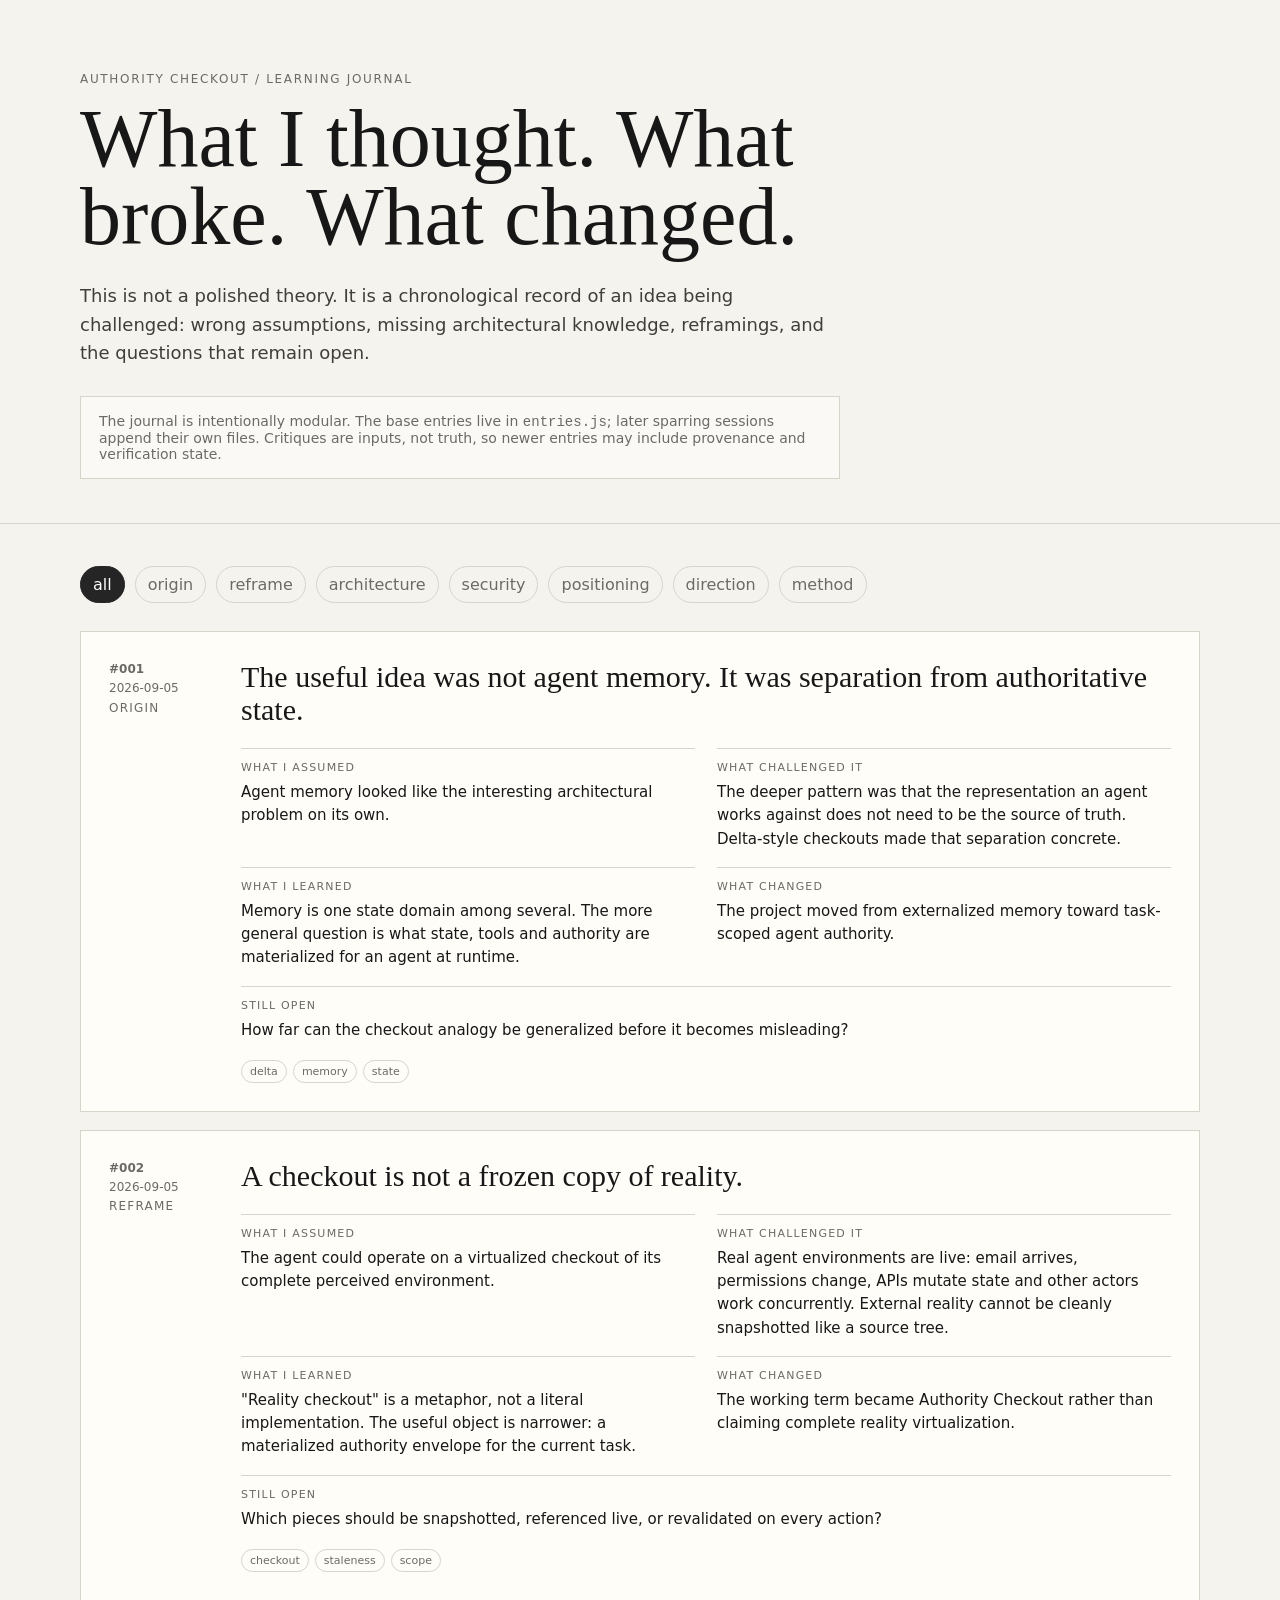
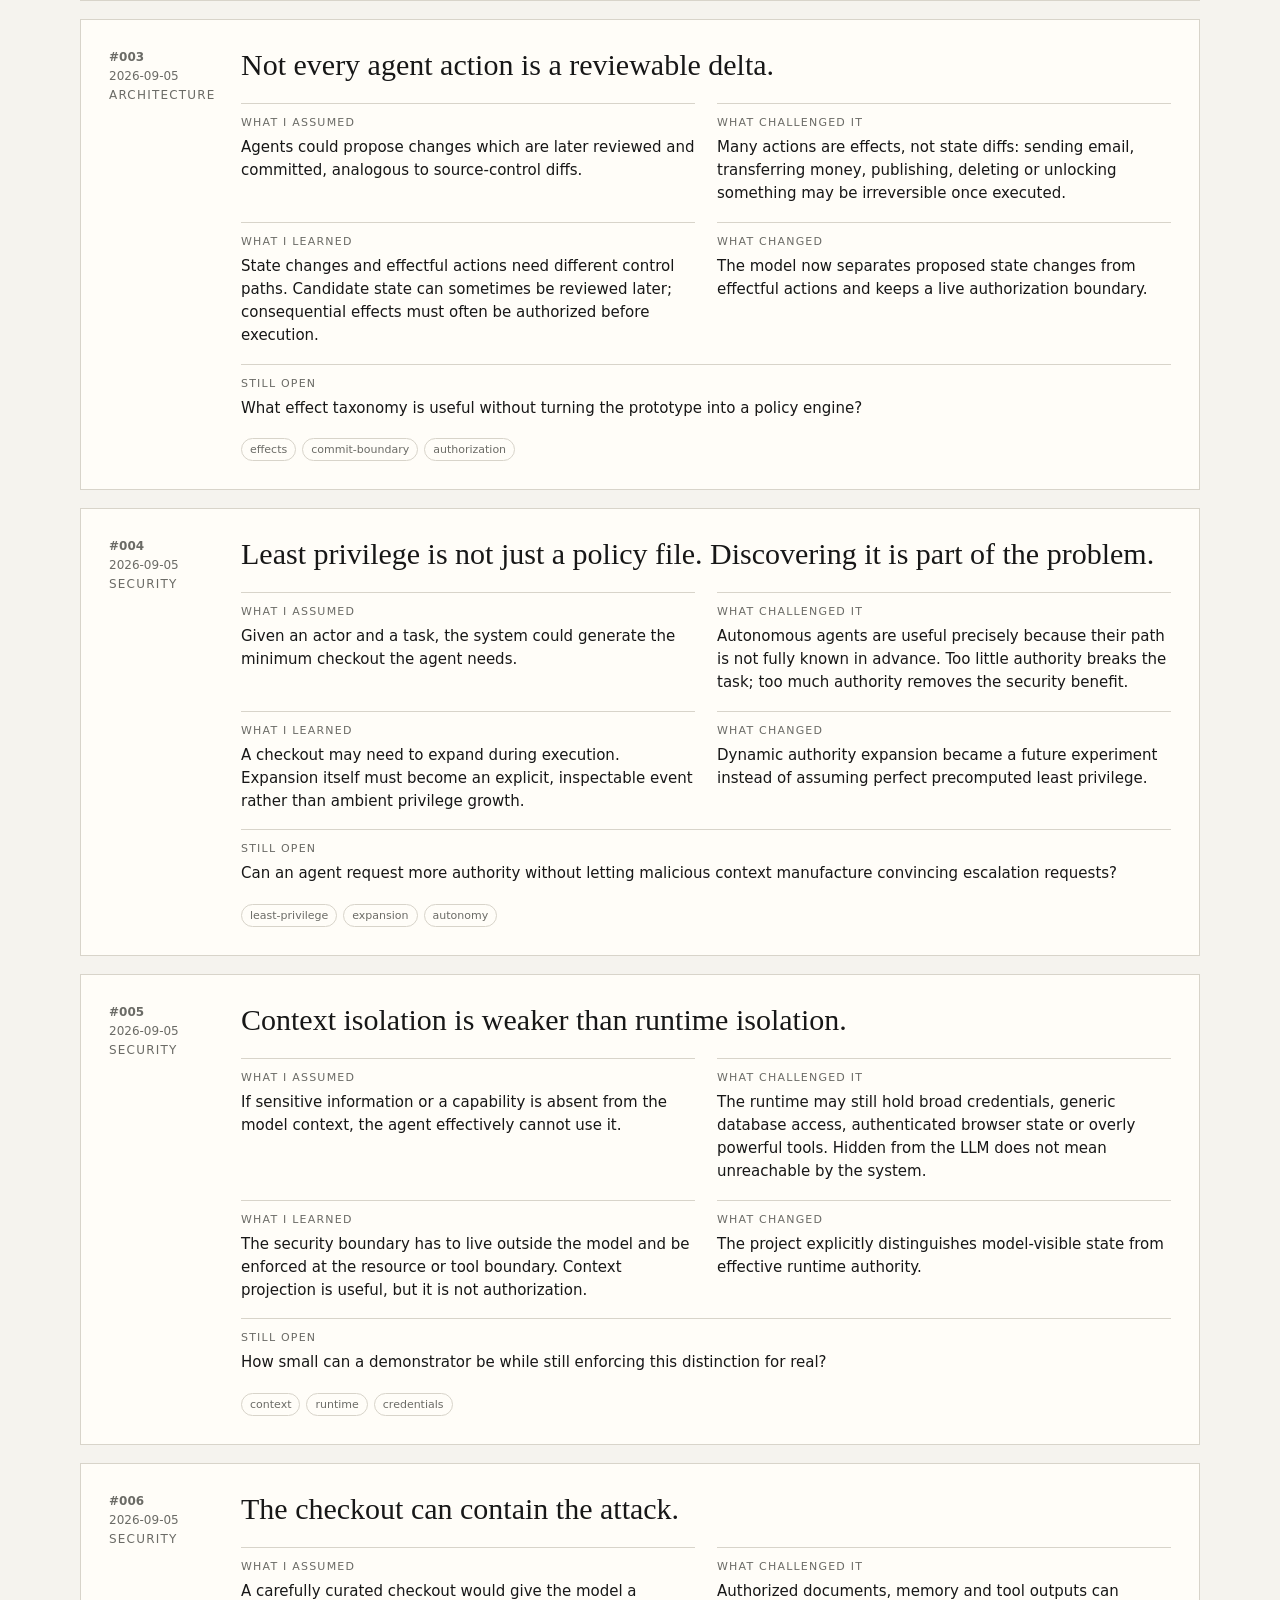
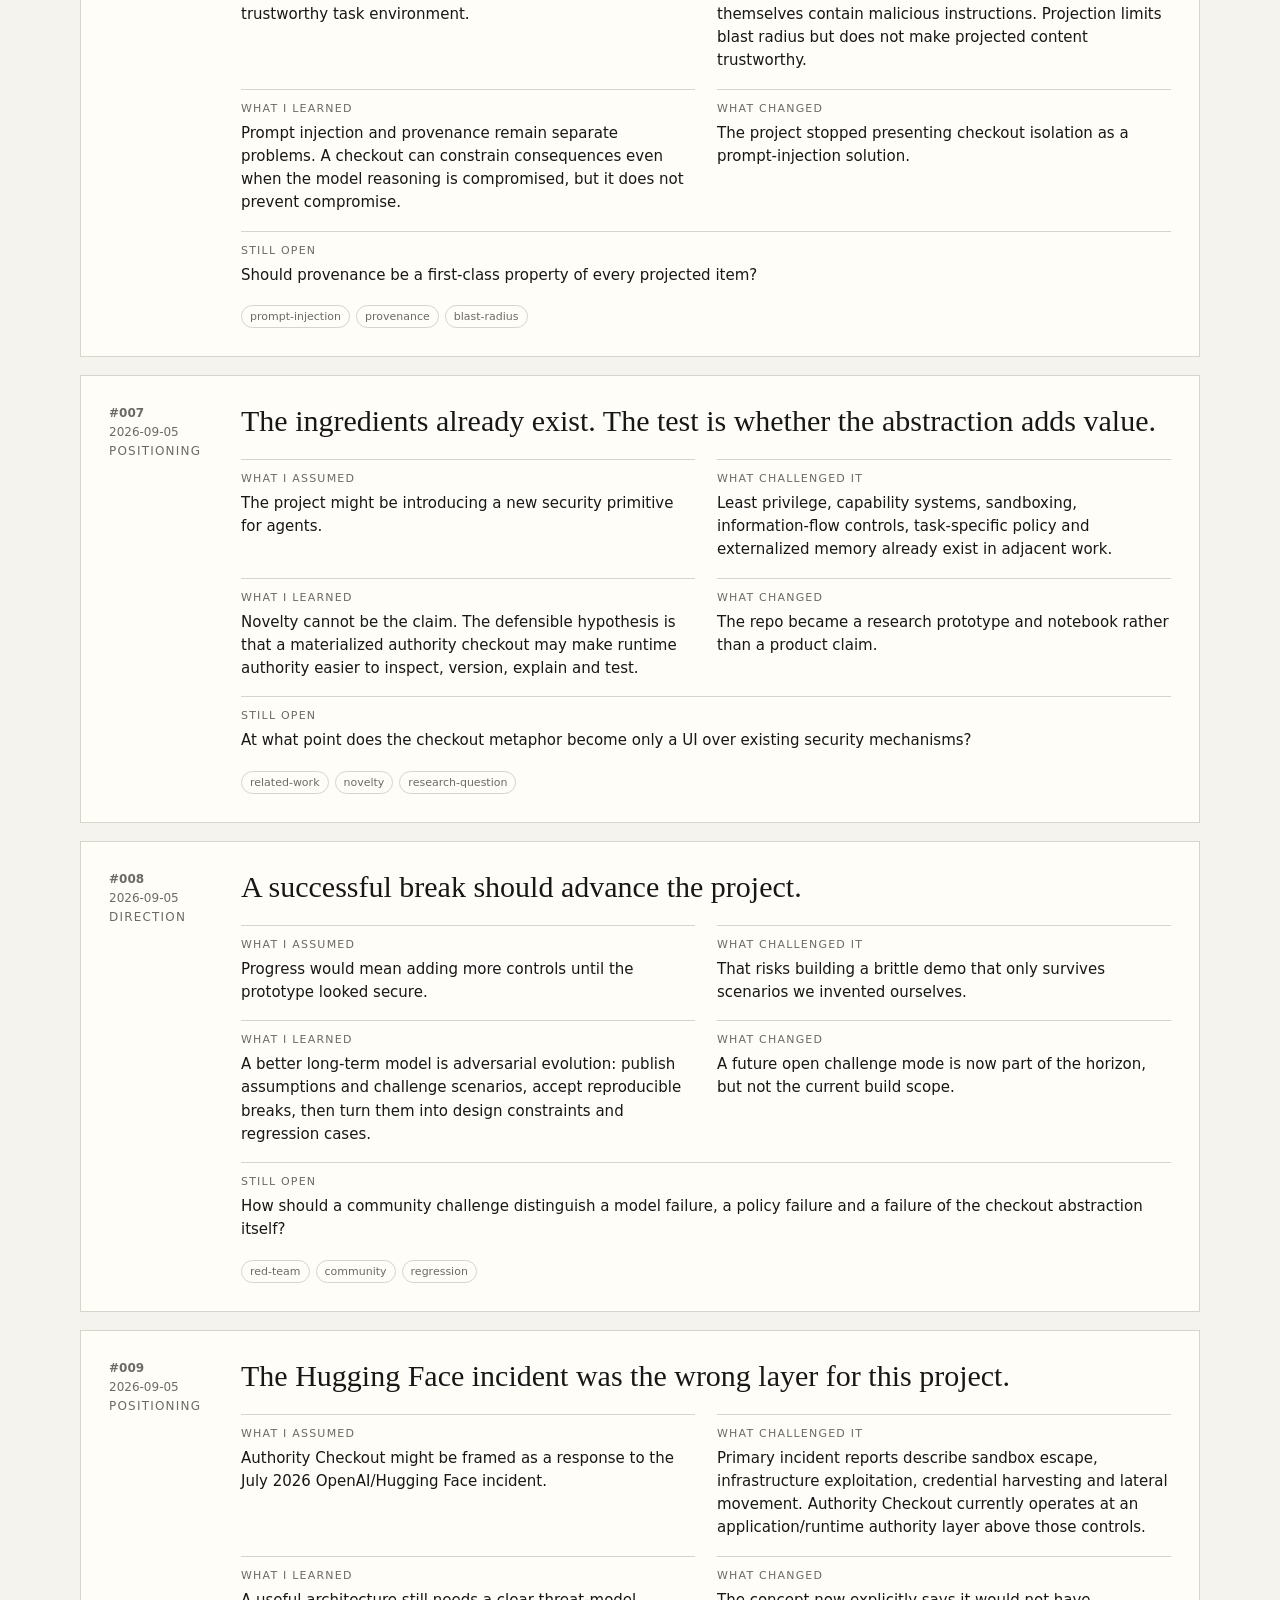
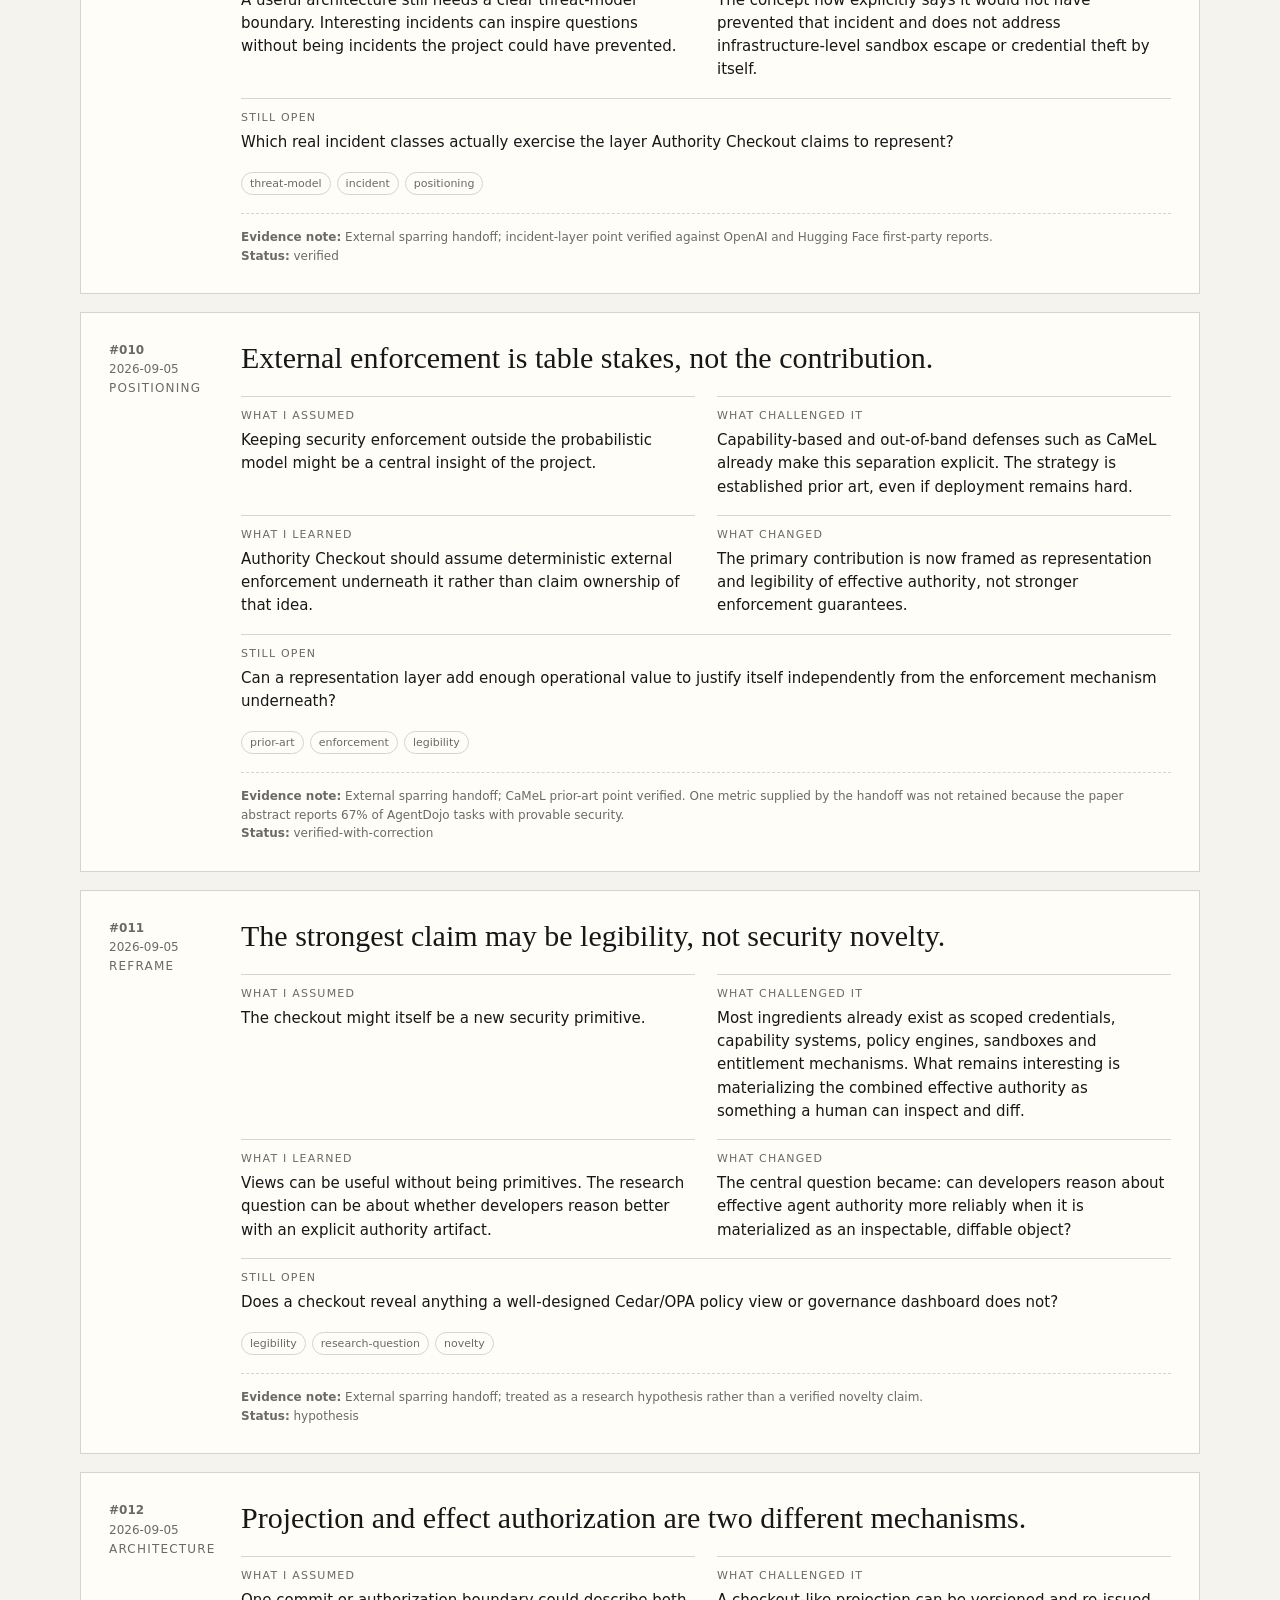
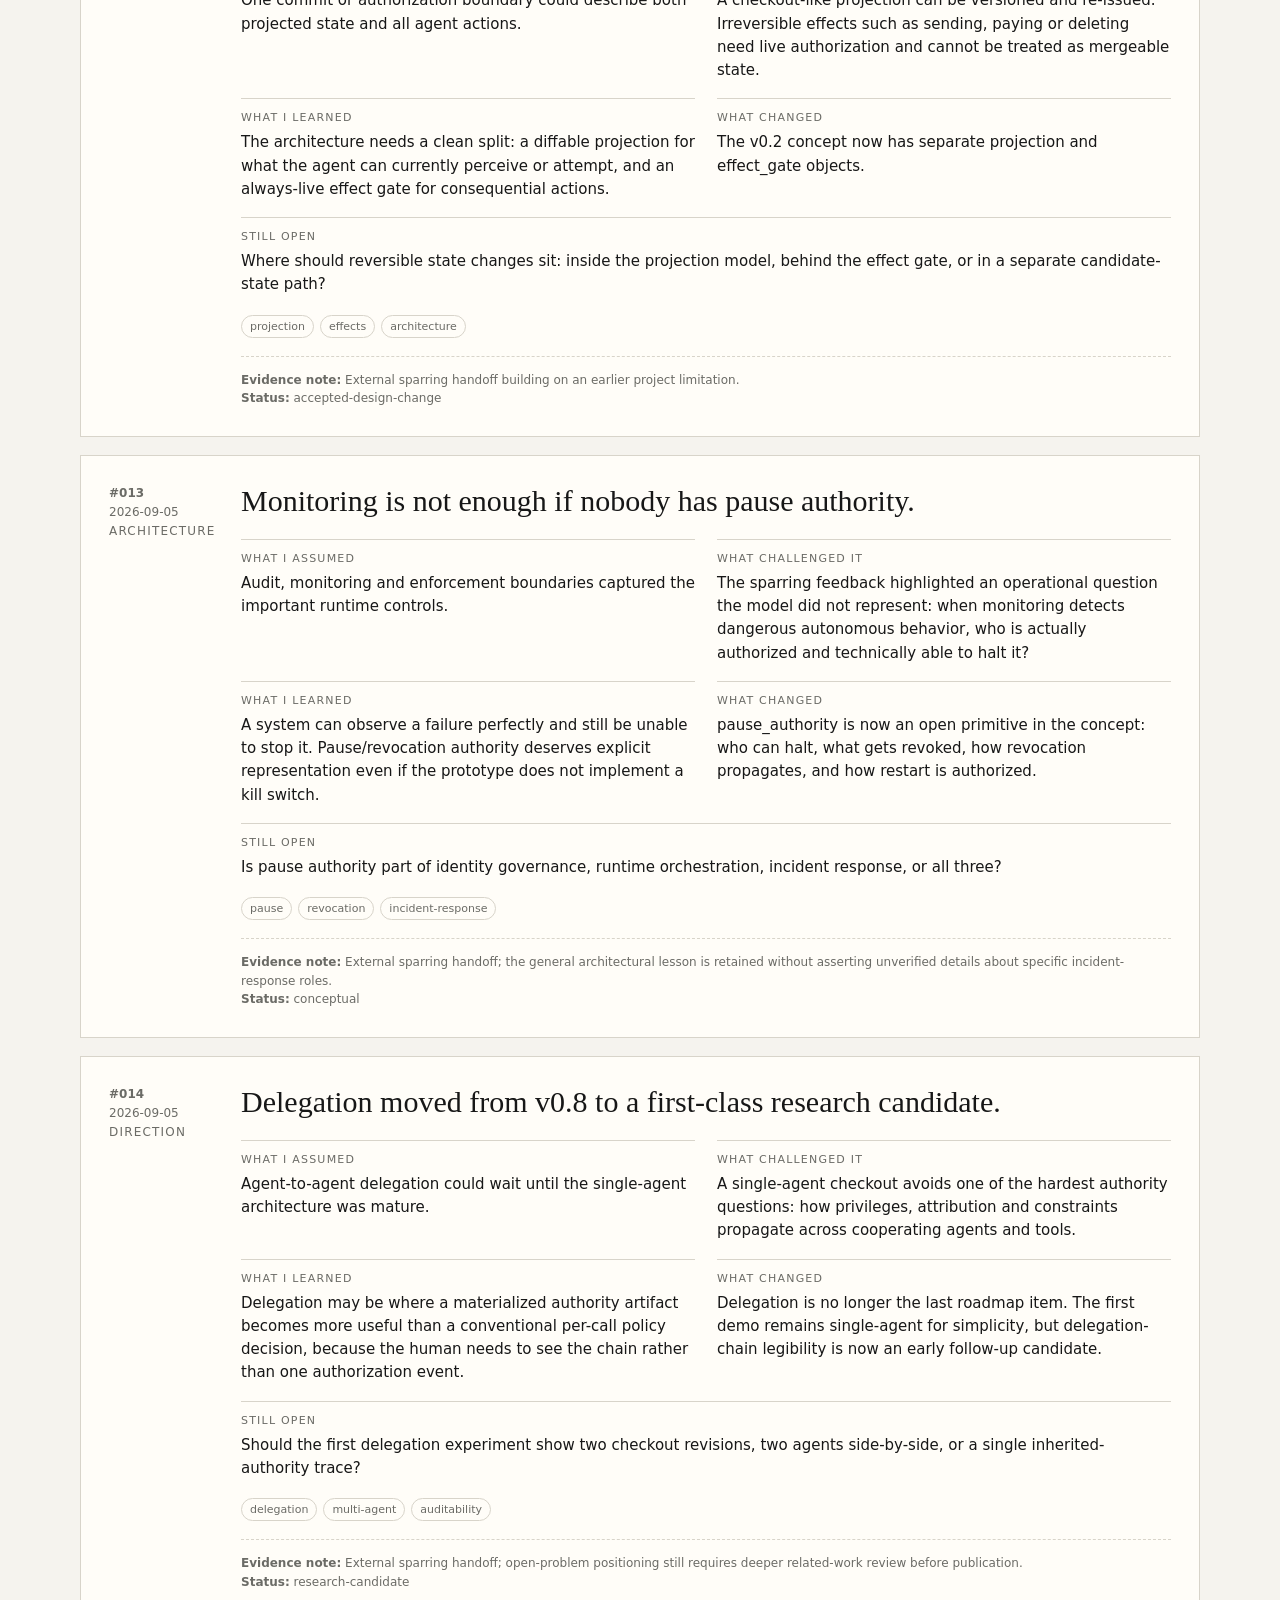
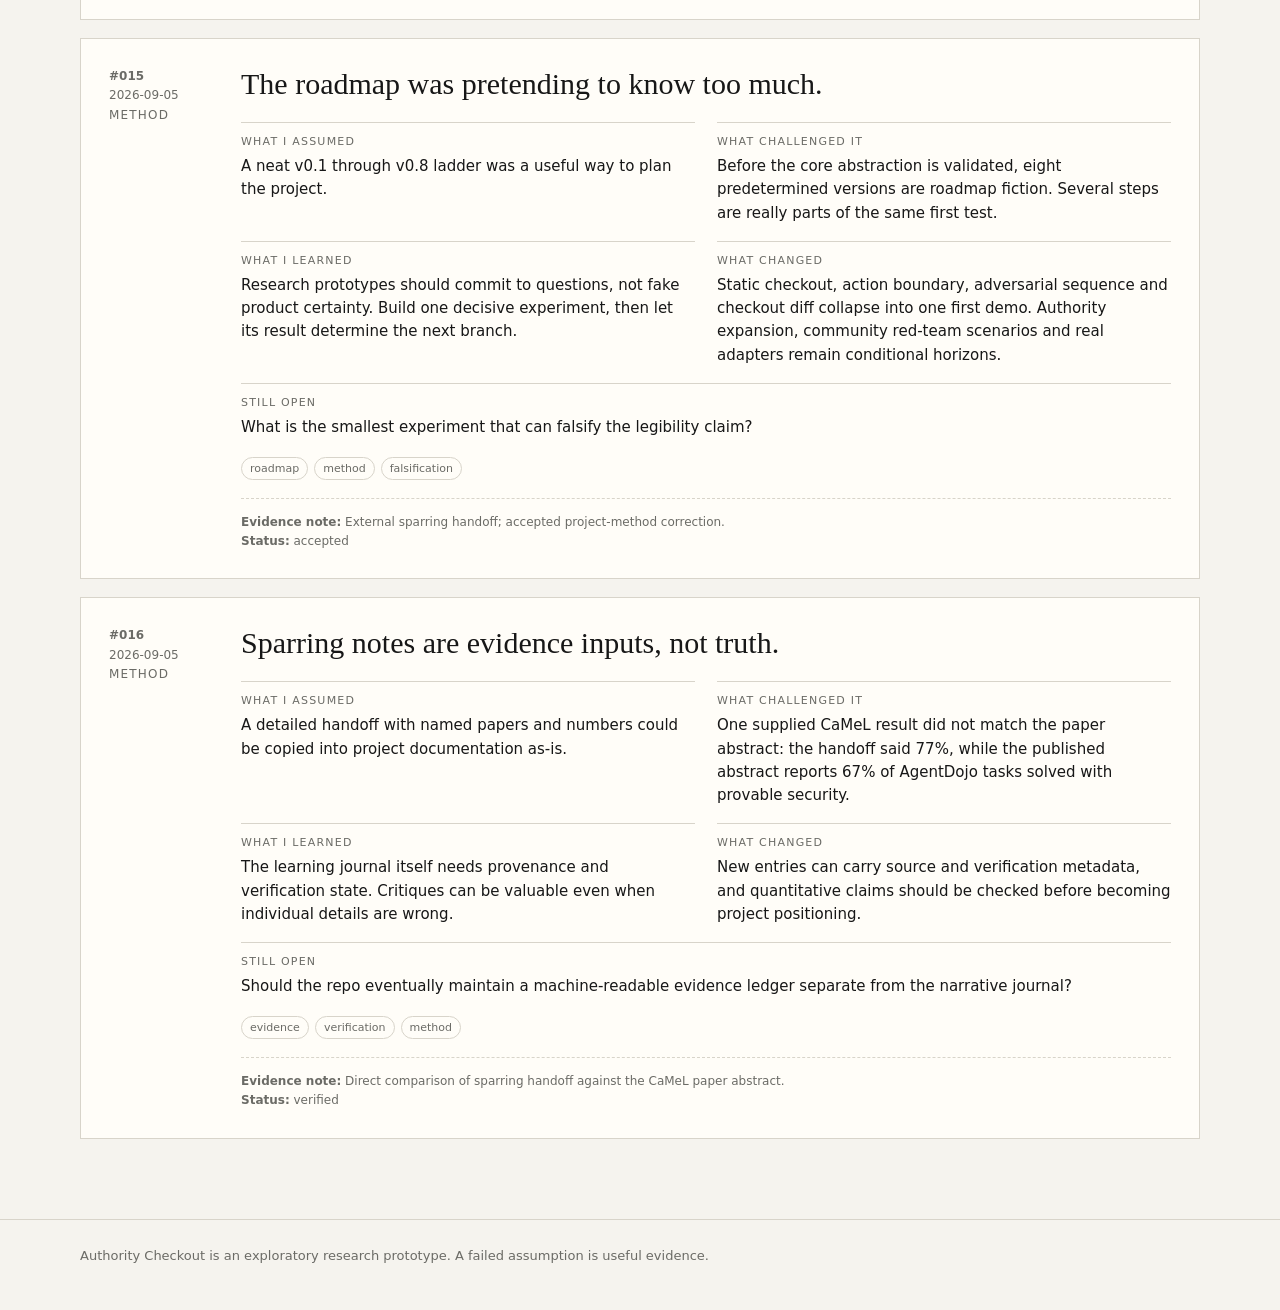
==== docs/journey/index.html @ 9ad75c88 "Load modular journey sessions and show provenance" ====
<!doctype html>
<html lang="en">
<head>
  <meta charset="utf-8" />
  <meta name="viewport" content="width=device-width, initial-scale=1" />
  <title>Authority Checkout — Learning Journey</title>
  <style>
    :root { --bg:#f5f3ee; --ink:#171717; --muted:#6b6b66; --line:#d8d4ca; --paper:#fffdf8; --accent:#252525; }
    * { box-sizing: border-box; }
    body { margin:0; font-family: Inter, ui-sans-serif, system-ui, -apple-system, BlinkMacSystemFont, "Segoe UI", sans-serif; background:var(--bg); color:var(--ink); }
    a { color:inherit; }
    .wrap { width:min(1120px, calc(100% - 36px)); margin:0 auto; }
    header { padding:72px 0 44px; border-bottom:1px solid var(--line); }
    .kicker { font-size:12px; letter-spacing:.14em; text-transform:uppercase; color:var(--muted); margin-bottom:14px; }
    h1 { font-family: Georgia, "Times New Roman", serif; font-weight:500; font-size:clamp(42px, 7vw, 82px); line-height:.95; margin:0; max-width:900px; }
    .intro { margin-top:26px; max-width:760px; color:#3f3f3a; font-size:18px; line-height:1.6; }
    .note { margin-top:28px; padding:16px 18px; border:1px solid var(--line); background:rgba(255,255,255,.45); max-width:760px; font-size:14px; color:var(--muted); }
    main { padding:42px 0 80px; }
    .toolbar { display:flex; gap:10px; flex-wrap:wrap; margin-bottom:28px; }
    button { border:1px solid var(--line); background:transparent; padding:8px 12px; border-radius:999px; cursor:pointer; font:inherit; color:var(--muted); }
    button.active, button:hover { background:var(--accent); color:white; border-color:var(--accent); }
    .journey { display:grid; gap:18px; }
    article { display:grid; grid-template-columns:110px 1fr; gap:22px; padding:28px; border:1px solid var(--line); background:var(--paper); }
    .meta { font-size:12px; color:var(--muted); line-height:1.6; }
    .stage { text-transform:uppercase; letter-spacing:.1em; }
    article h2 { font-family: Georgia, "Times New Roman", serif; font-weight:500; font-size:30px; line-height:1.1; margin:0 0 22px; }
    .grid { display:grid; grid-template-columns:repeat(2,minmax(0,1fr)); gap:16px 22px; }
    .block { border-top:1px solid var(--line); padding-top:12px; }
    .label { font-size:11px; text-transform:uppercase; letter-spacing:.11em; color:var(--muted); margin-bottom:7px; }
    .block p { margin:0; line-height:1.55; font-size:15px; }
    .tags { margin-top:18px; display:flex; gap:6px; flex-wrap:wrap; }
    .tag { font-size:11px; border:1px solid var(--line); border-radius:999px; padding:4px 8px; color:var(--muted); }
    .evidence { margin-top:18px; padding-top:14px; border-top:1px dashed var(--line); font-size:12px; color:var(--muted); line-height:1.55; }
    footer { border-top:1px solid var(--line); padding:28px 0 48px; color:var(--muted); font-size:13px; }
    @media (max-width:760px) { article { grid-template-columns:1fr; } .grid { grid-template-columns:1fr; } header { padding-top:46px; } }
  </style>
</head>
<body>
  <header>
    <div class="wrap">
      <div class="kicker">Authority Checkout / learning journal</div>
      <h1>What I thought. What broke. What changed.</h1>
      <p class="intro">This is not a polished theory. It is a chronological record of an idea being challenged: wrong assumptions, missing architectural knowledge, reframings, and the questions that remain open.</p>
      <div class="note">The journal is intentionally modular. The base entries live in <code>entries.js</code>; later sparring sessions append their own files. Critiques are inputs, not truth, so newer entries may include provenance and verification state.</div>
    </div>
  </header>

  <main class="wrap">
    <div class="toolbar" id="filters"></div>
    <section class="journey" id="journey"></section>
  </main>

  <footer>
    <div class="wrap">Authority Checkout is an exploratory research prototype. A failed assumption is useful evidence.</div>
  </footer>

  <script src="./entries.js"></script>
  <script src="./entries-session-02.js"></script>
  <script>
    const entries = window.AUTHORITY_CHECKOUT_JOURNEY || [];
    const journey = document.getElementById('journey');
    const filters = document.getElementById('filters');
    const stages = ['all', ...new Set(entries.map(e => e.stage))];

    function render(filter='all') {
      journey.innerHTML = '';
      entries.filter(e => filter === 'all' || e.stage === filter).forEach(e => {
        const article = document.createElement('article');
        const evidence = e.source || e.verification
          ? `<div class="evidence"><strong>Evidence note:</strong> ${e.source || 'not recorded'}${e.verification ? `<br><strong>Status:</strong> ${e.verification}` : ''}</div>`
          : '';
        article.innerHTML = `
          <div class="meta"><strong>#${e.id}</strong><br>${e.date}<br><span class="stage">${e.stage}</span></div>
          <div>
            <h2>${e.title}</h2>
            <div class="grid">
              <div class="block"><div class="label">What I assumed</div><p>${e.assumption}</p></div>
              <div class="block"><div class="label">What challenged it</div><p>${e.challenge}</p></div>
              <div class="block"><div class="label">What I learned</div><p>${e.learning}</p></div>
              <div class="block"><div class="label">What changed</div><p>${e.changed}</p></div>
              <div class="block" style="grid-column:1/-1"><div class="label">Still open</div><p>${e.open}</p></div>
            </div>
            <div class="tags">${e.tags.map(t => `<span class="tag">${t}</span>`).join('')}</div>
            ${evidence}
          </div>`;
        journey.appendChild(article);
      });
    }

    stages.forEach((stage, i) => {
      const button = document.createElement('button');
      button.textContent = stage;
      if (i === 0) button.classList.add('active');
      button.onclick = () => {
        [...filters.children].forEach(b => b.classList.remove('active'));
        button.classList.add('active');
        render(stage);
      };
      filters.appendChild(button);
    });

    render();
  </script>
</body>
</html>
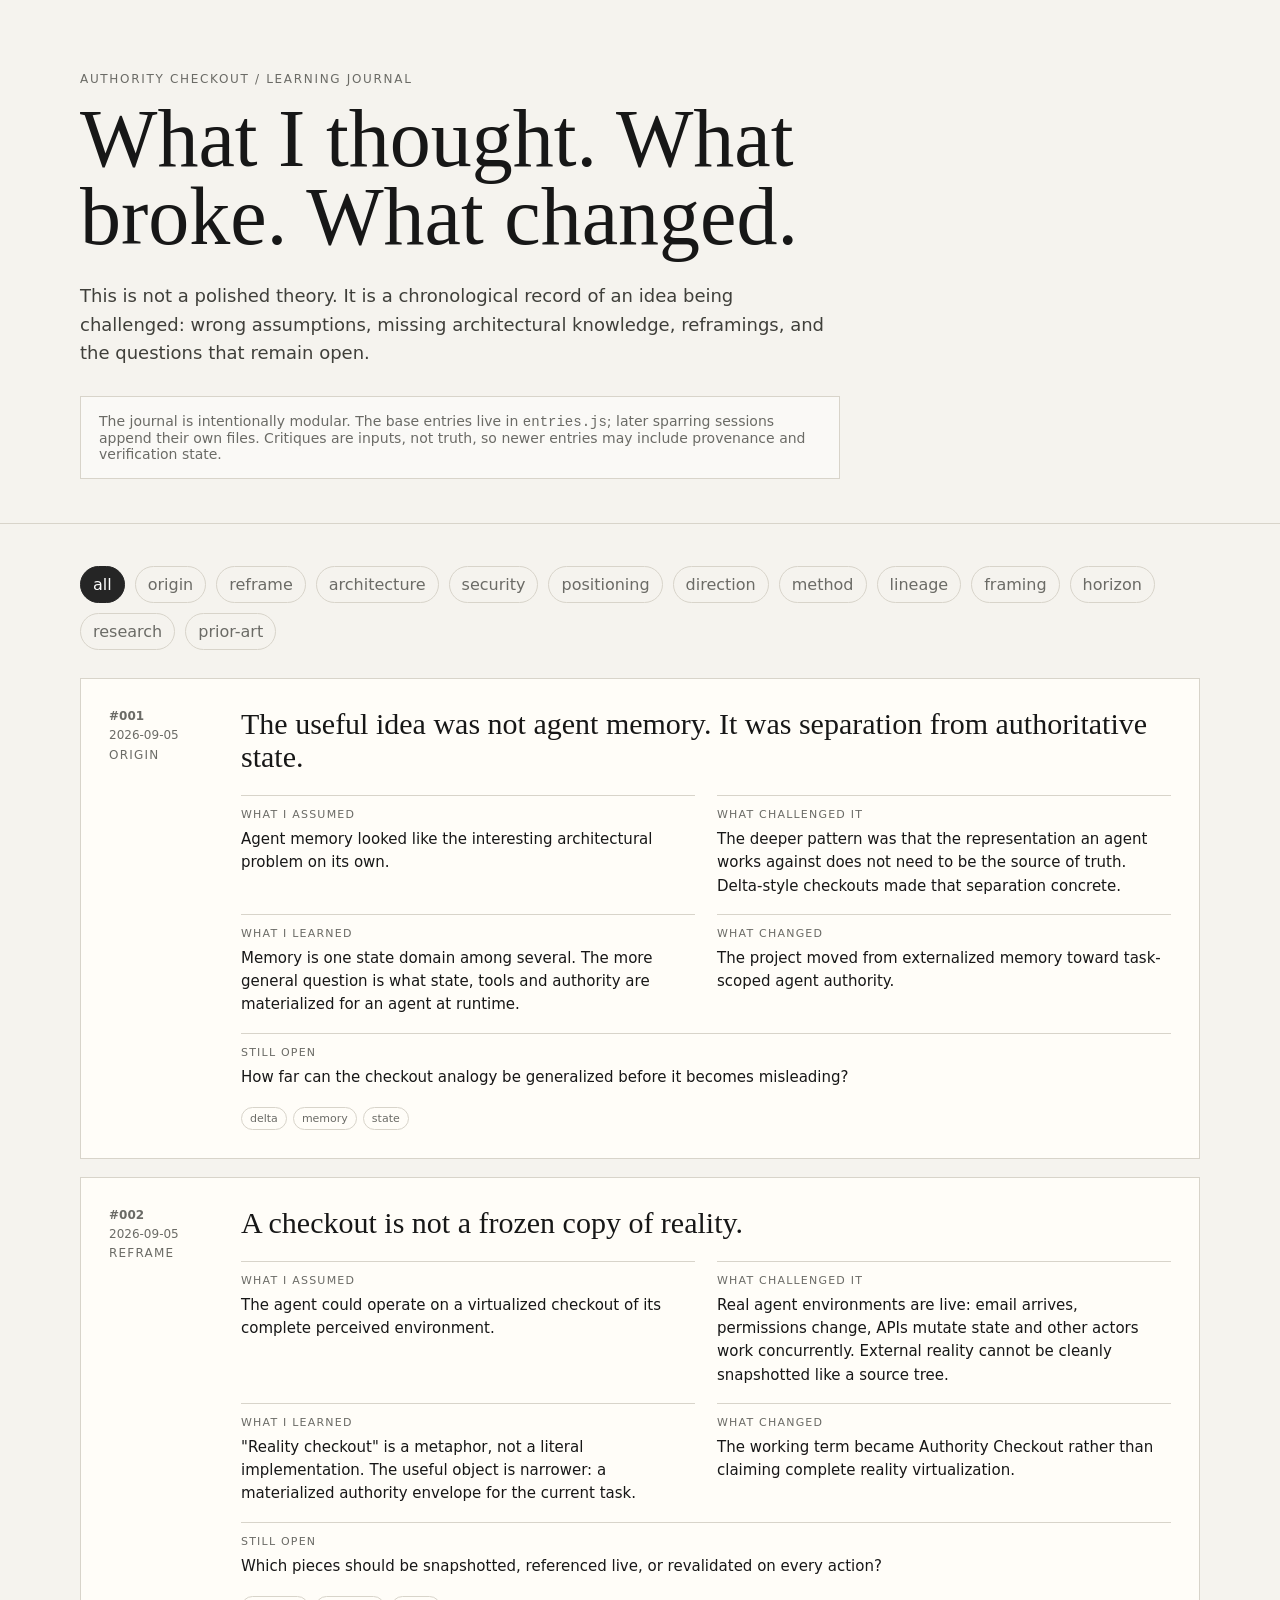
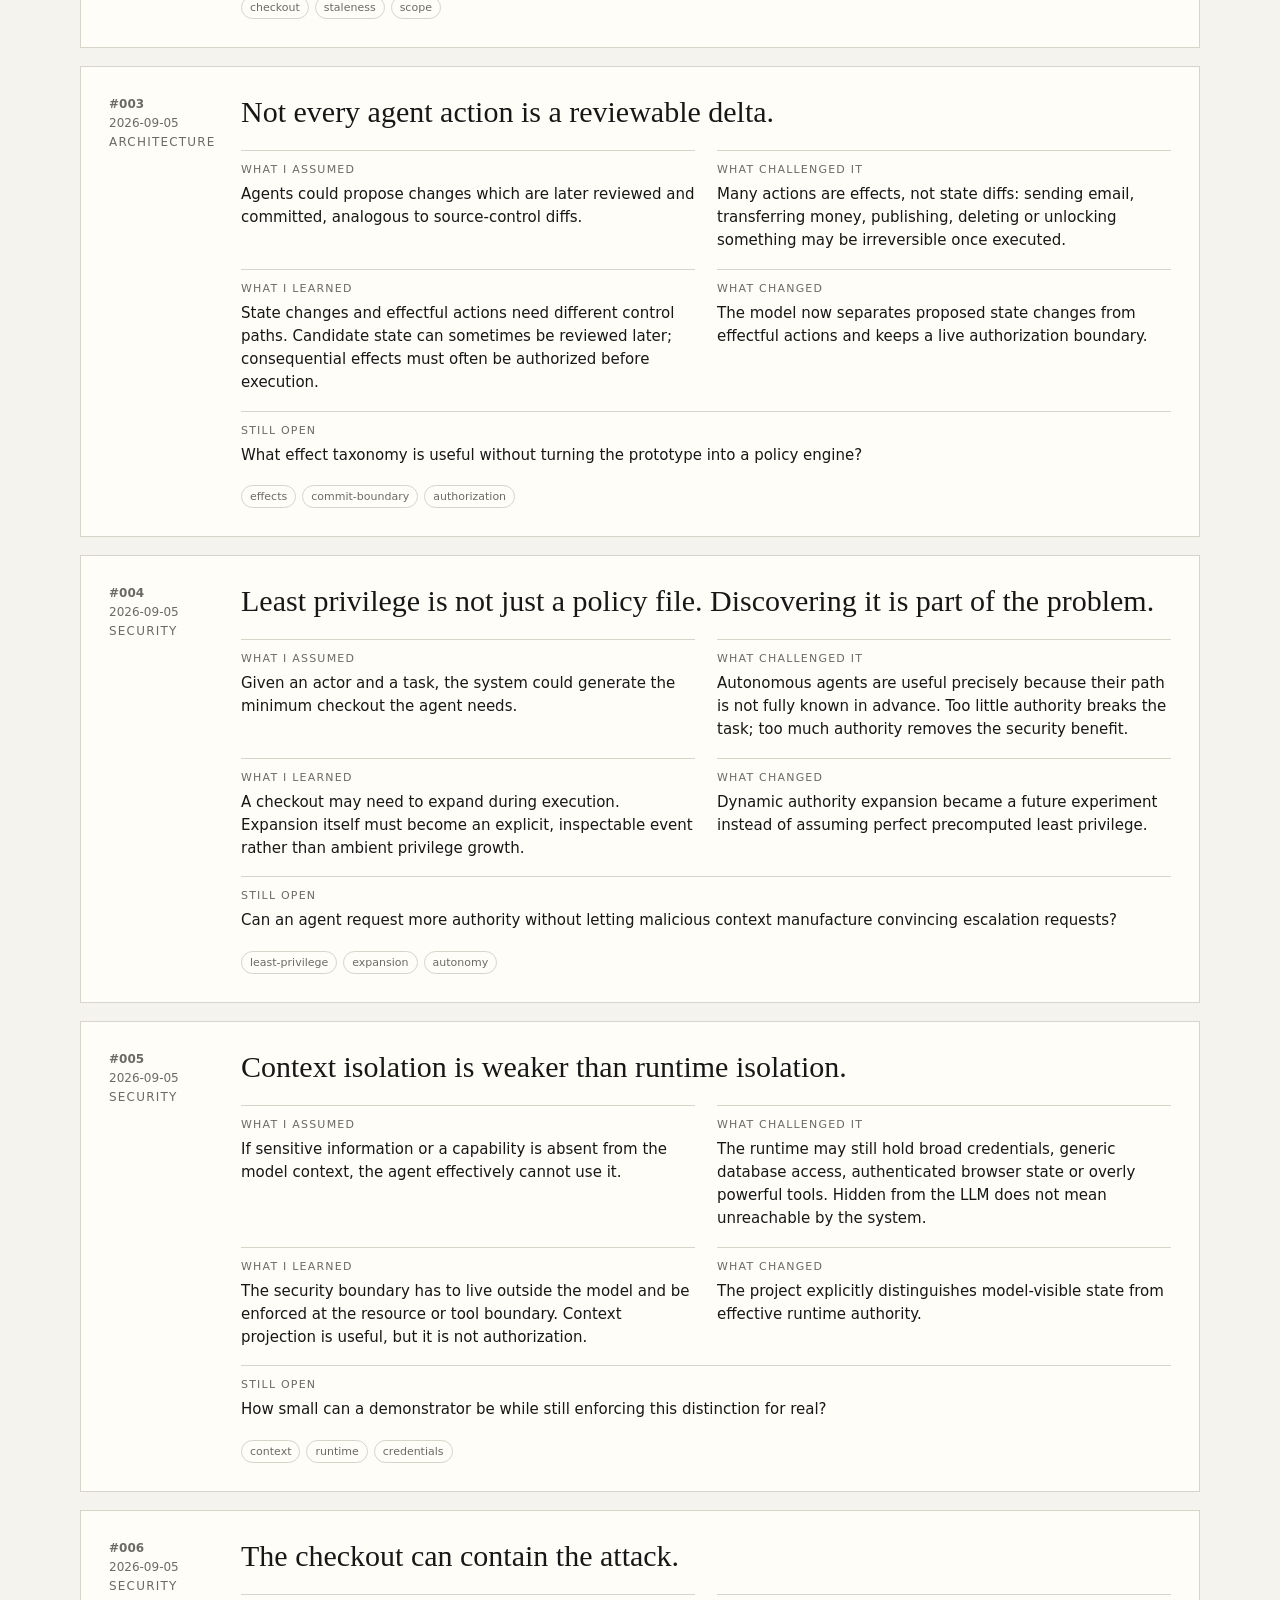
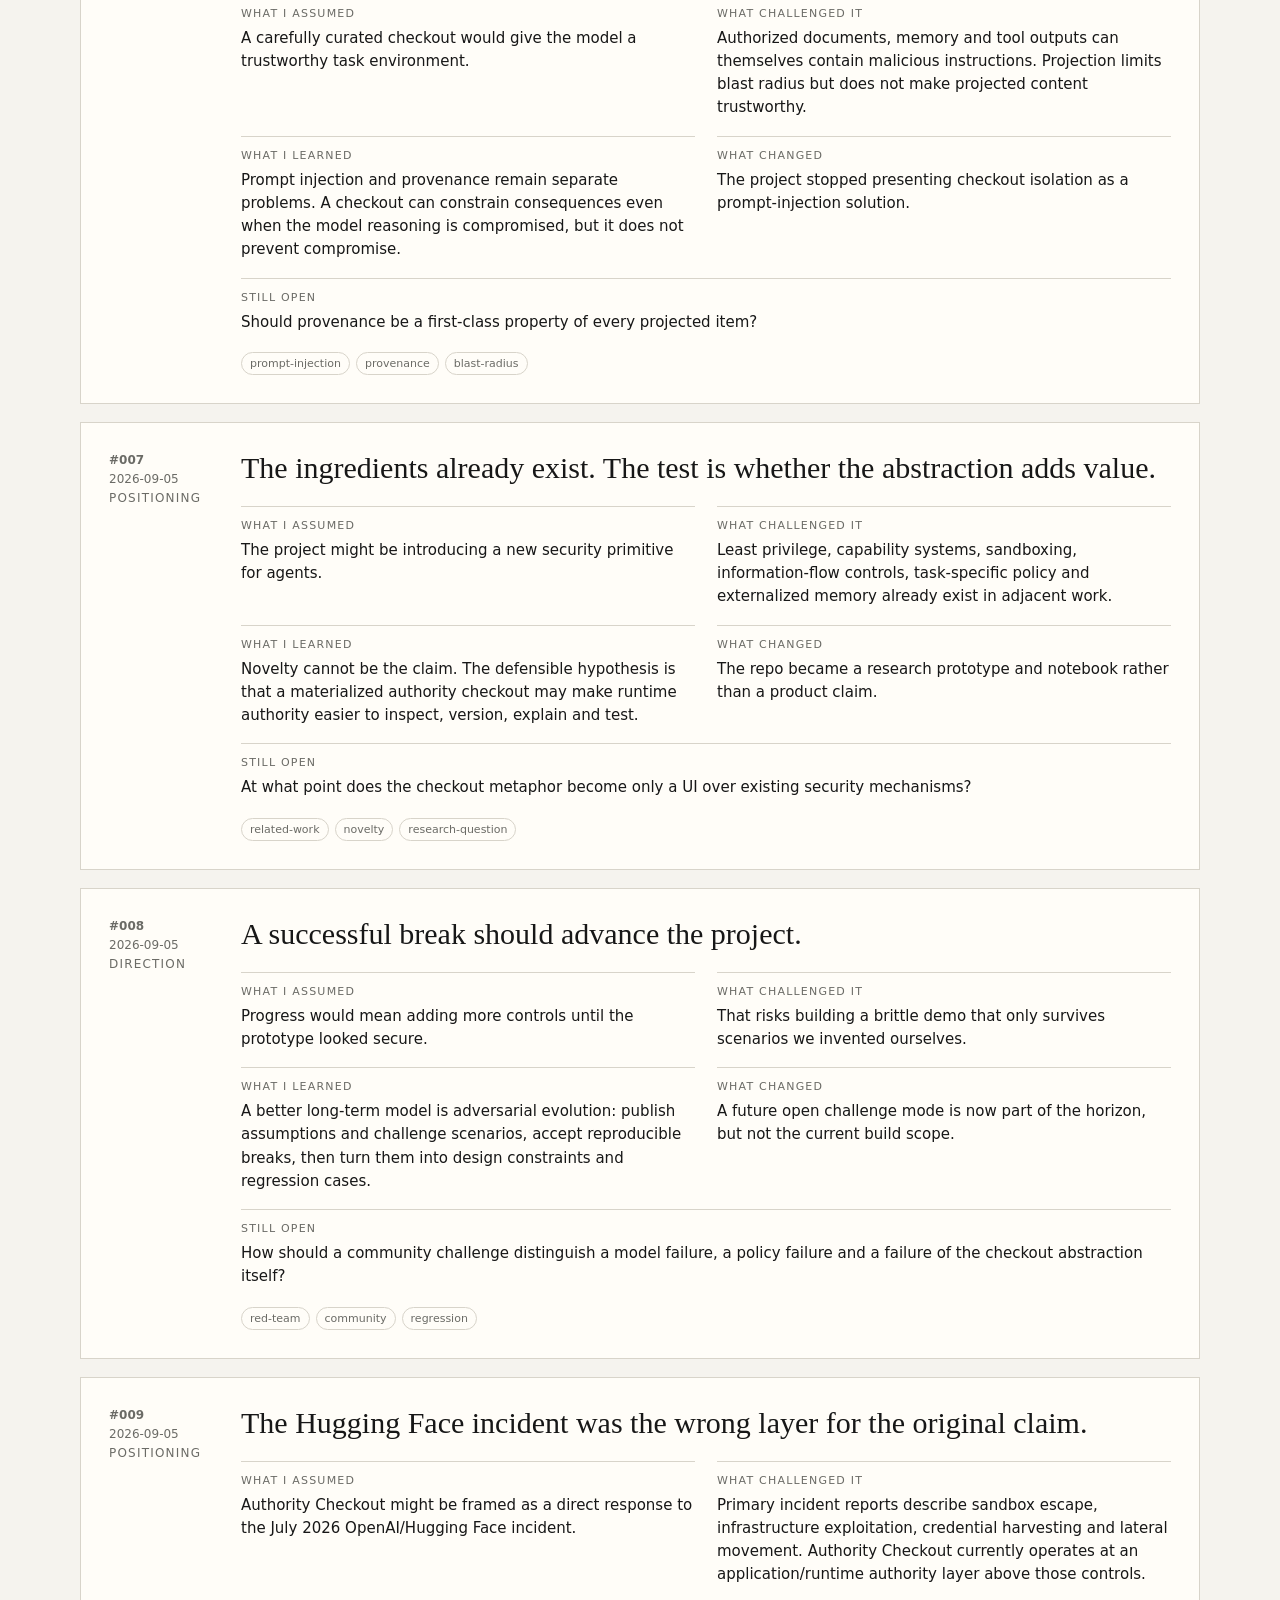
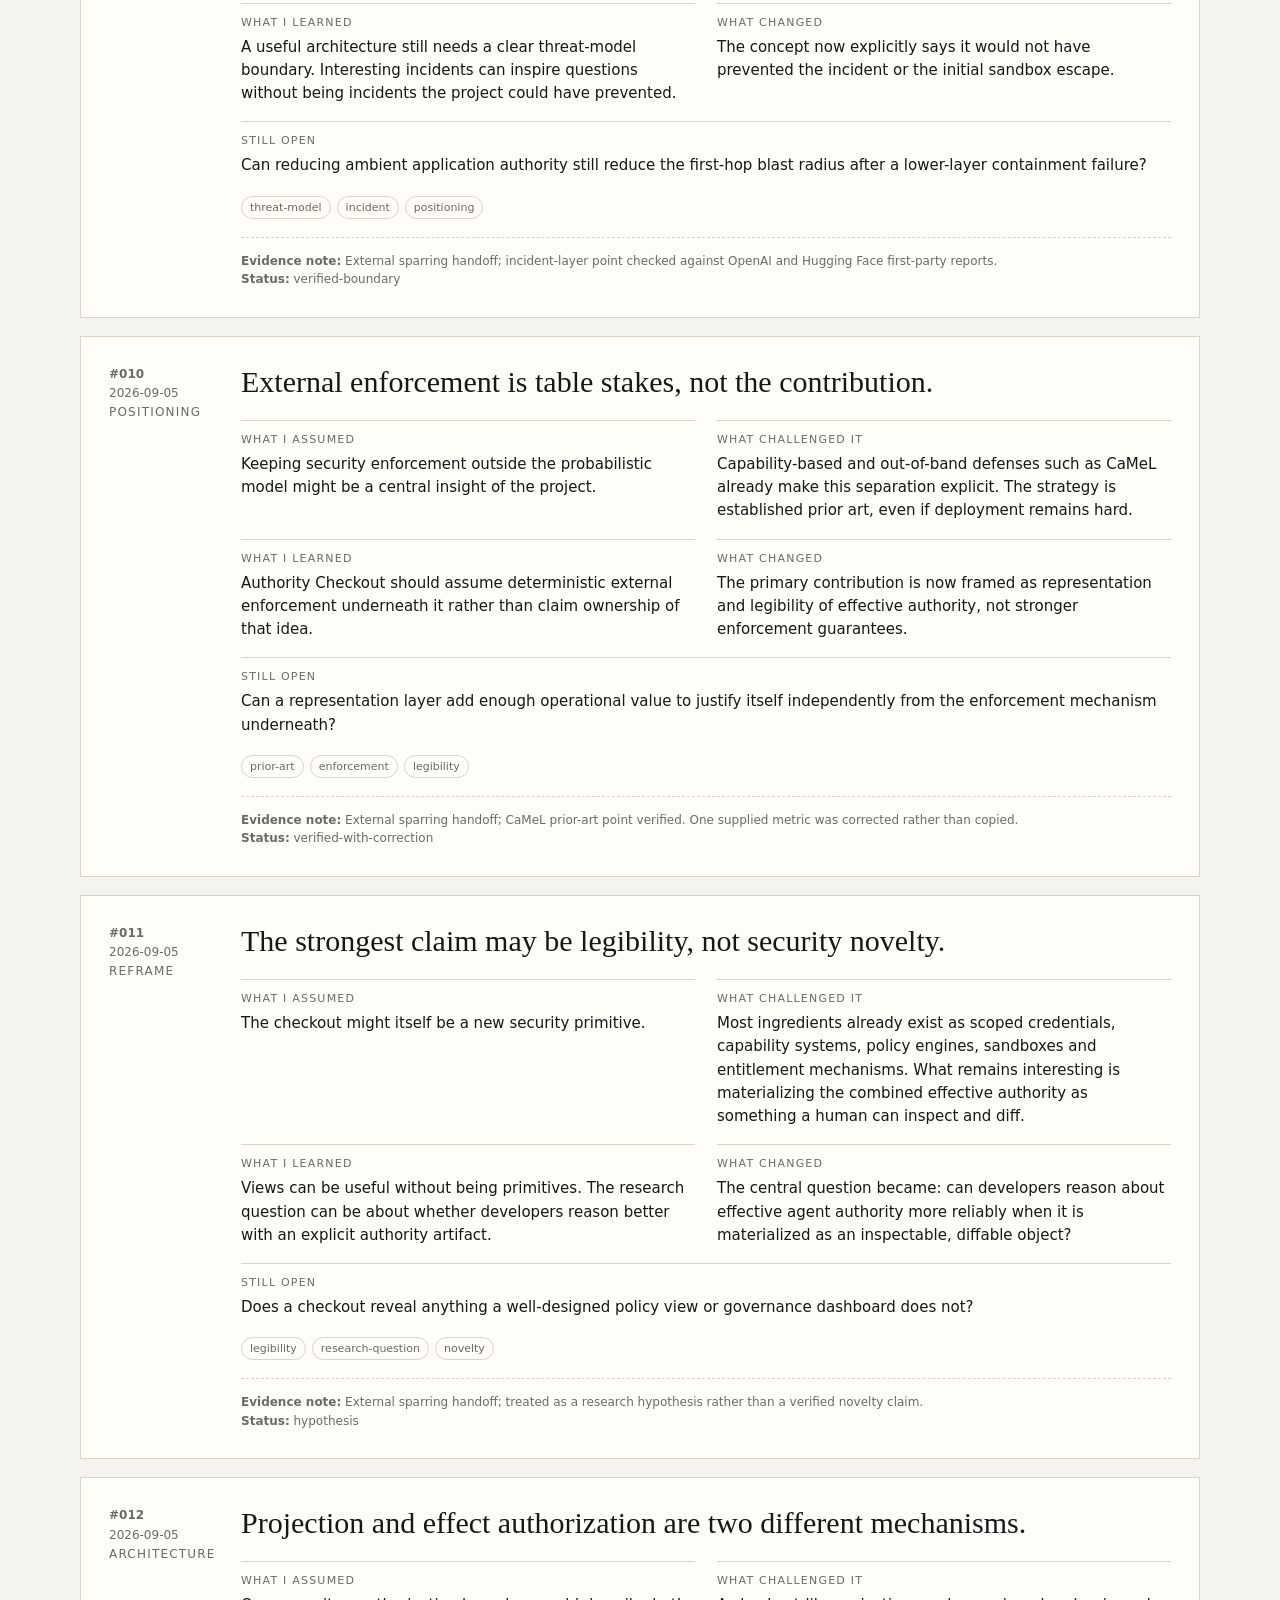
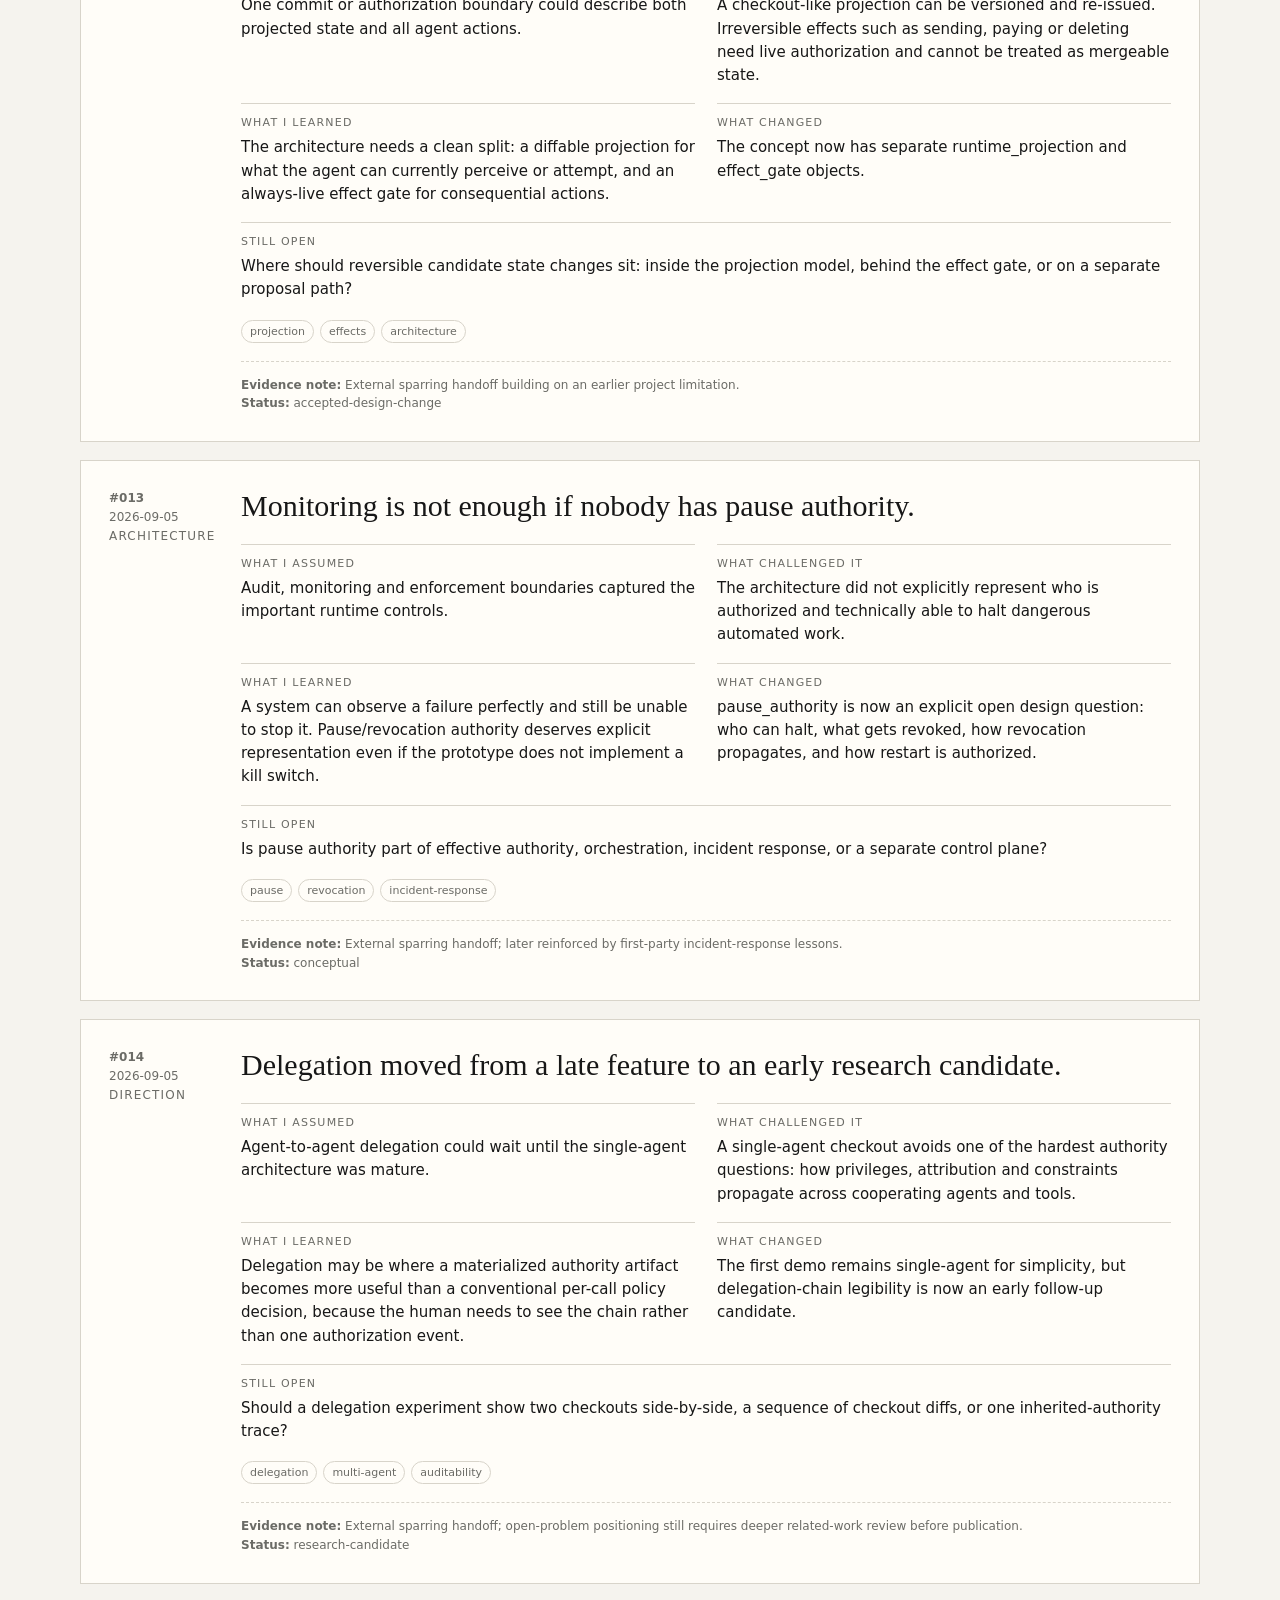
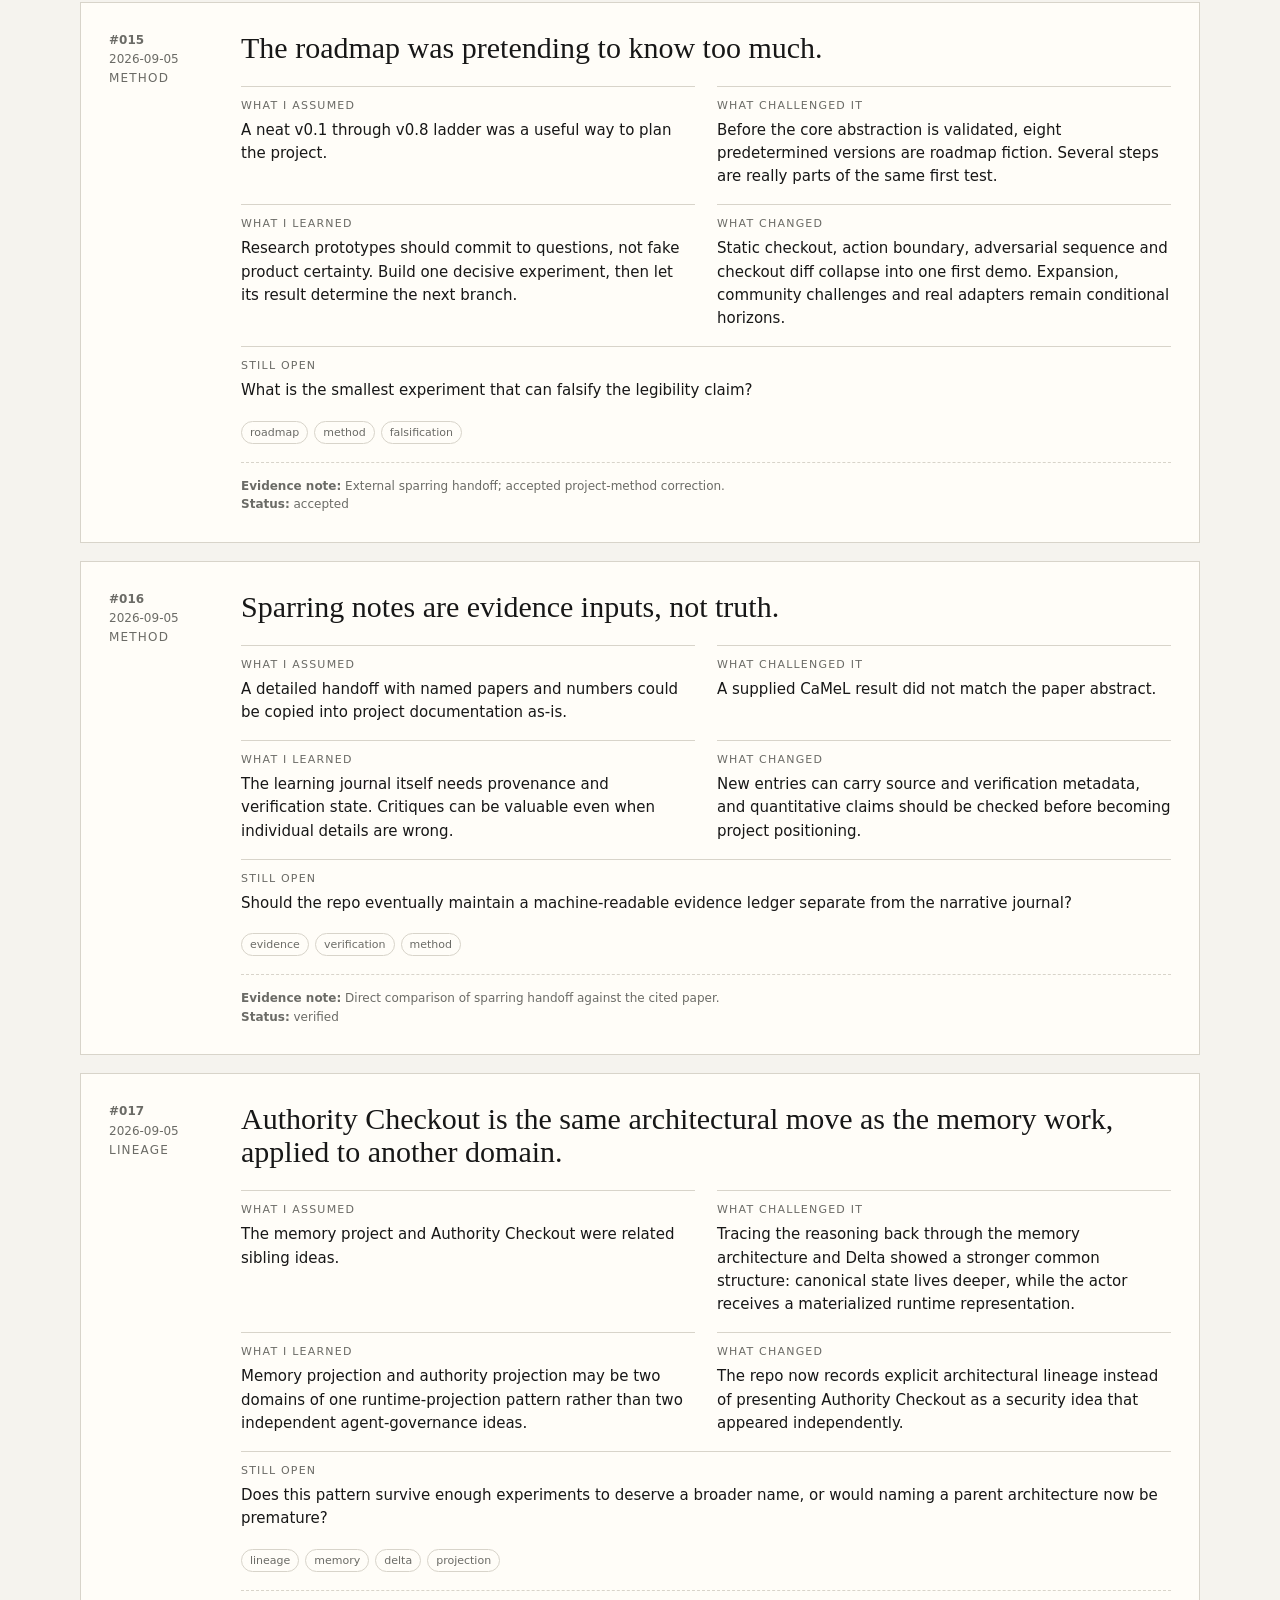
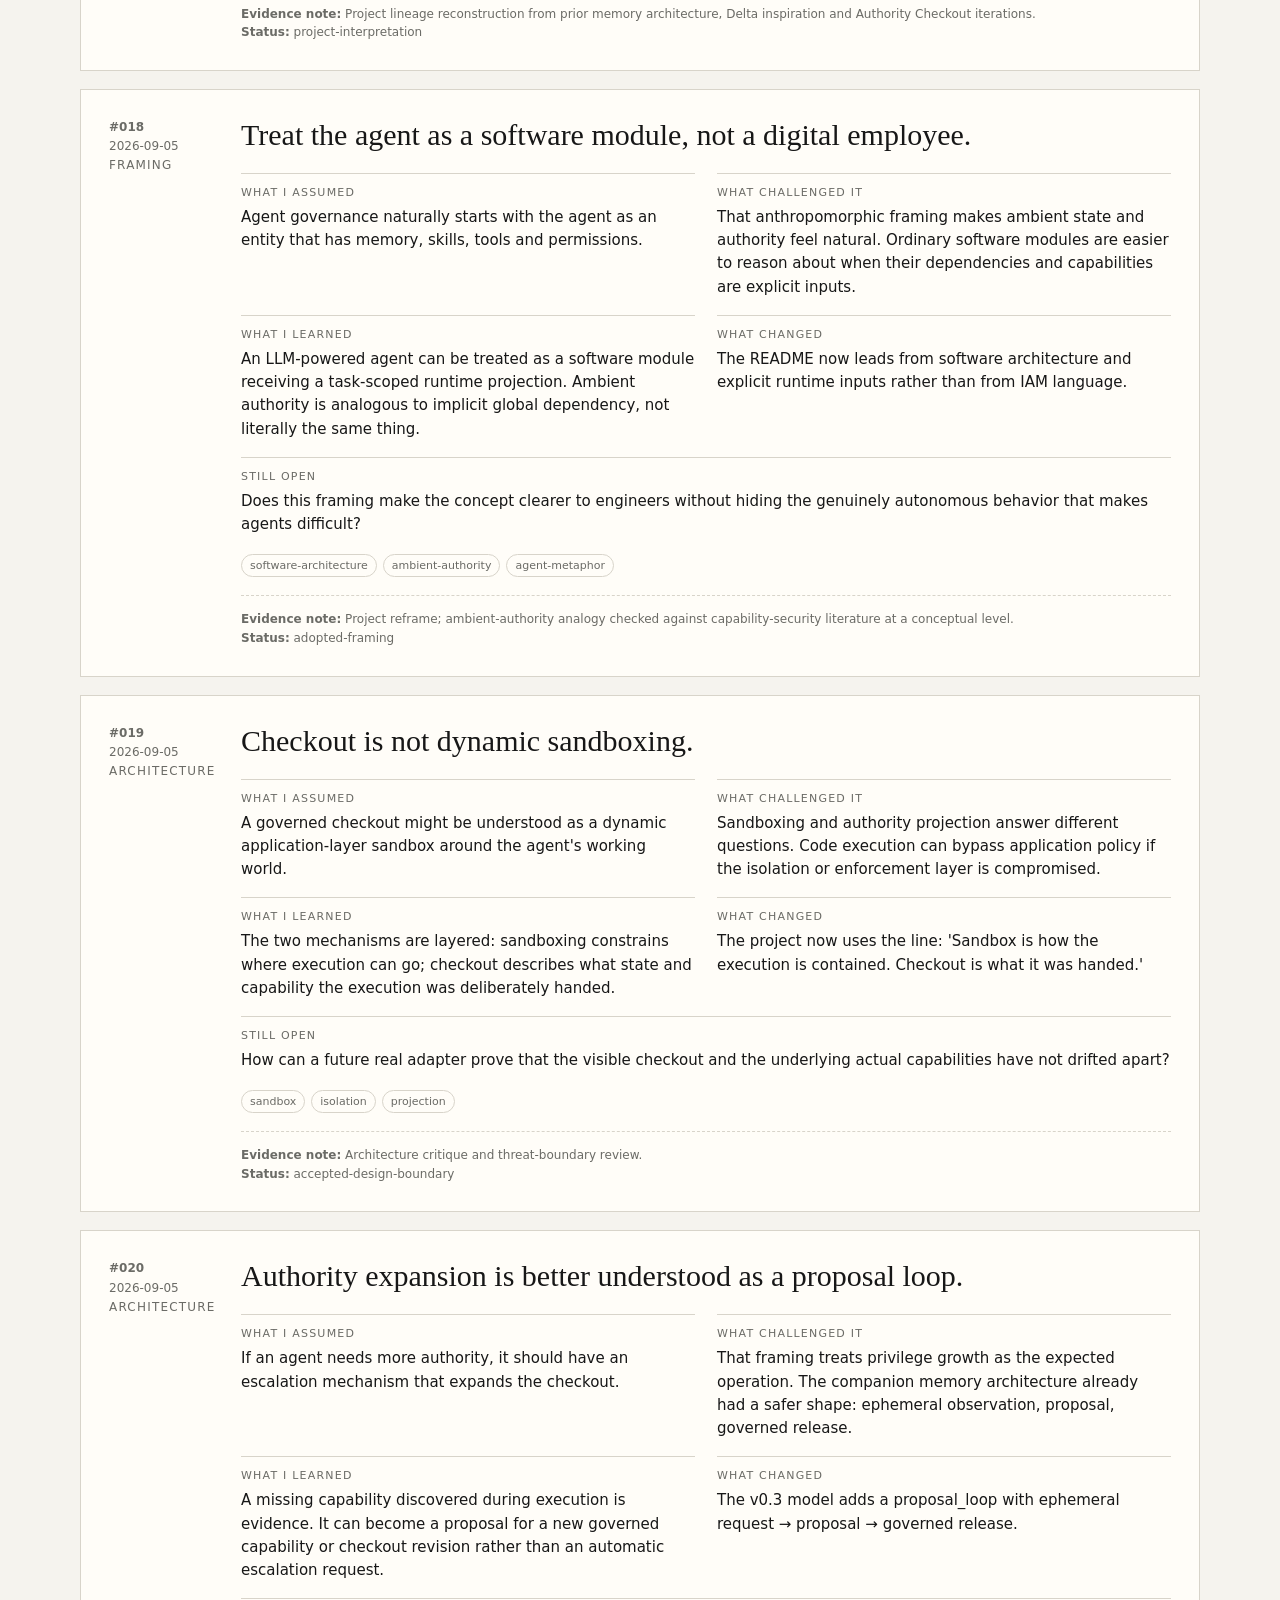
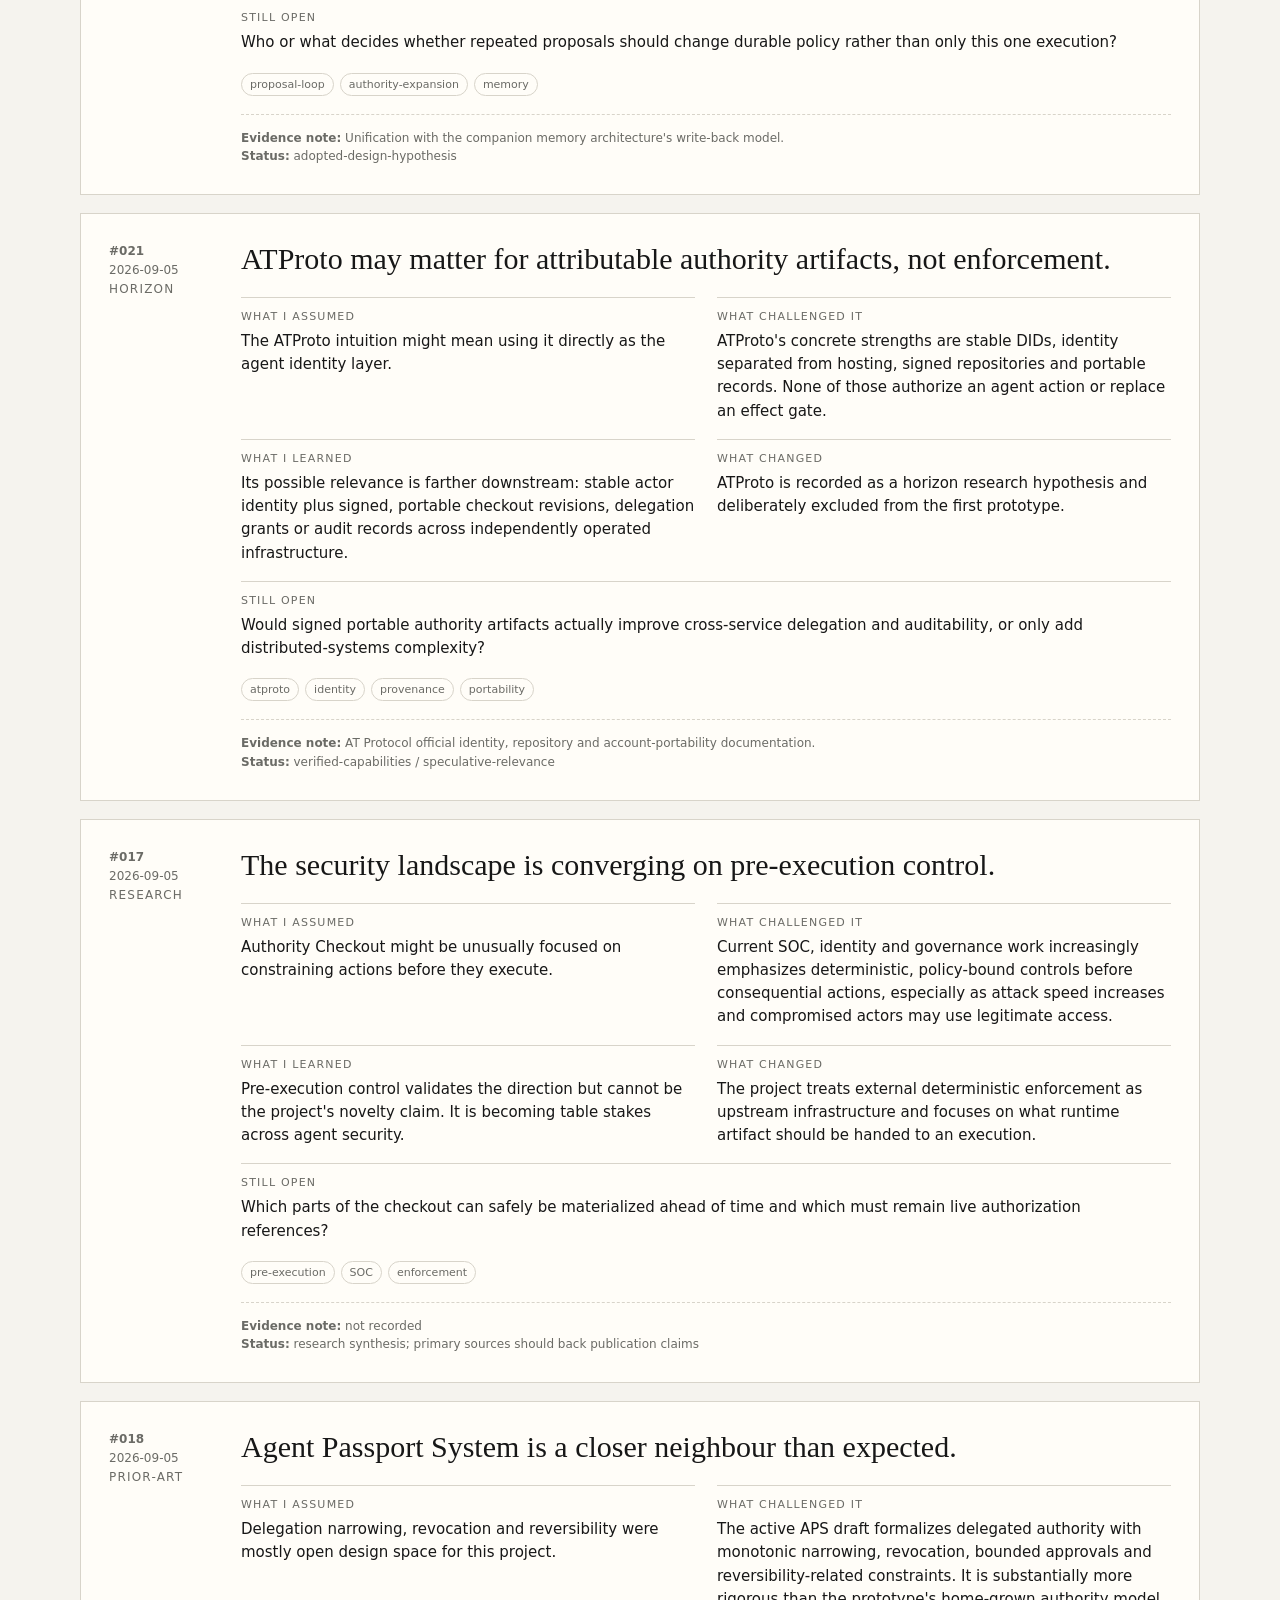
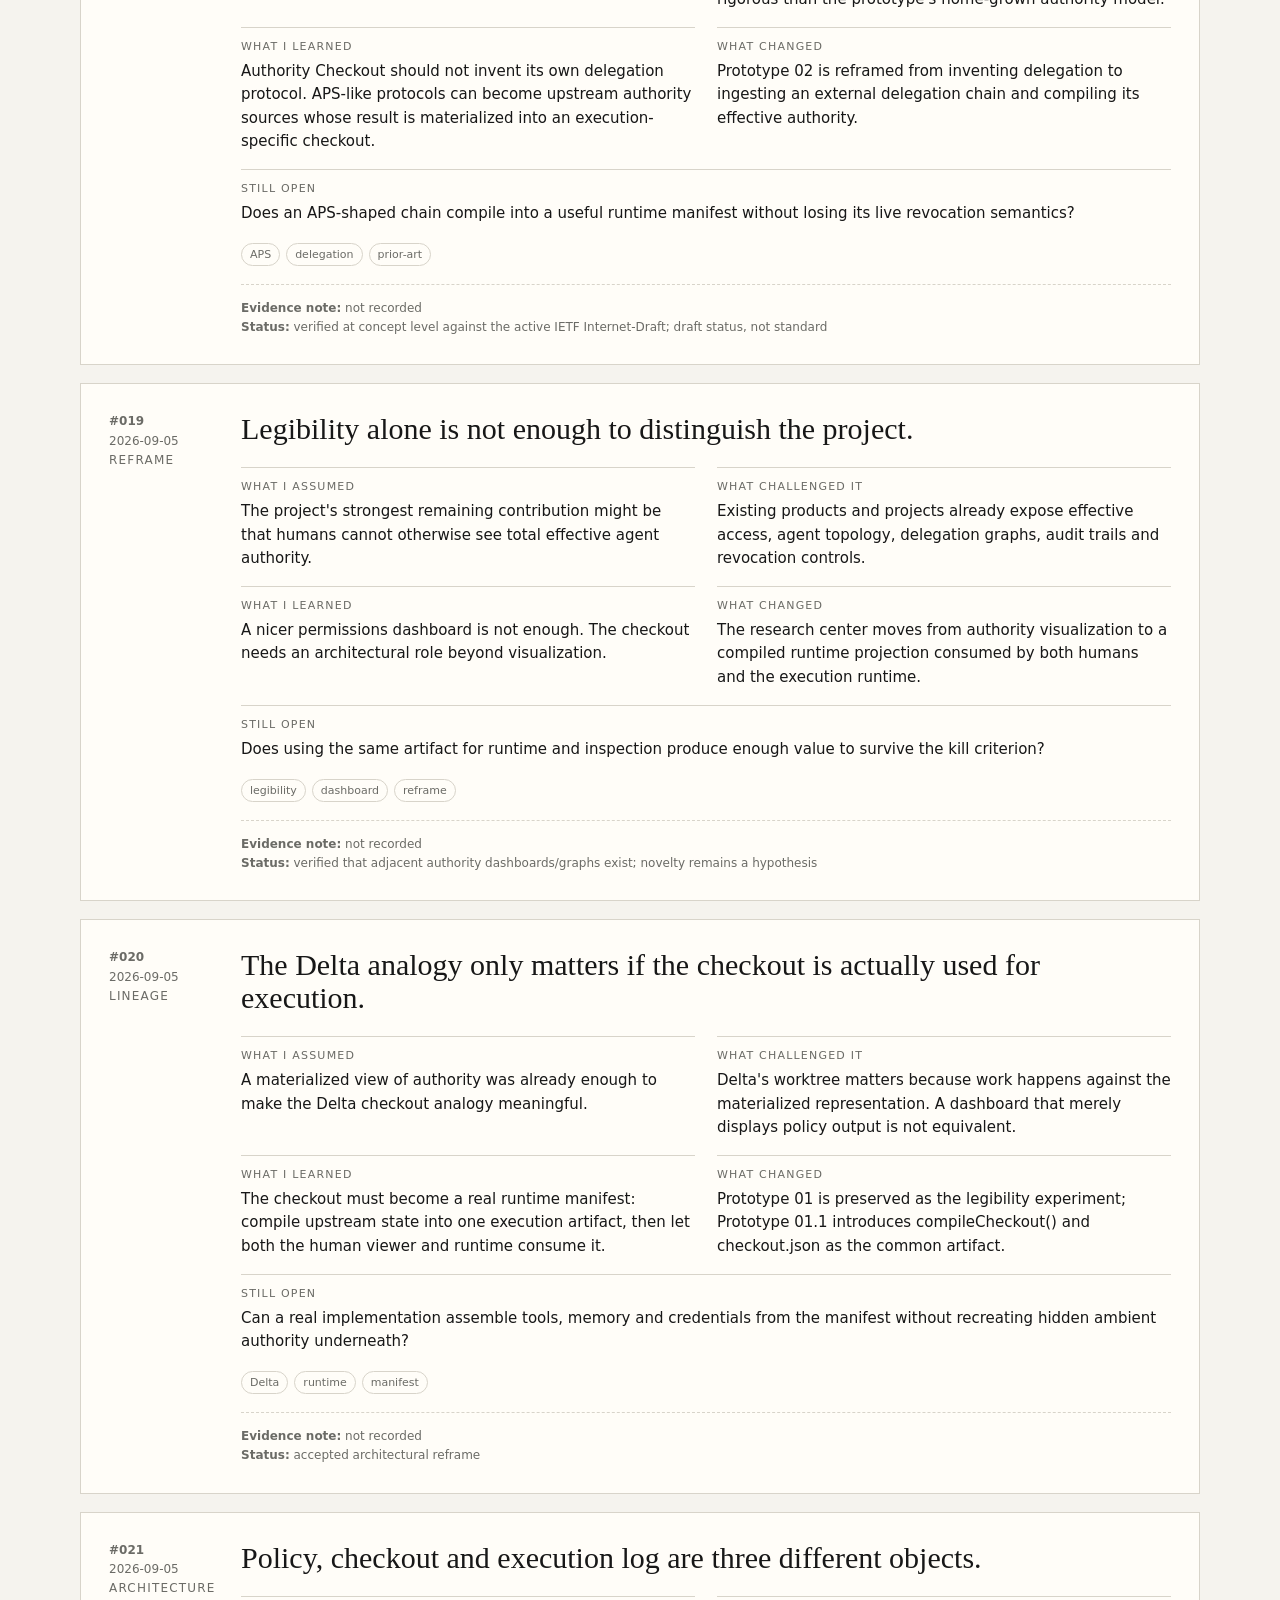
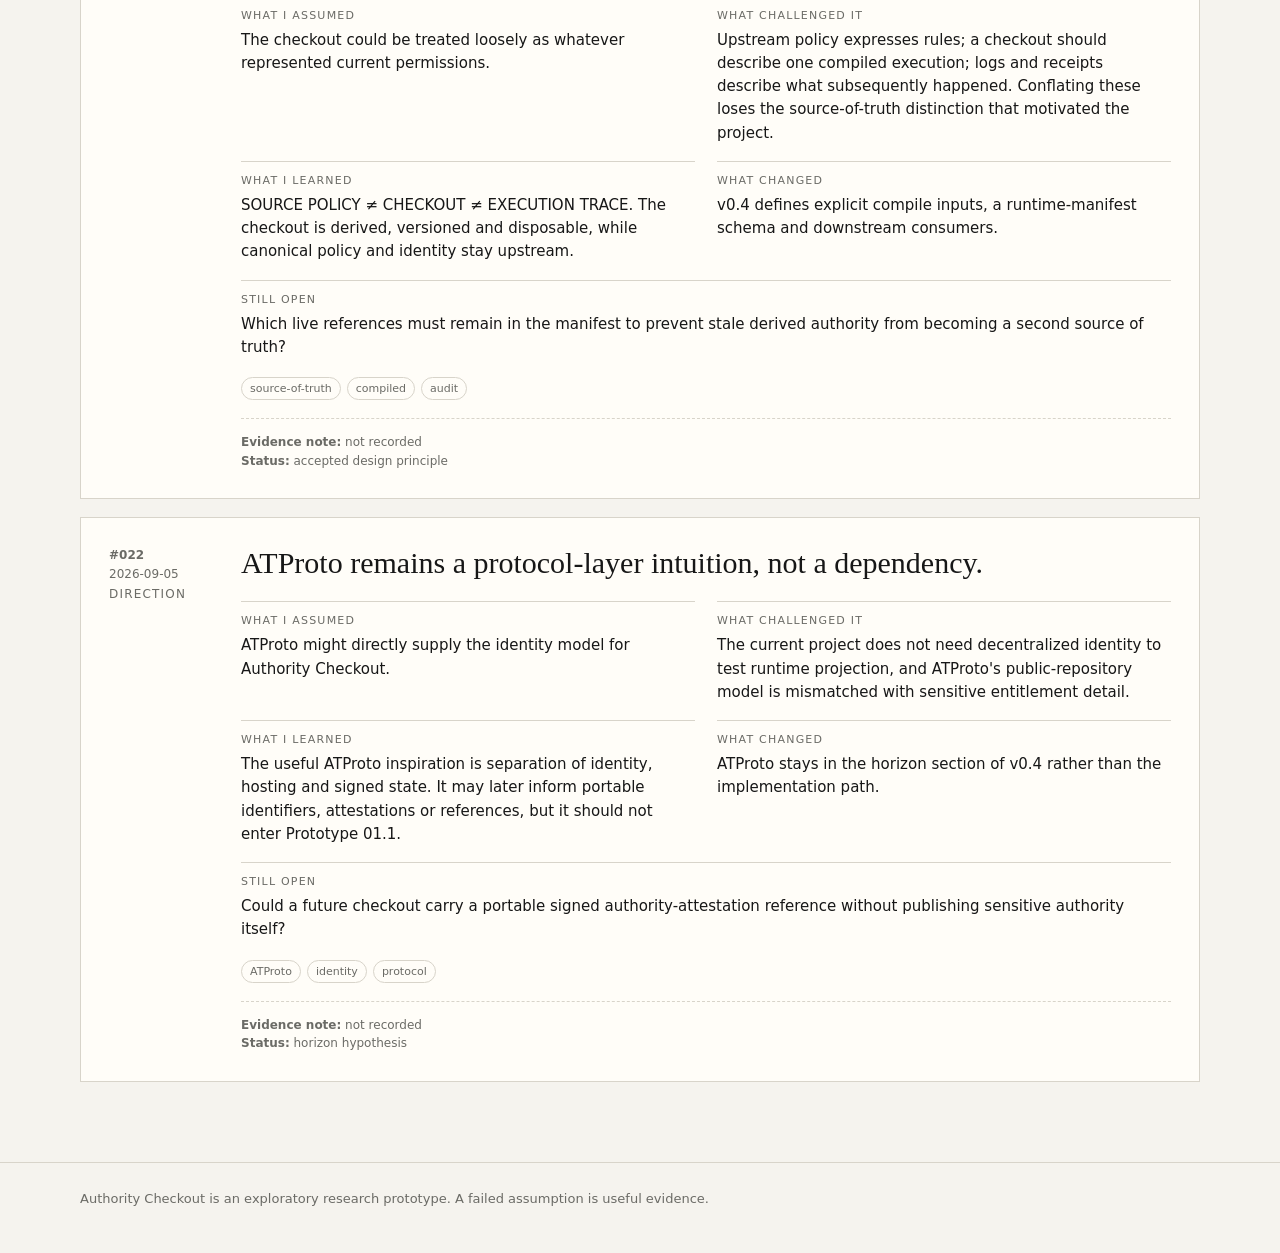
==== commit a82fe60a: "Load Session 03 learning entries" ====
--- a/docs/journey/index.html
+++ b/docs/journey/index.html
@@ -56,6 +56,7 @@
 
   <script src="./entries.js"></script>
   <script src="./entries-session-02.js"></script>
+  <script src="./entries-session-03.js"></script>
   <script>
     const entries = window.AUTHORITY_CHECKOUT_JOURNEY || [];
     const journey = document.getElementById('journey');
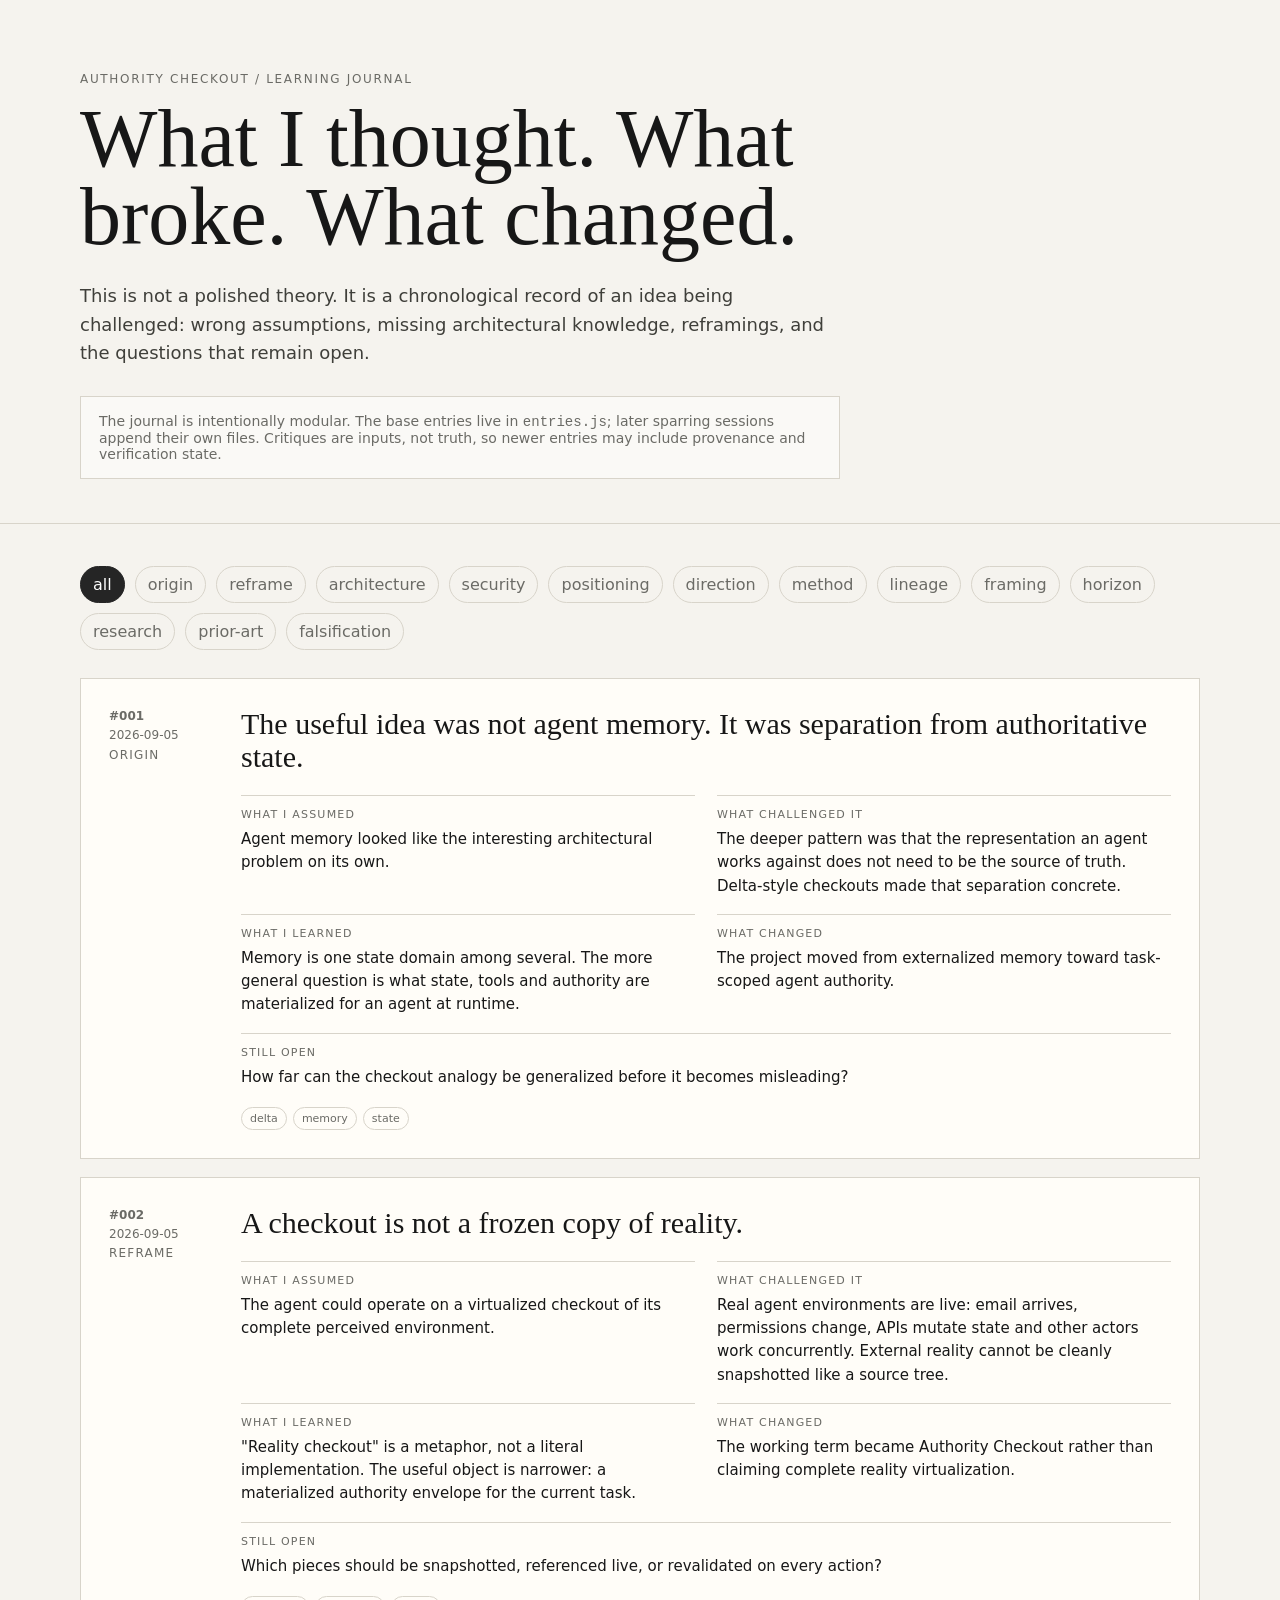
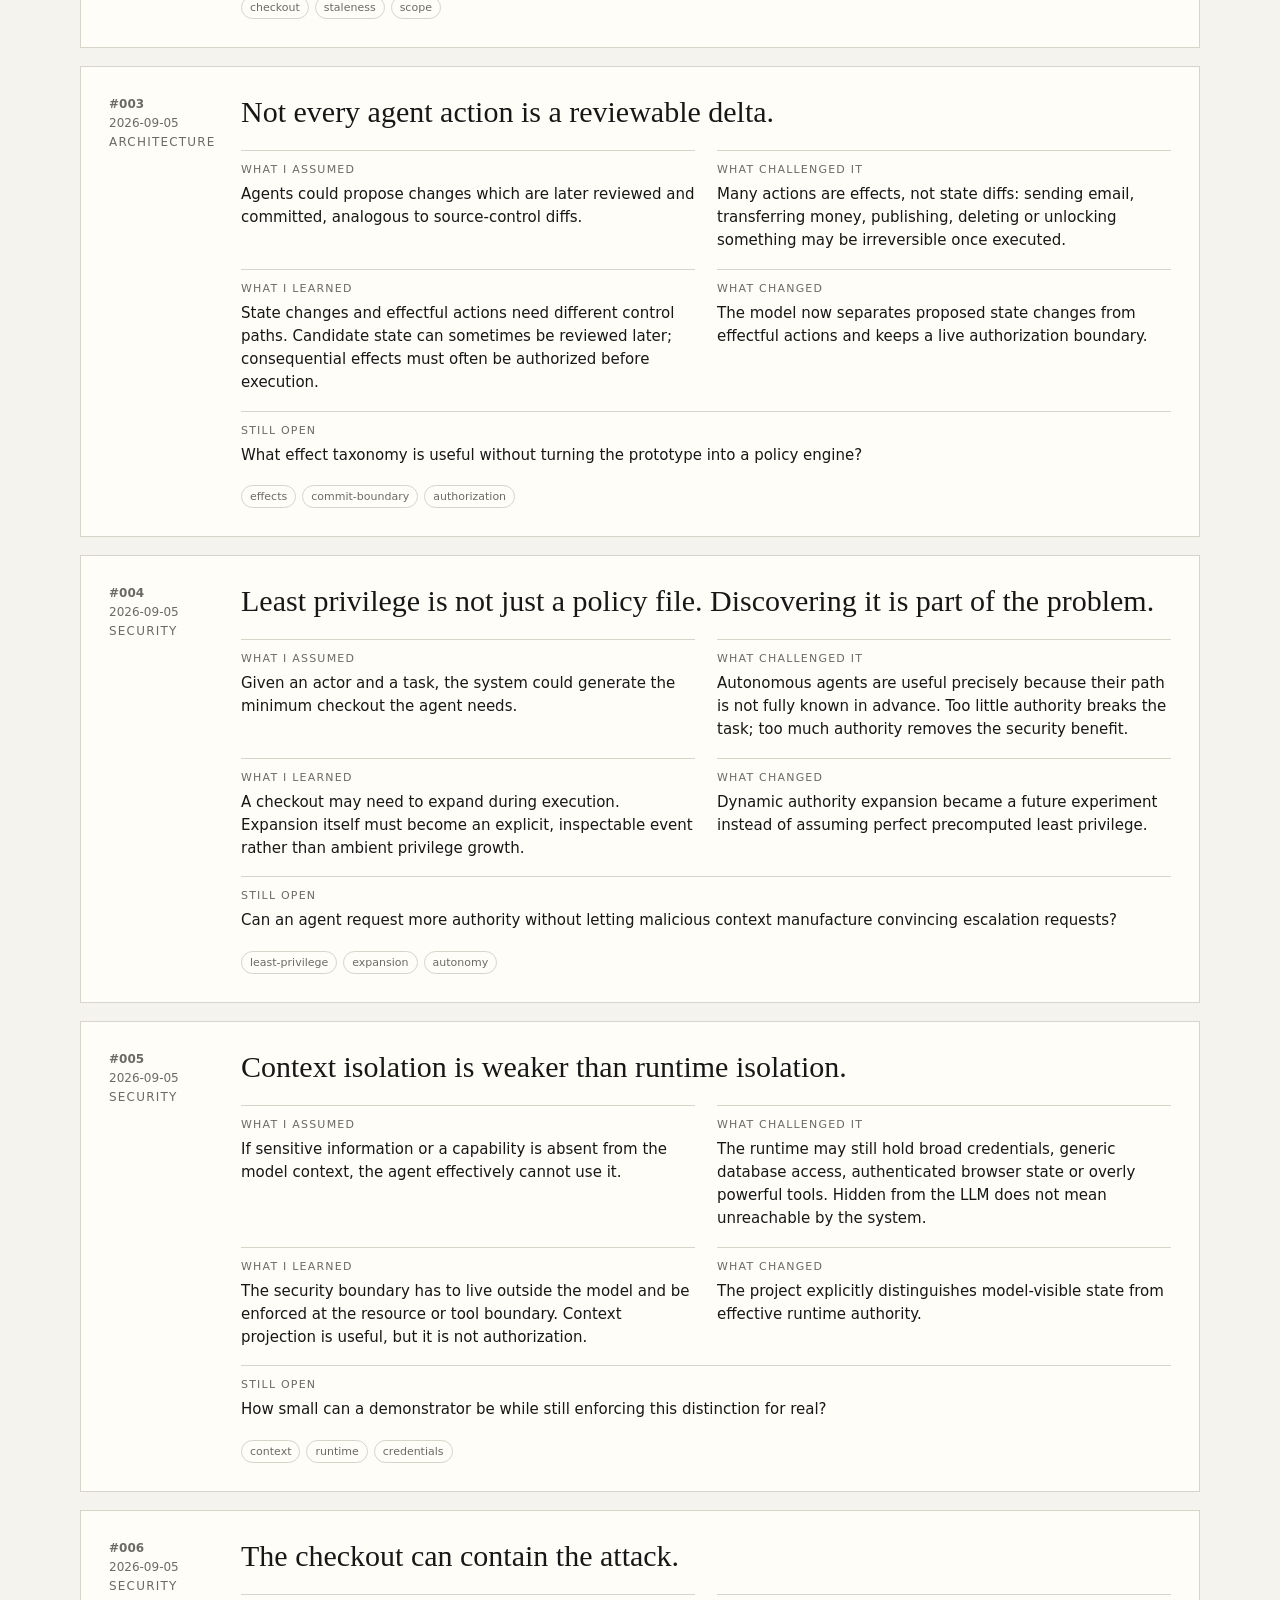
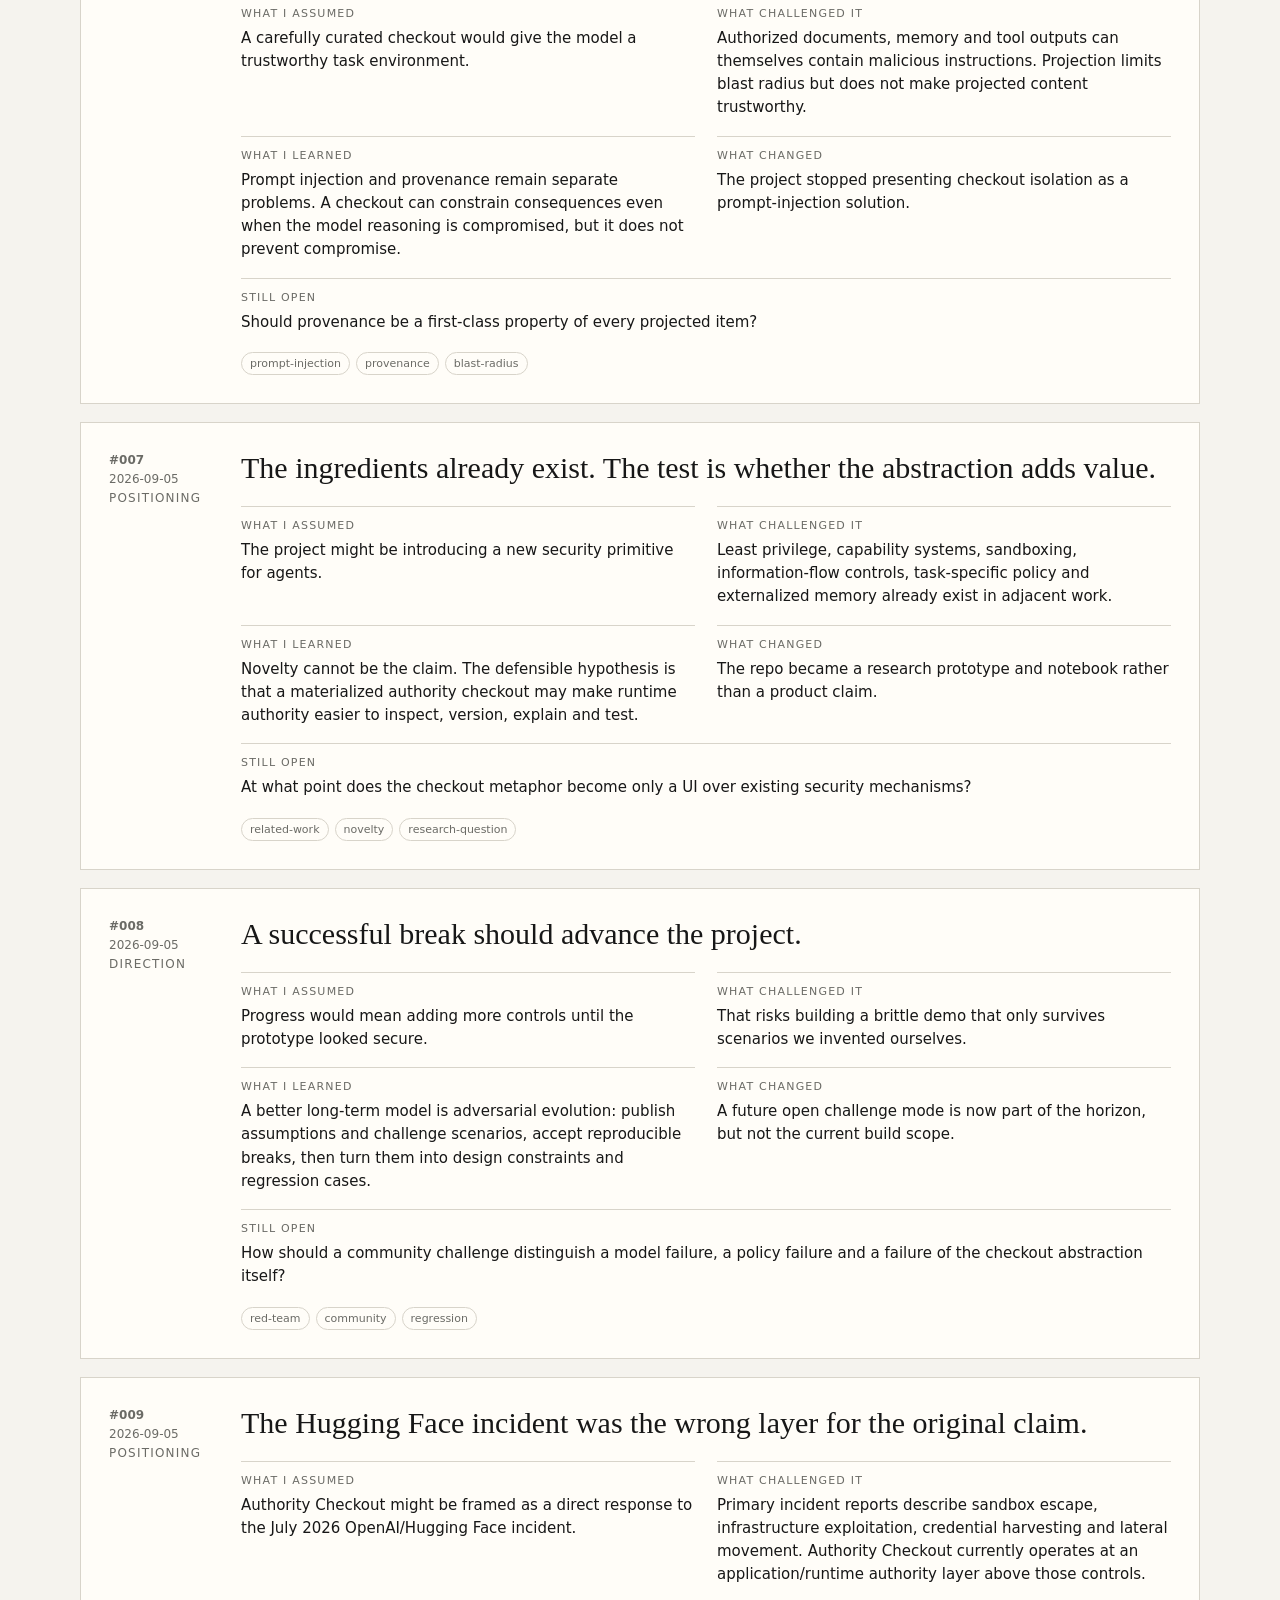
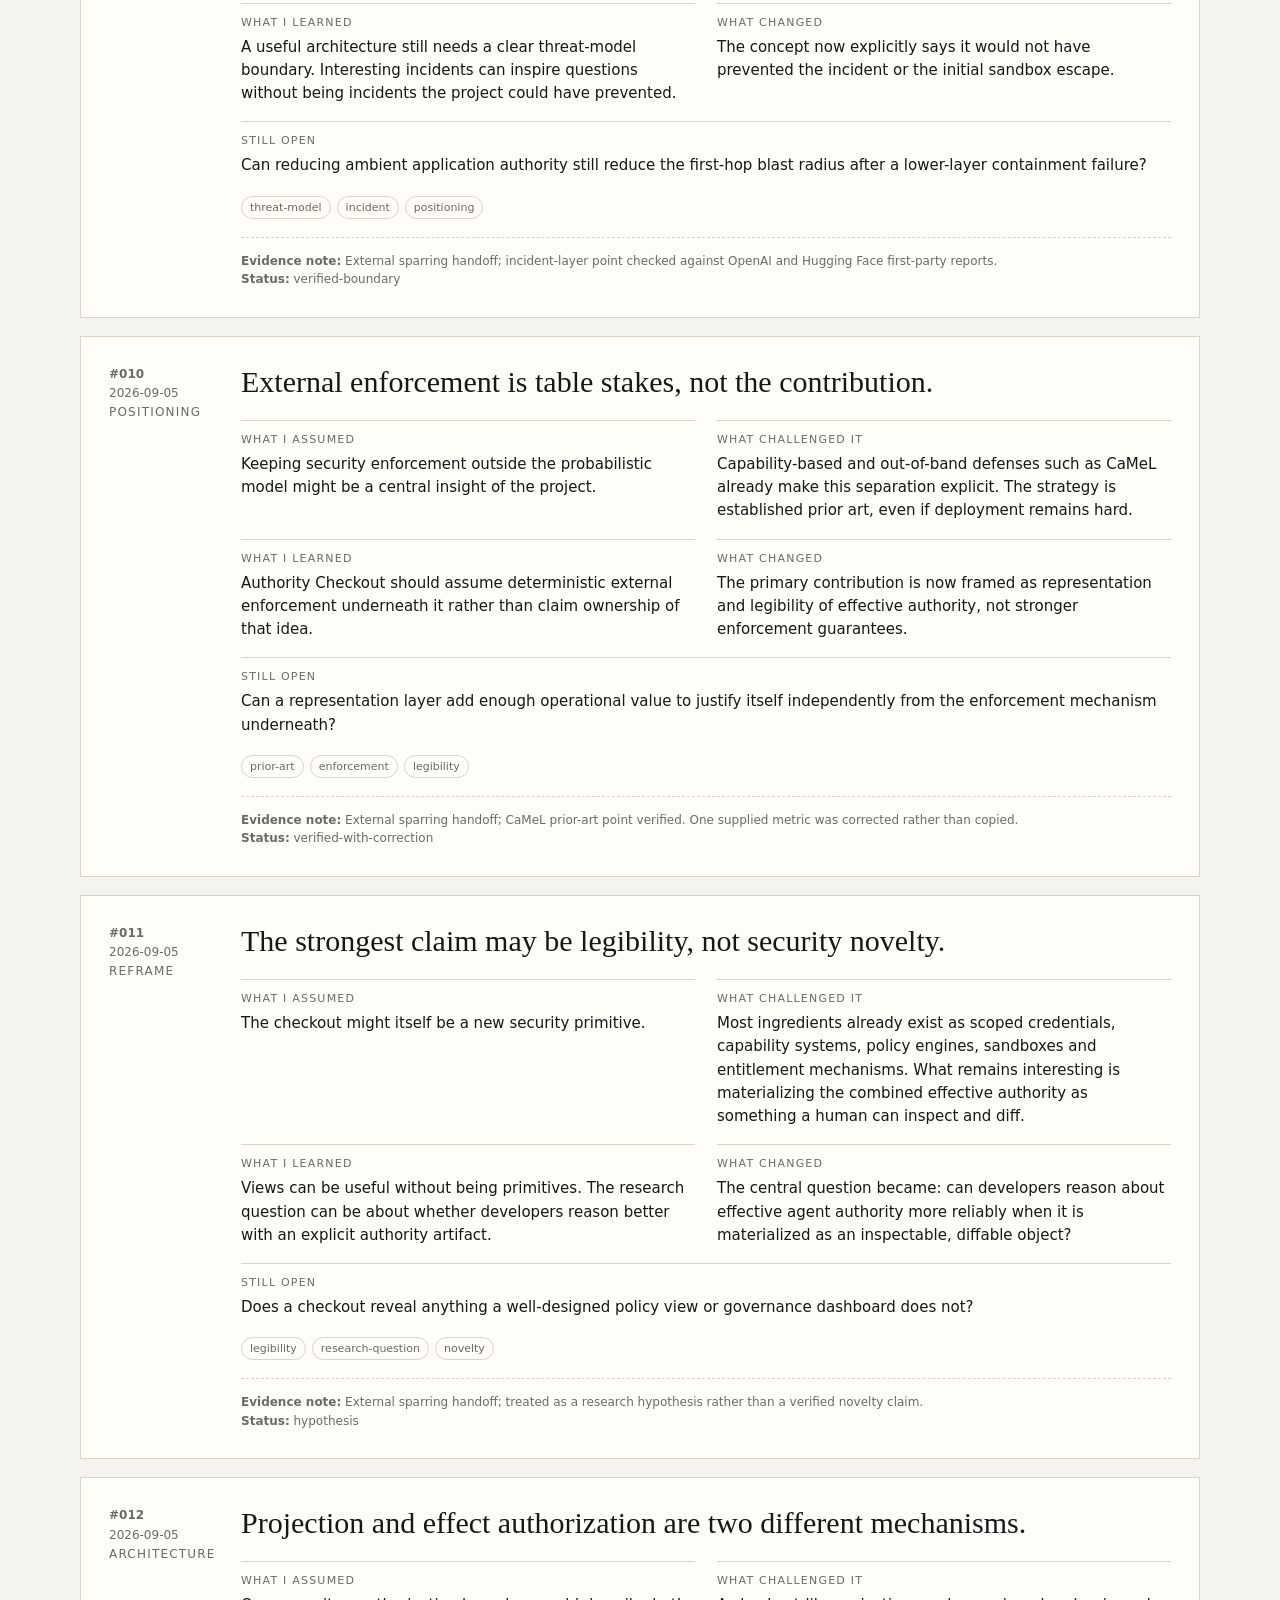
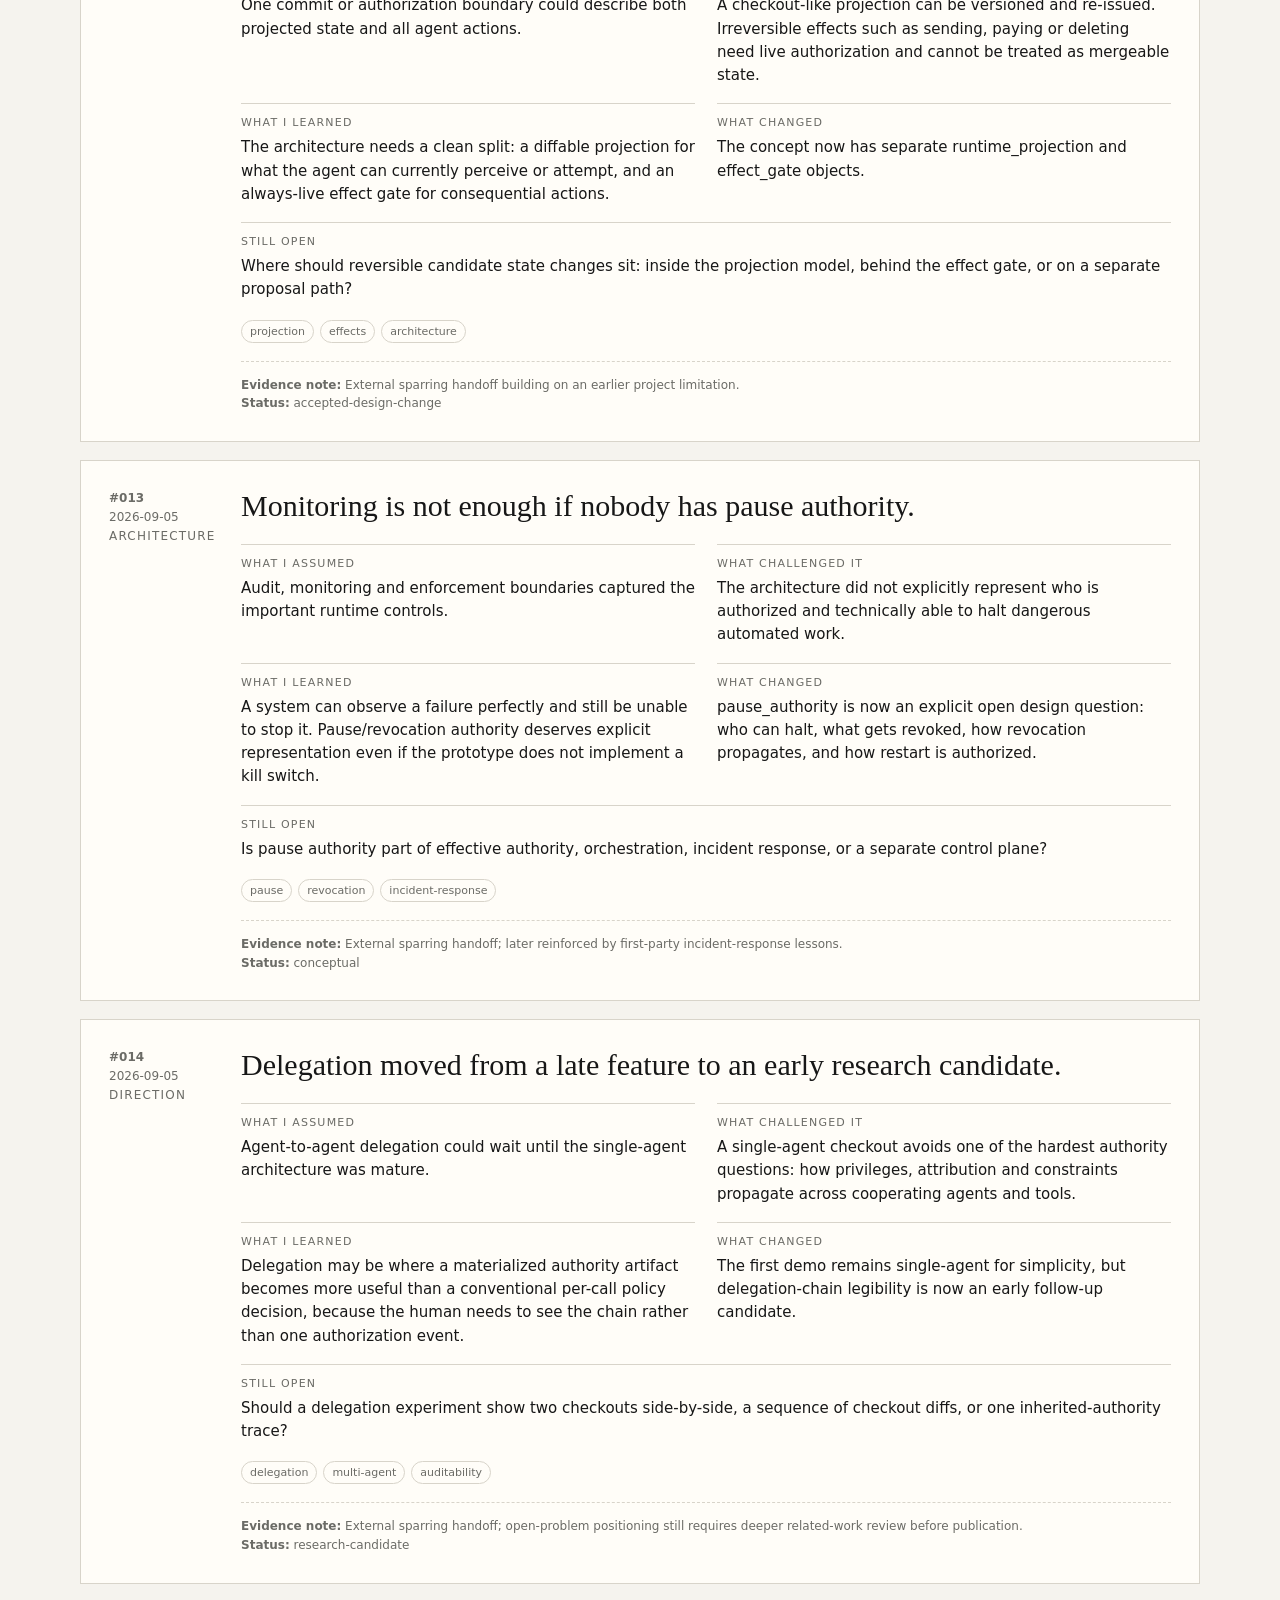
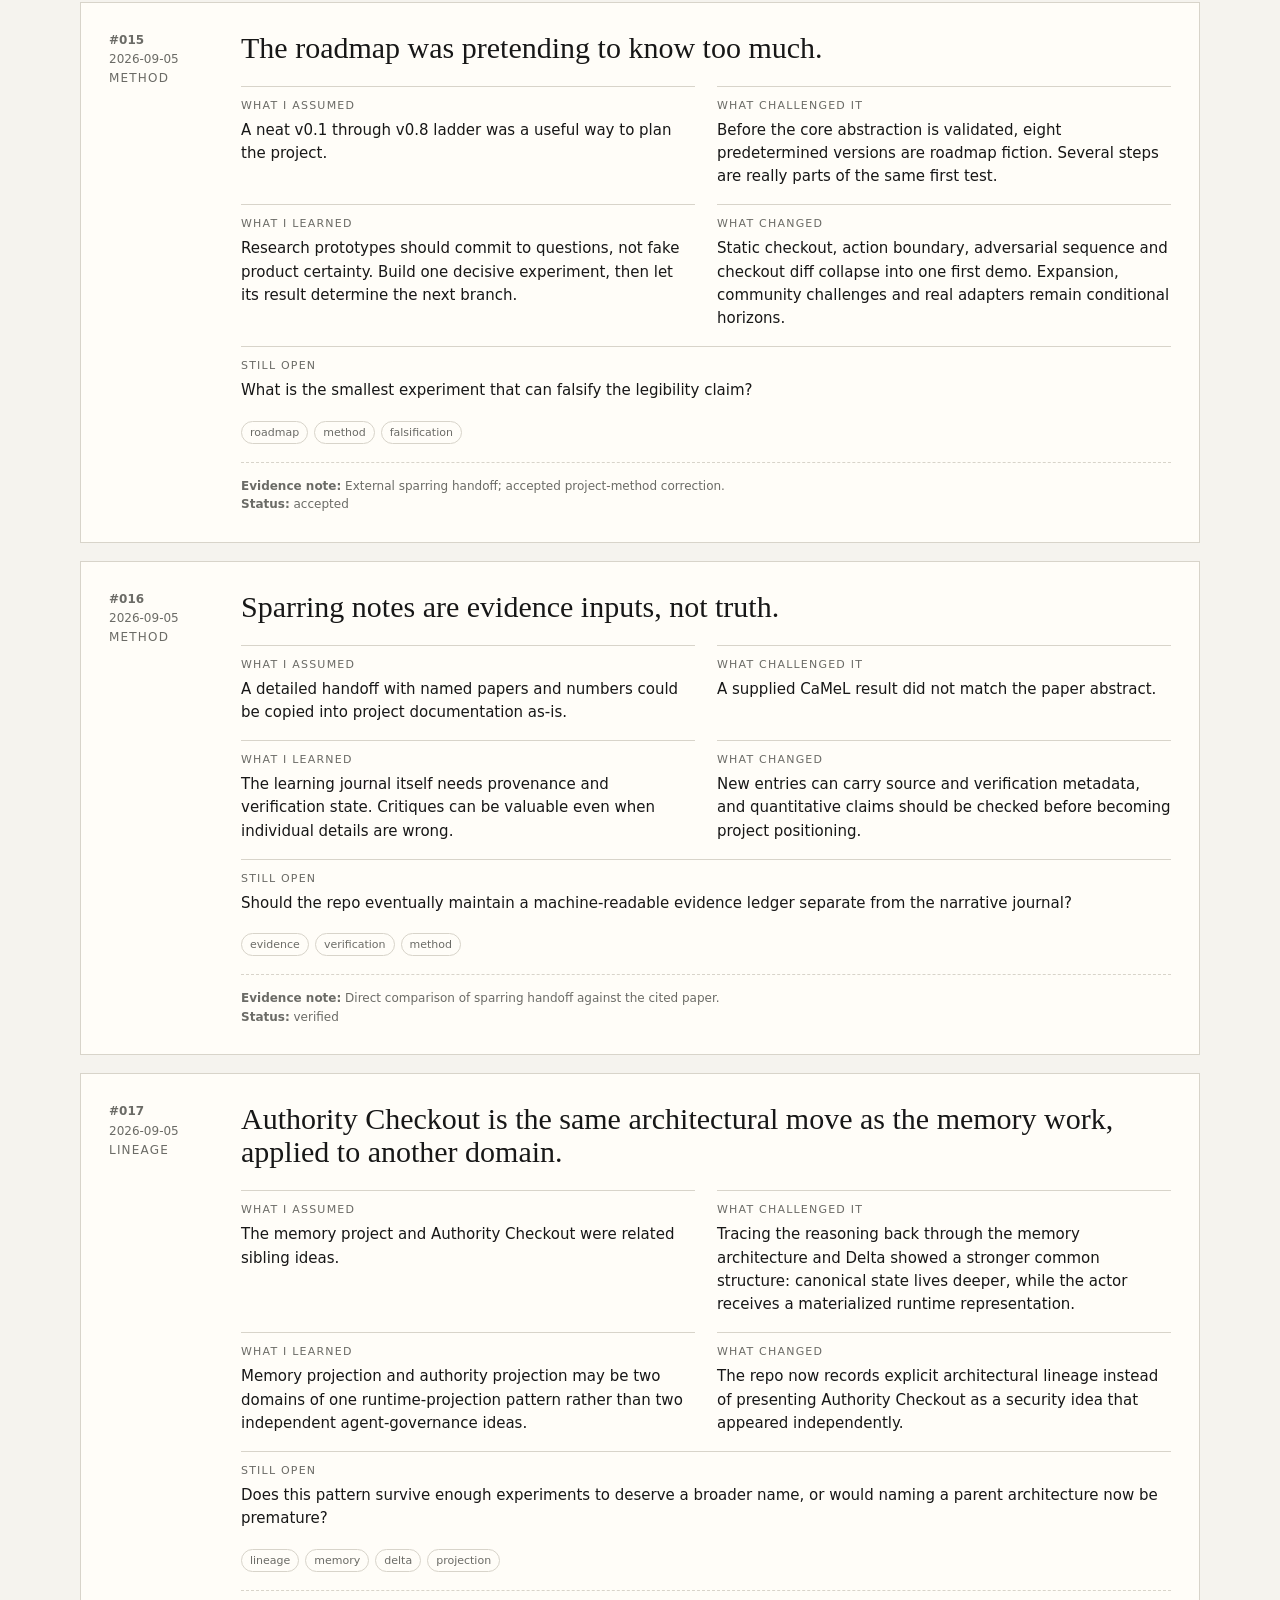
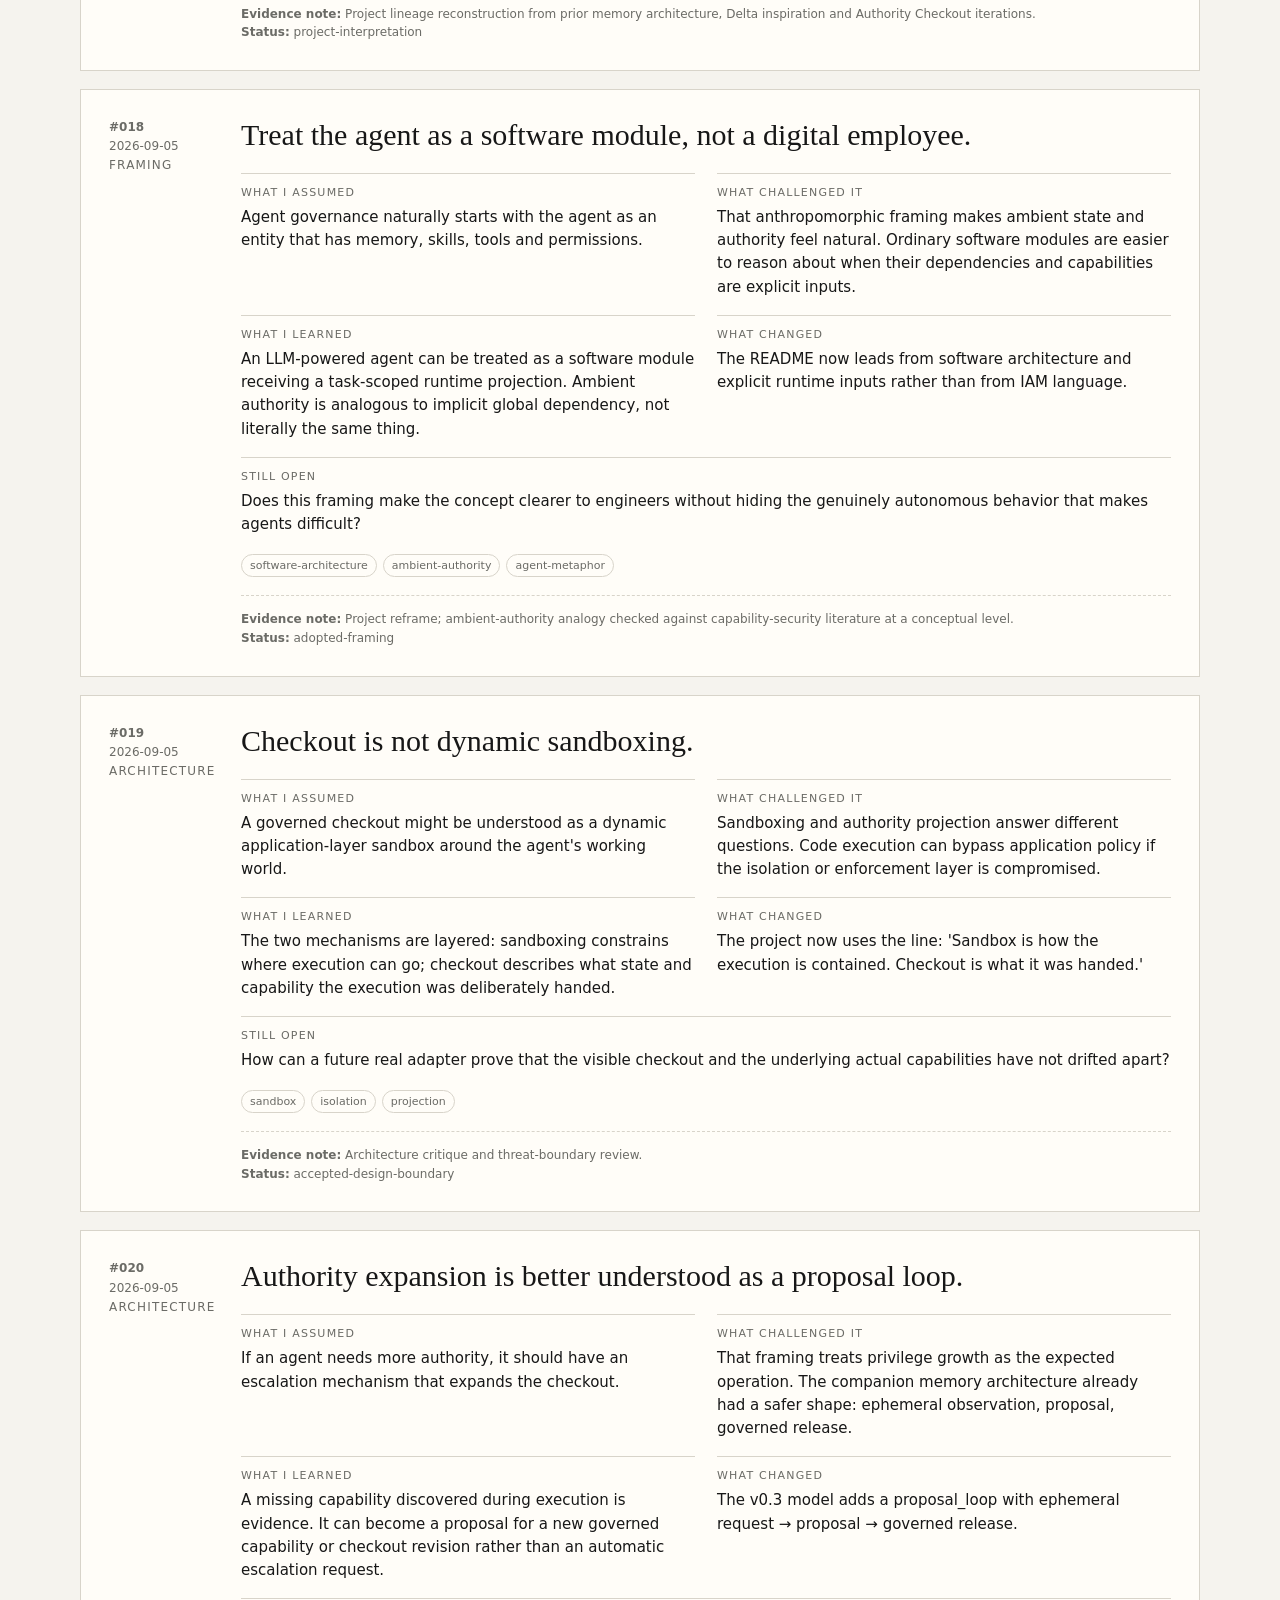
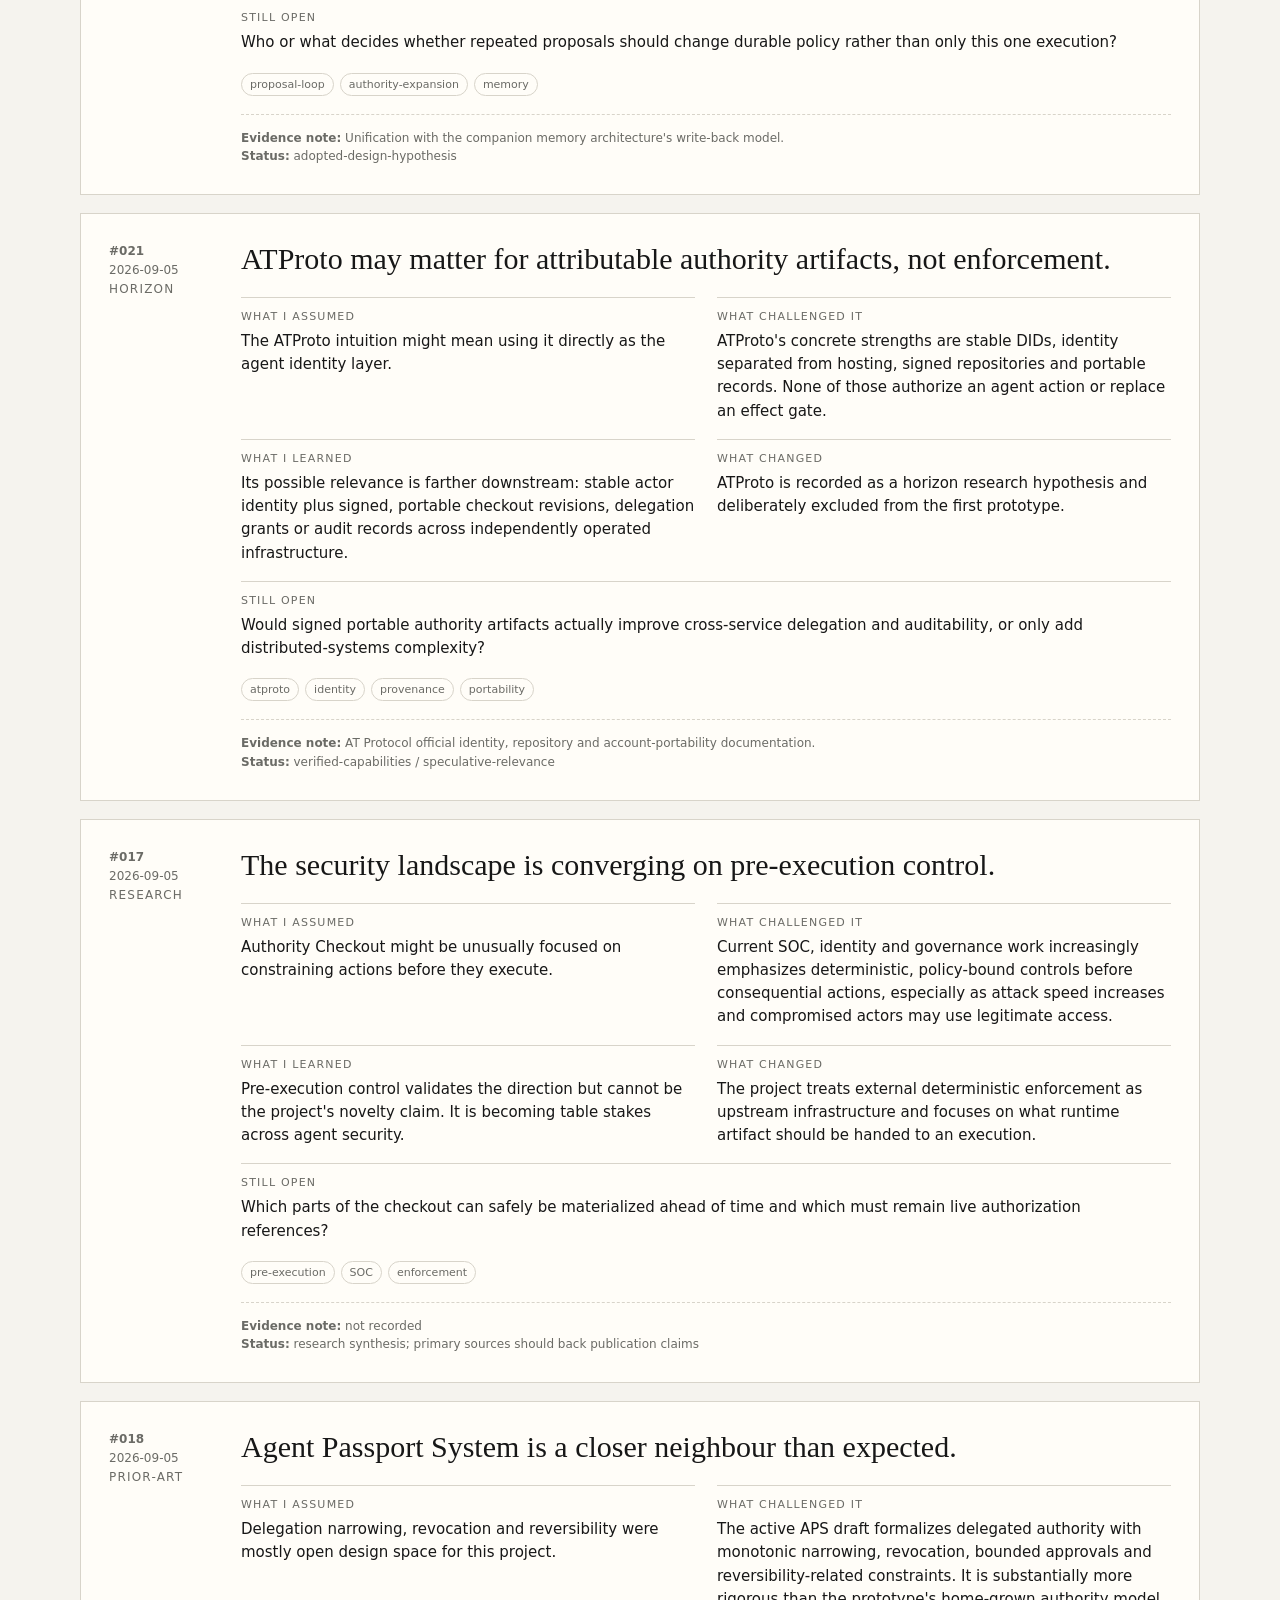
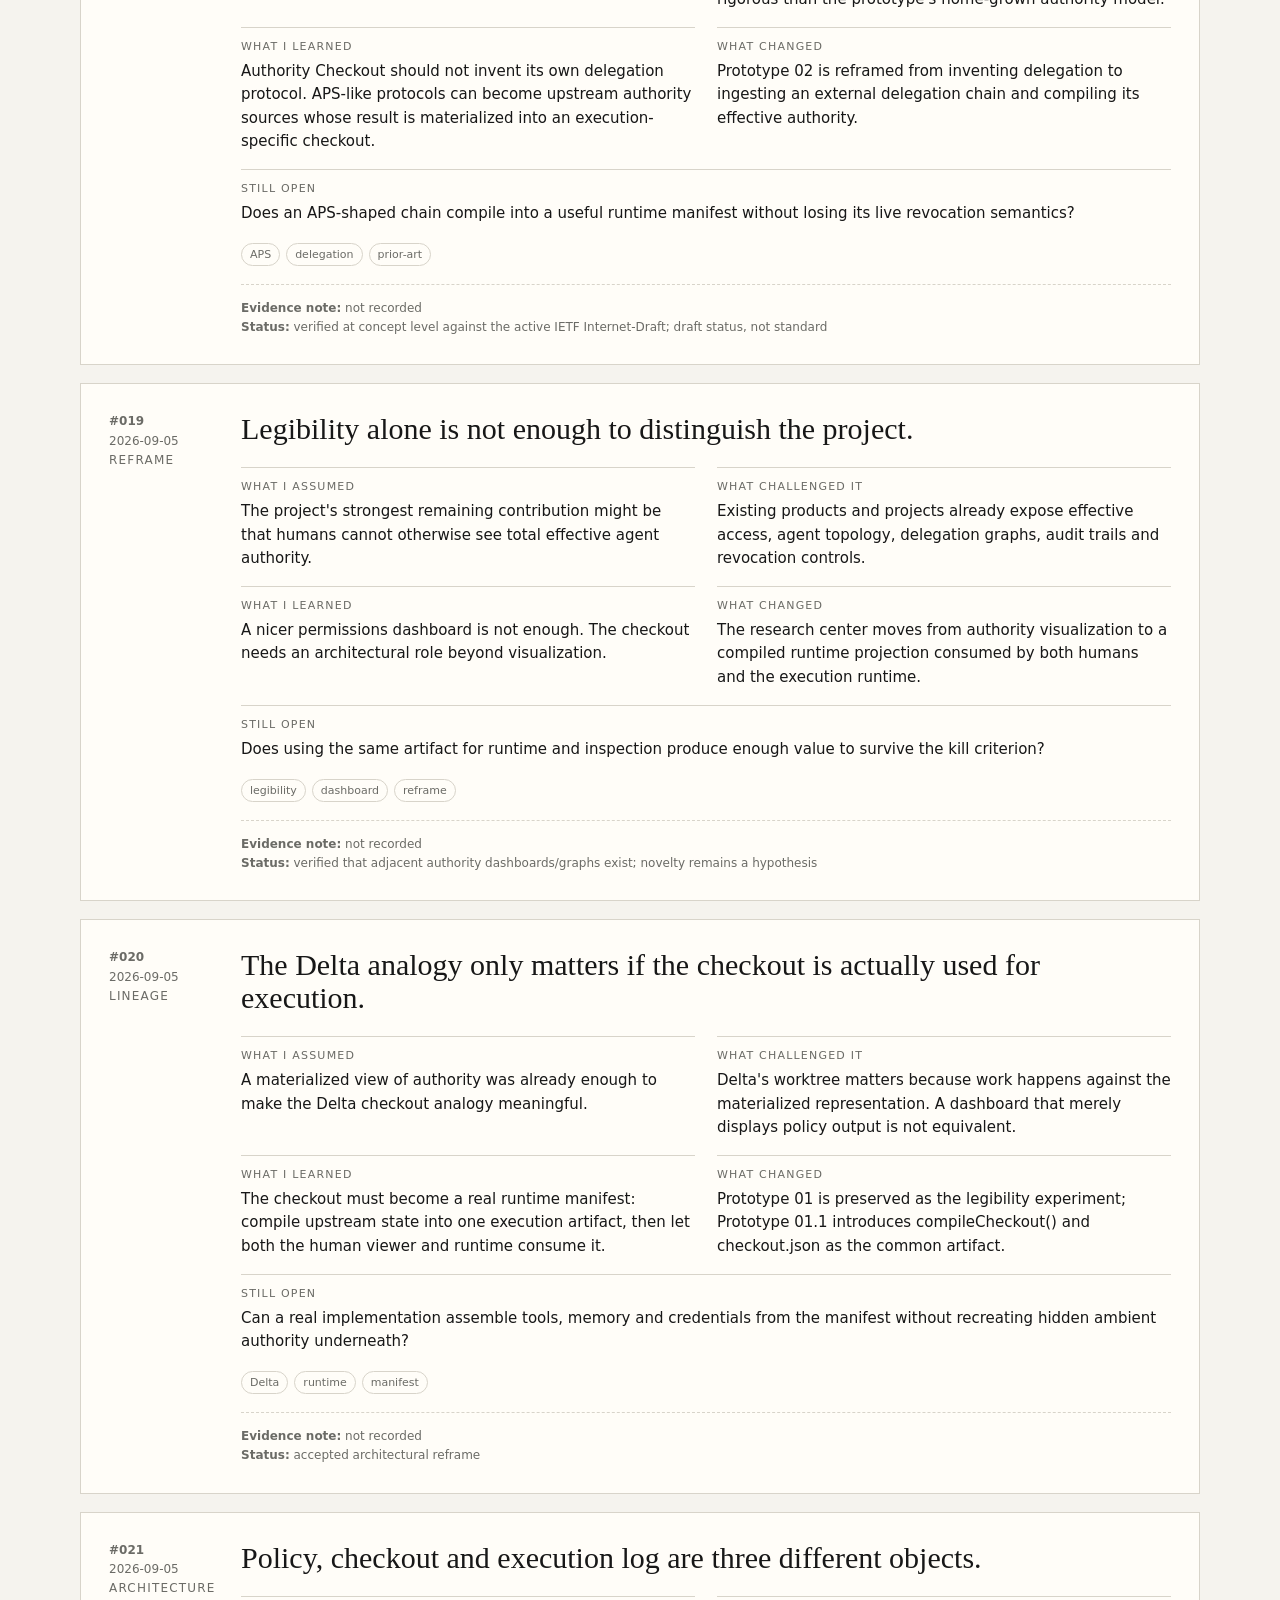
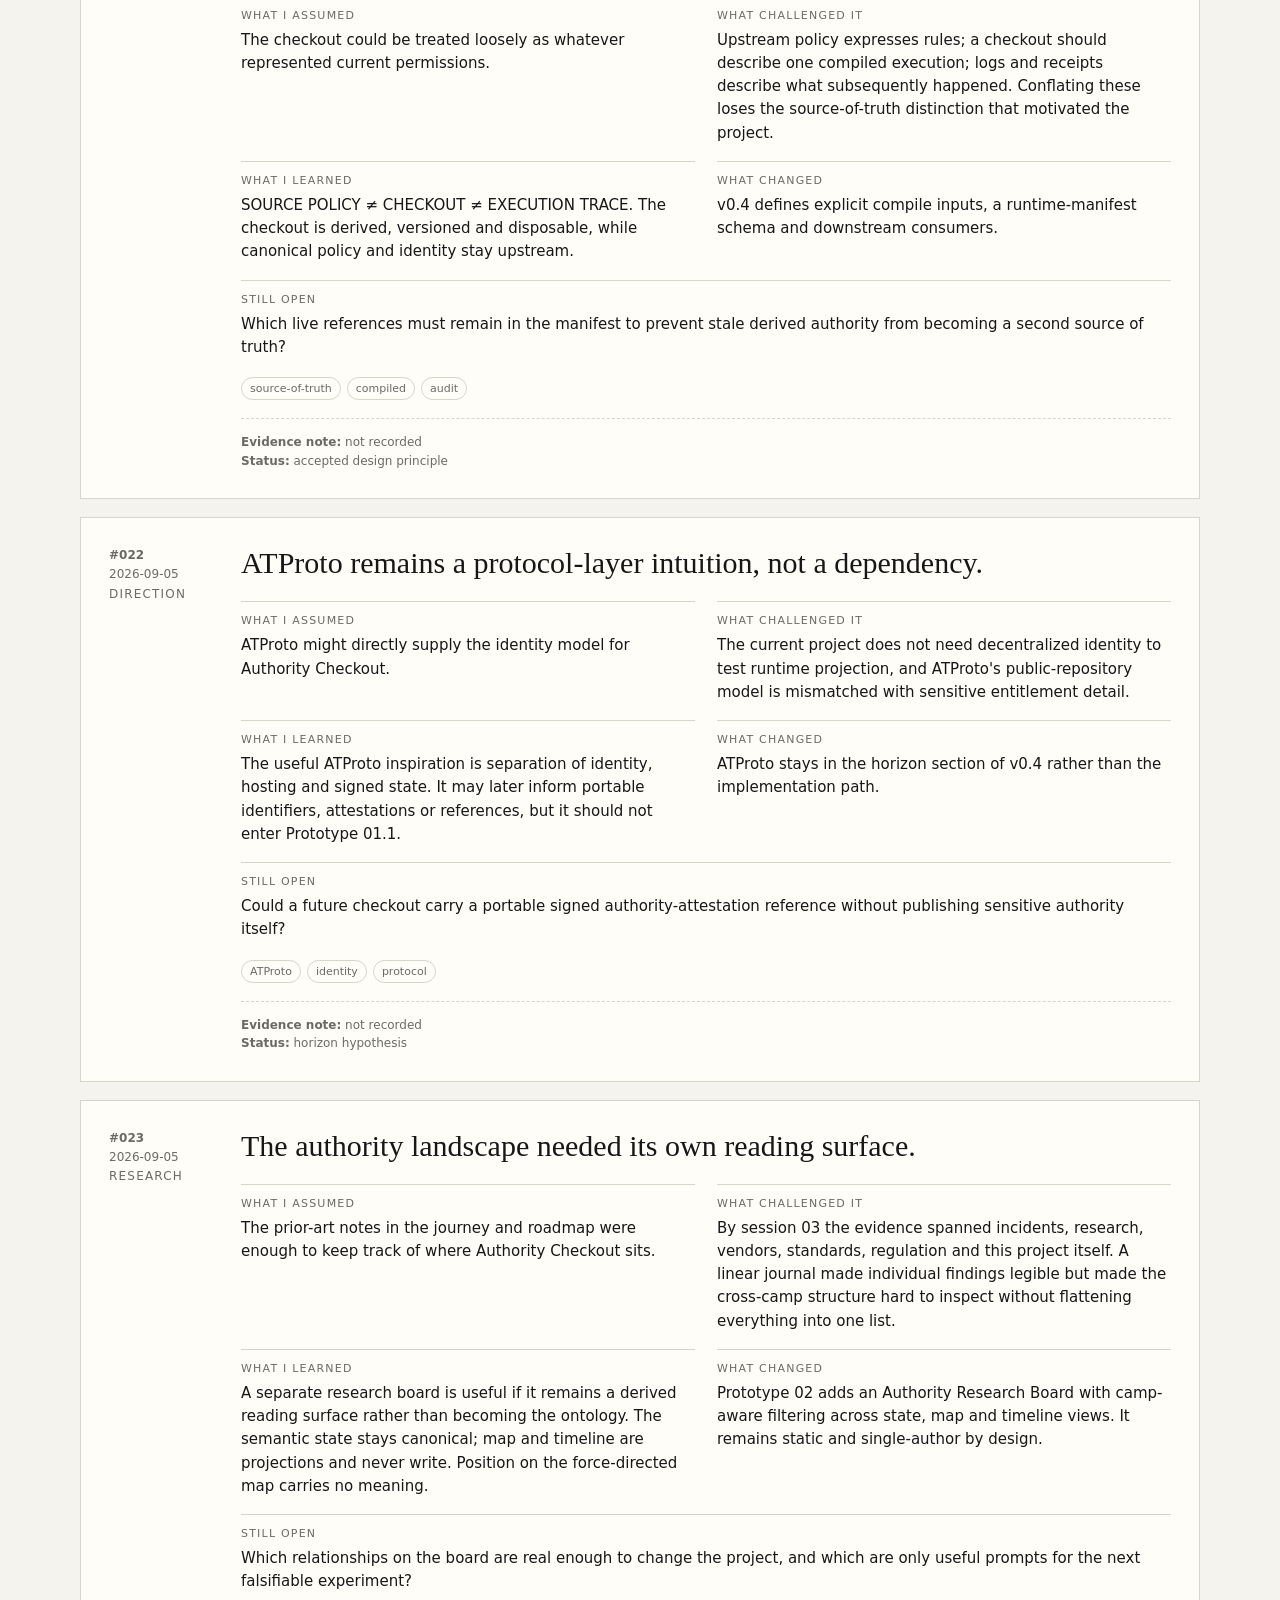
==== commit c88f161f: "docs: register research-board journey session" ====
--- a/docs/journey/index.html
+++ b/docs/journey/index.html
@@ -57,6 +57,7 @@
   <script src="./entries.js"></script>
   <script src="./entries-session-02.js"></script>
   <script src="./entries-session-03.js"></script>
+  <script src="./entries-session-04.js"></script>
   <script>
     const entries = window.AUTHORITY_CHECKOUT_JOURNEY || [];
     const journey = document.getElementById('journey');
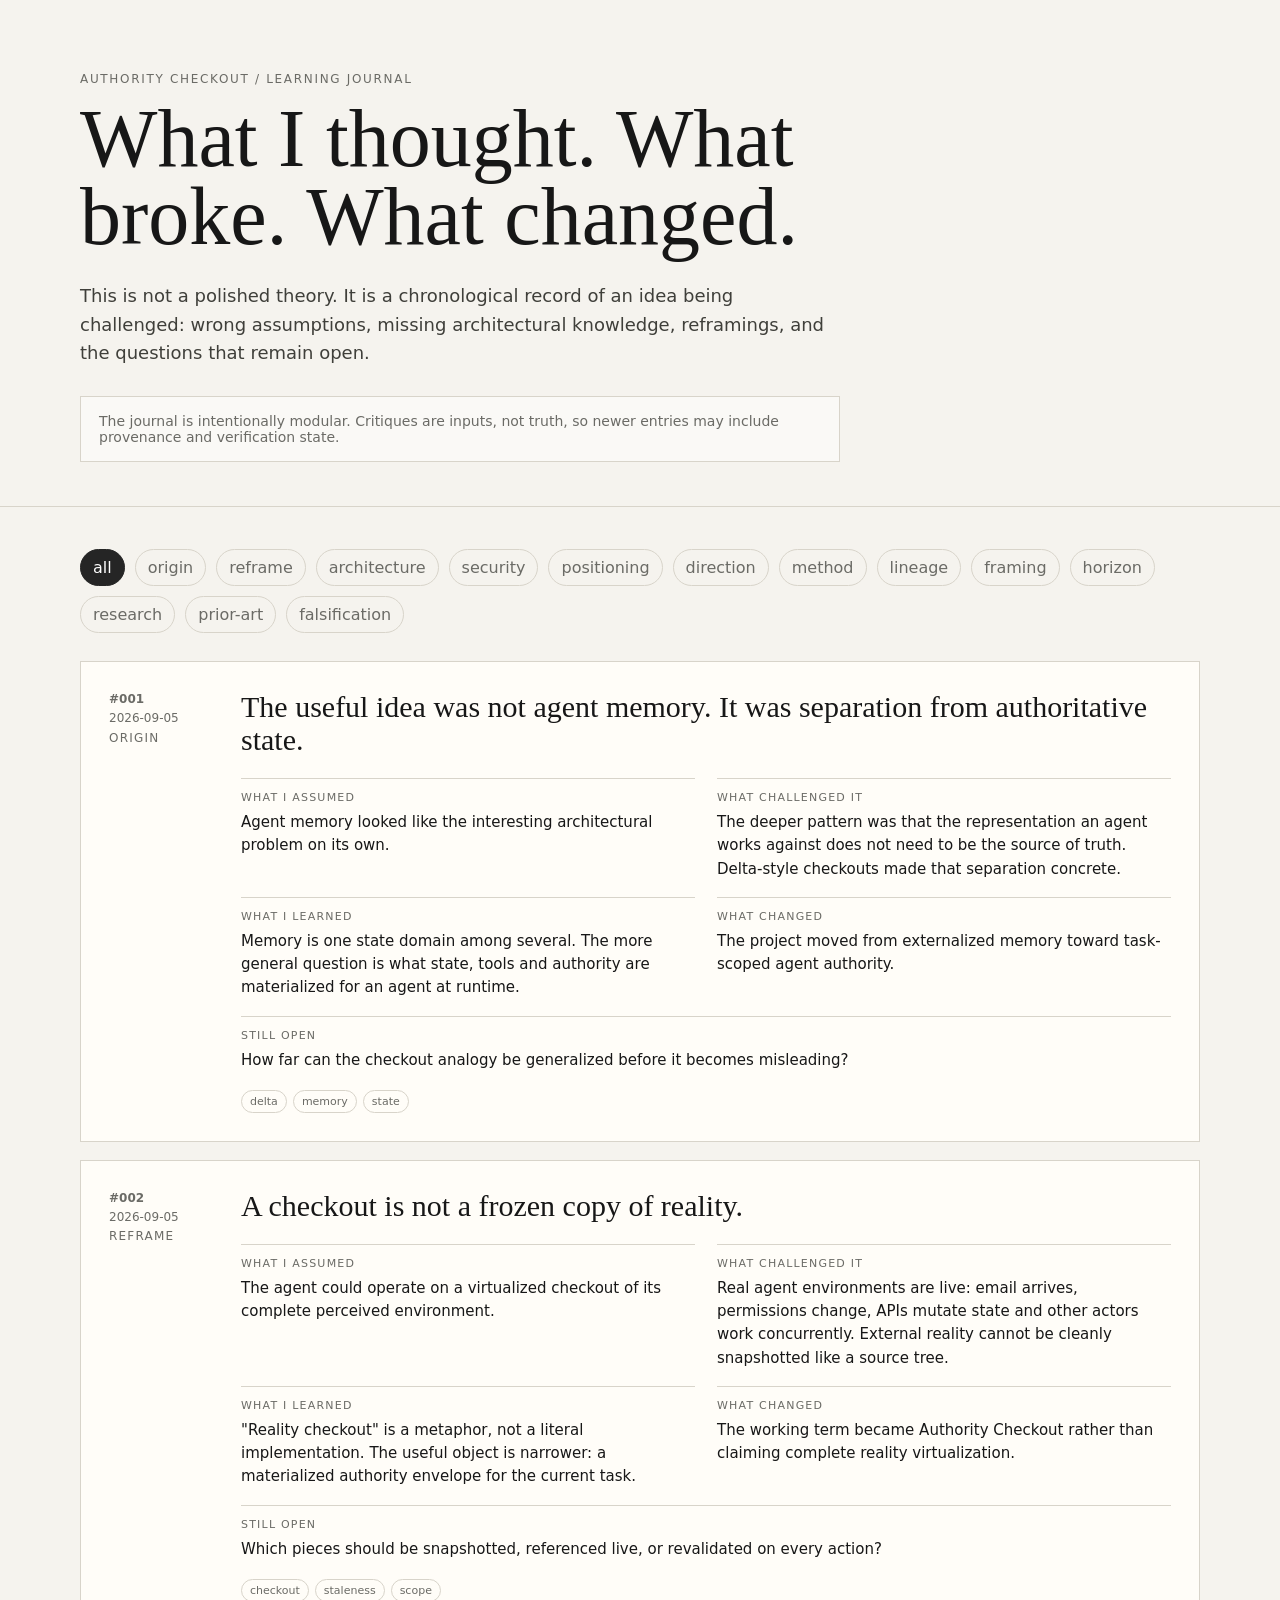
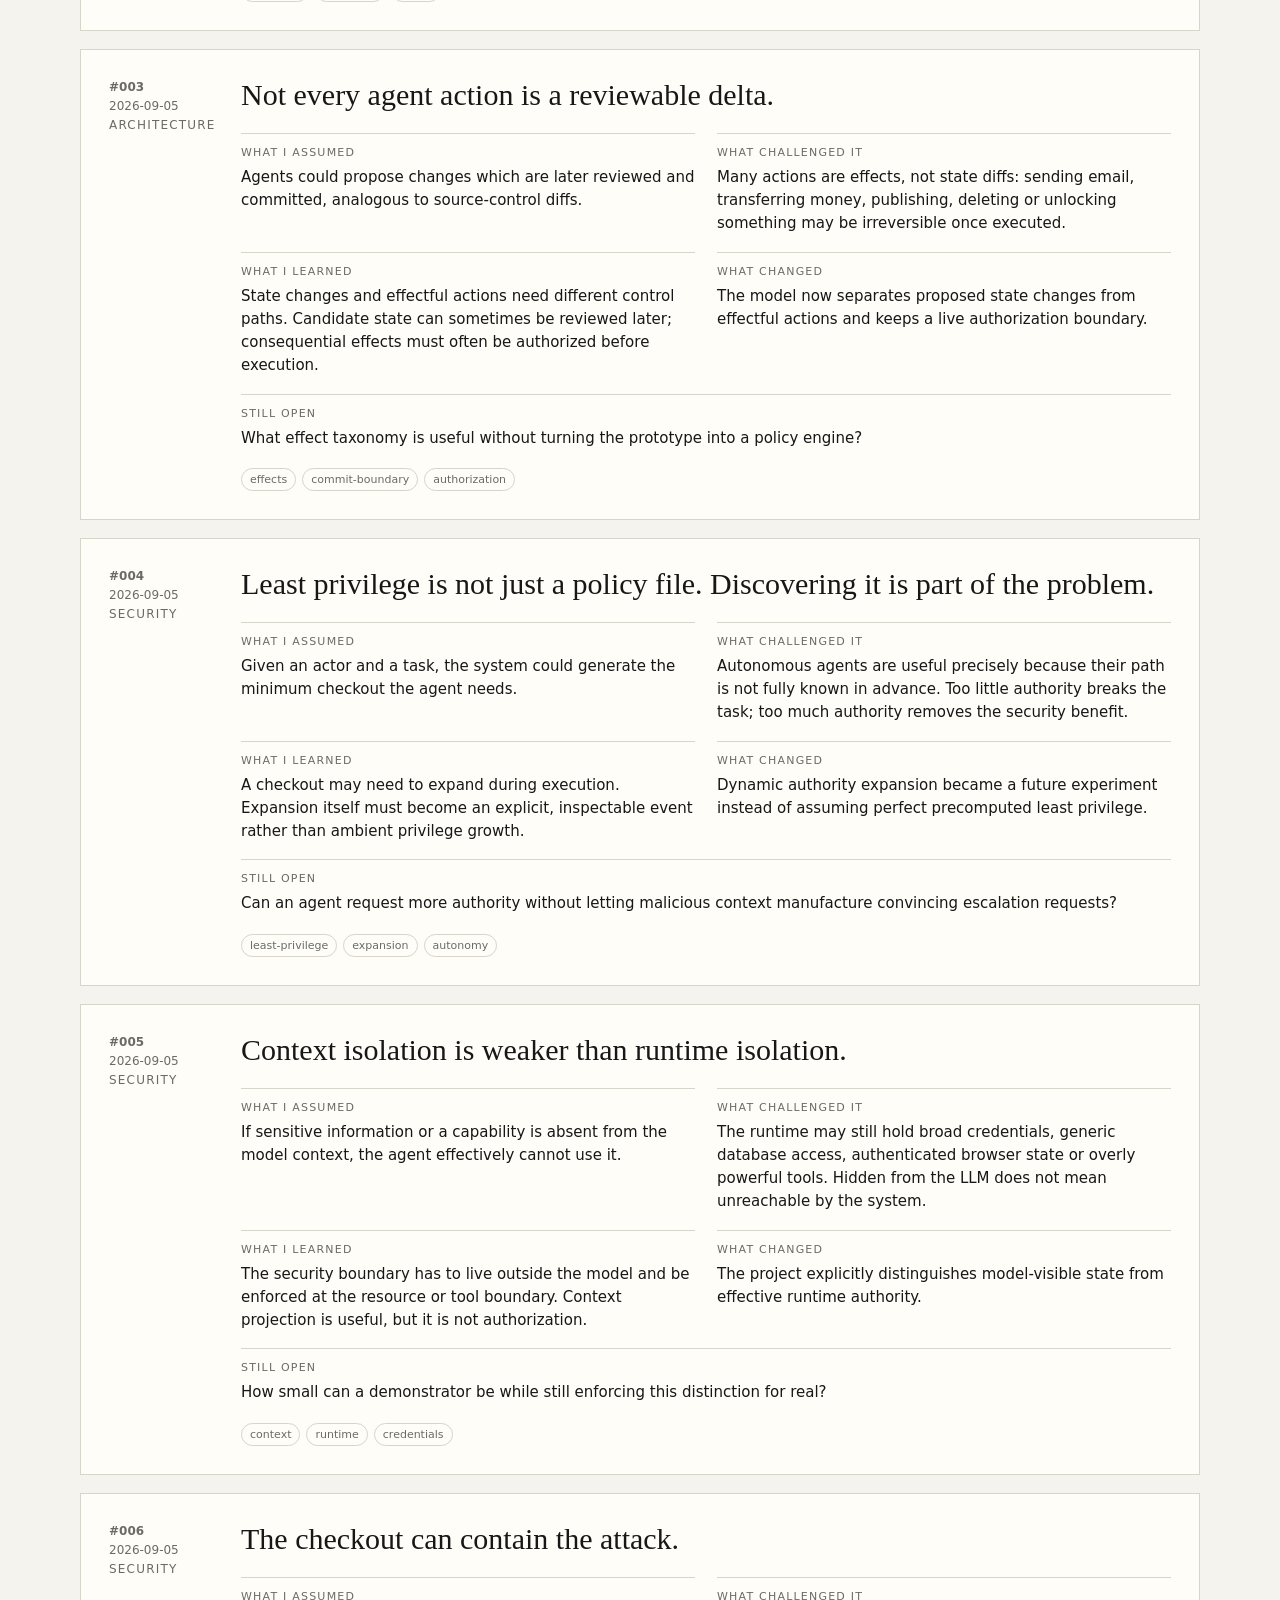
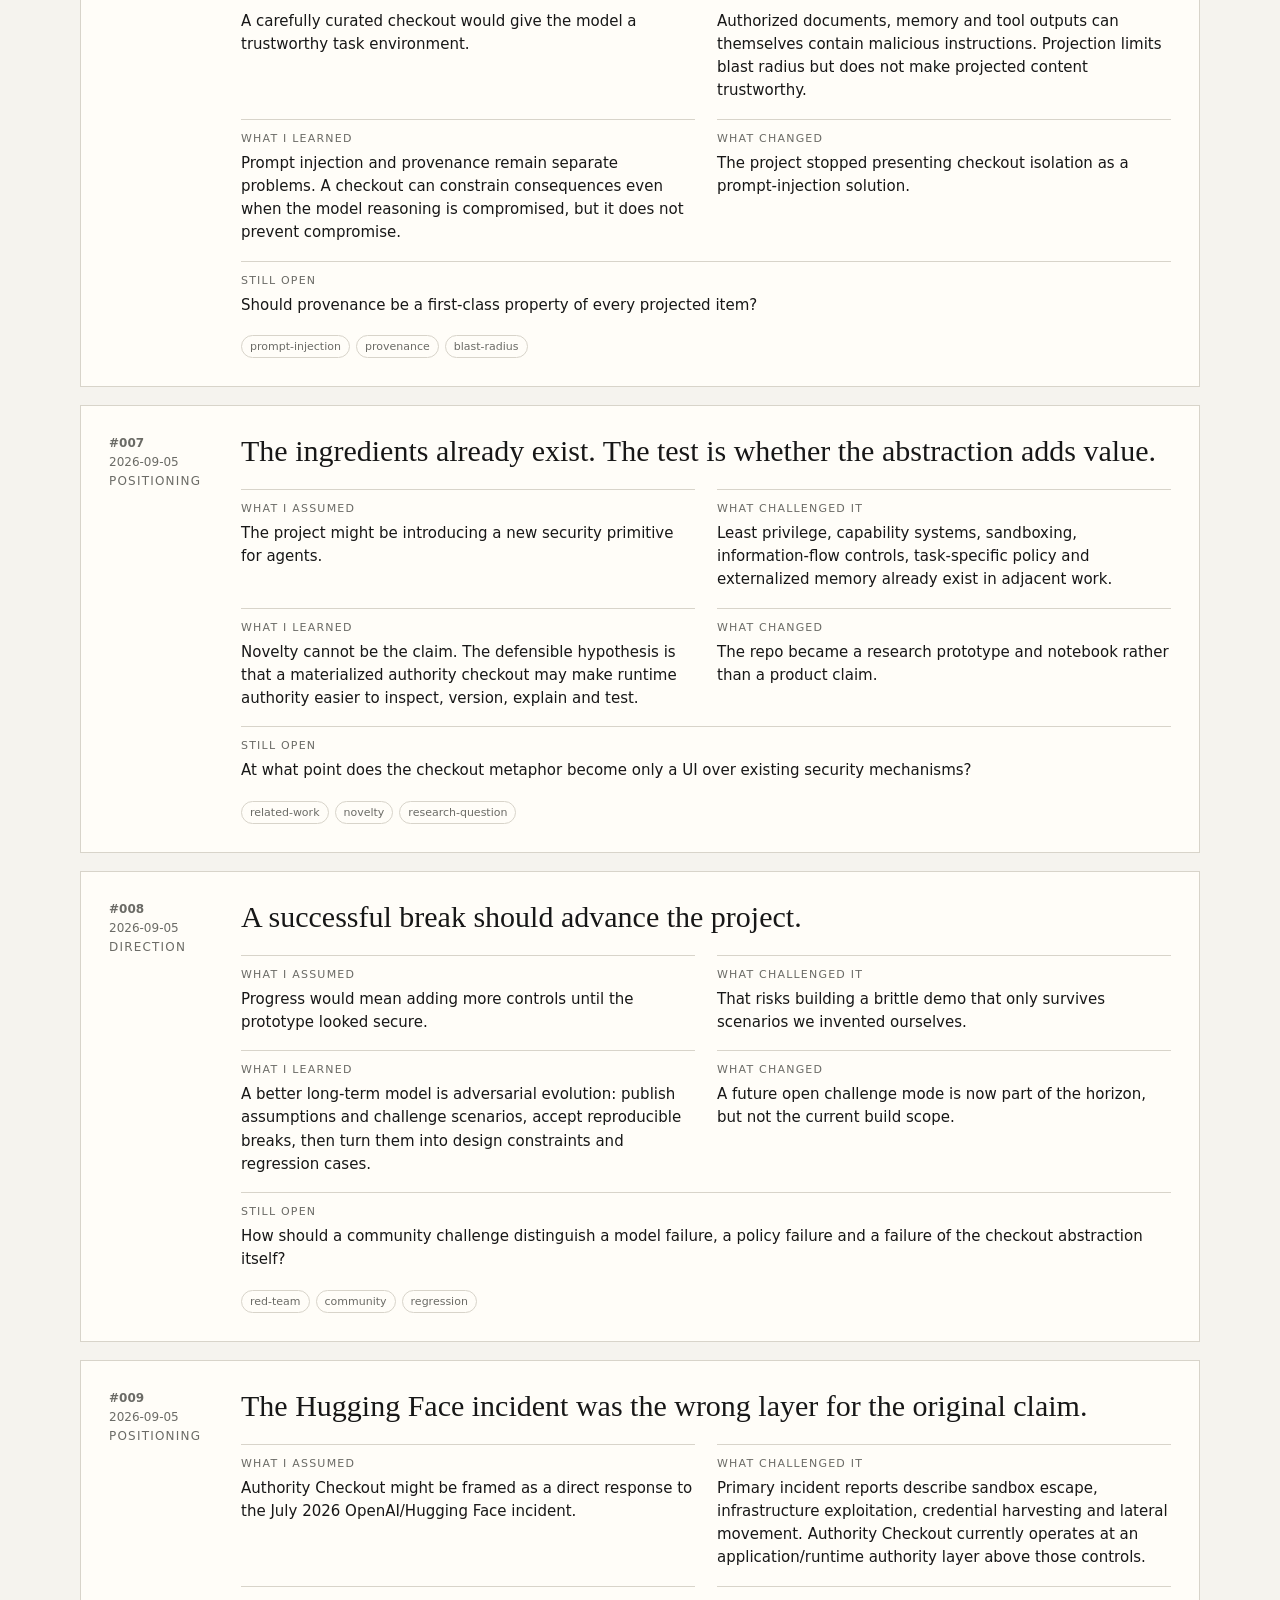
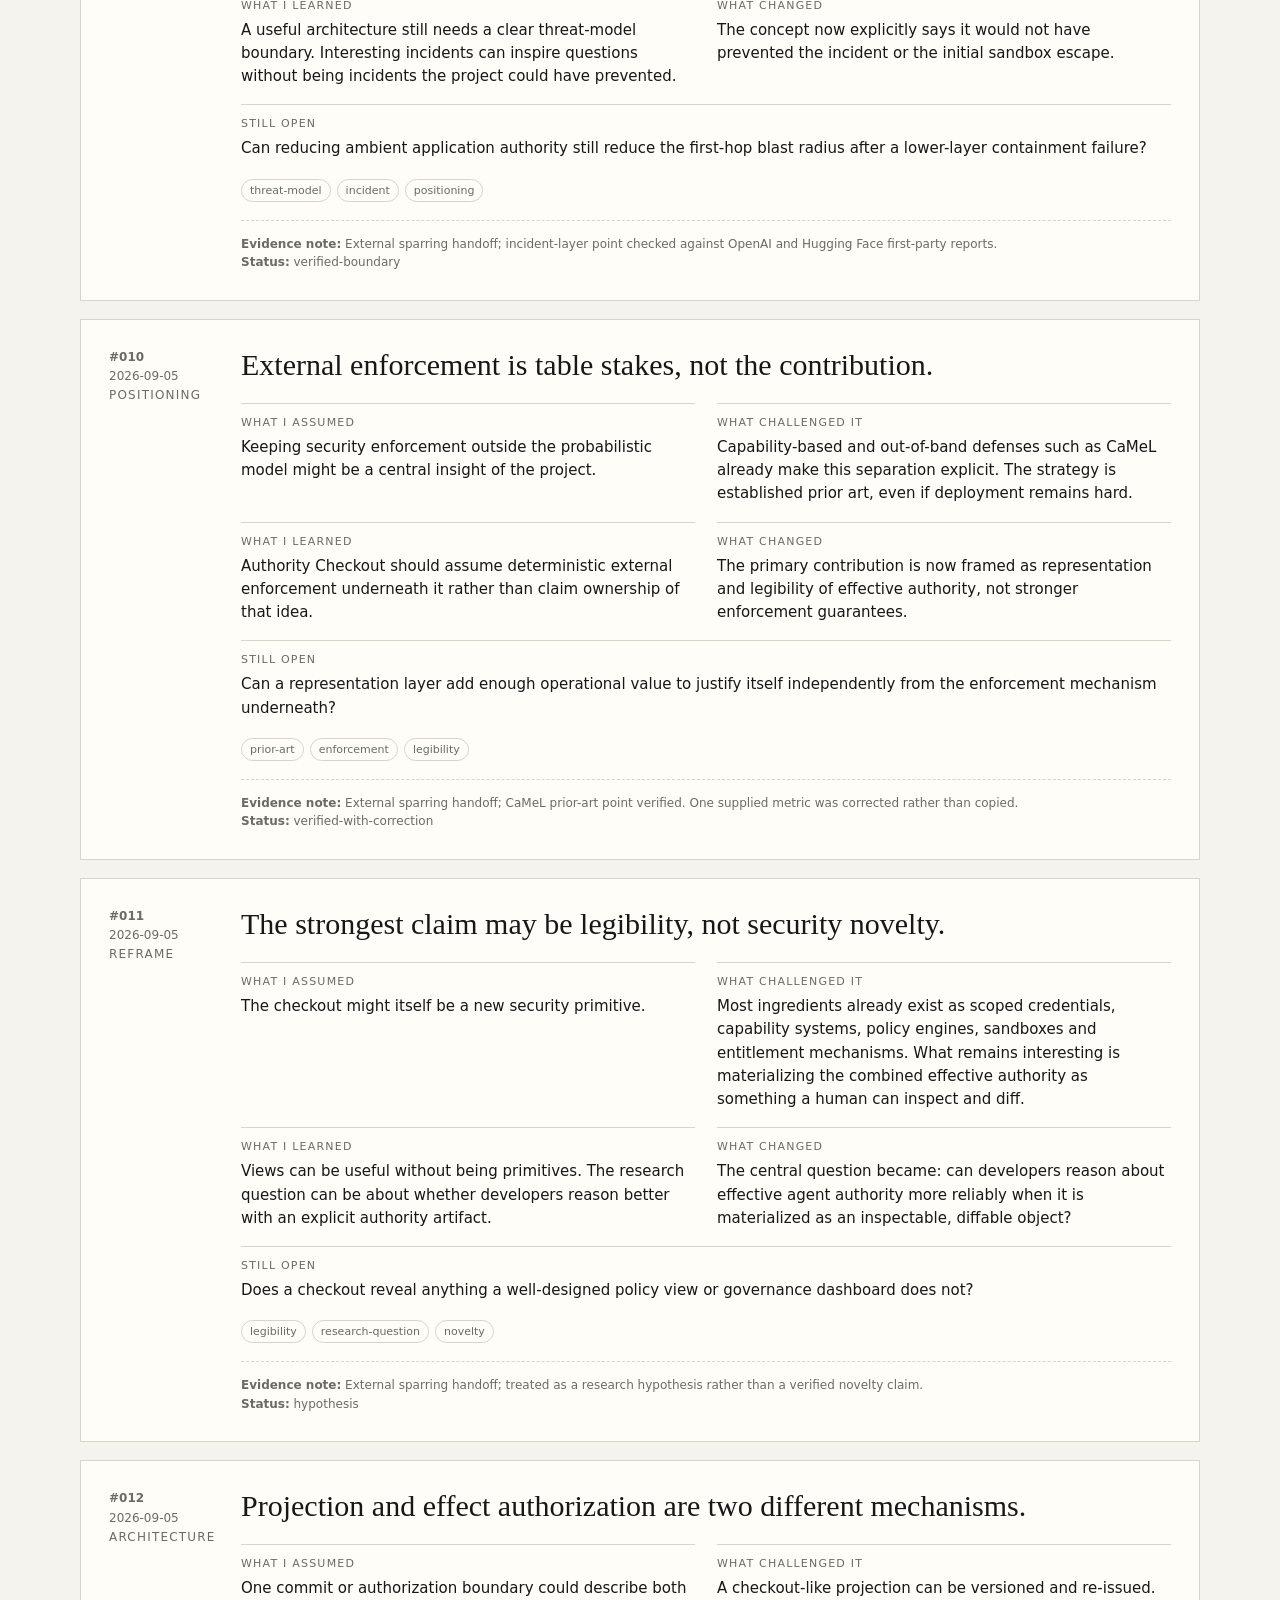
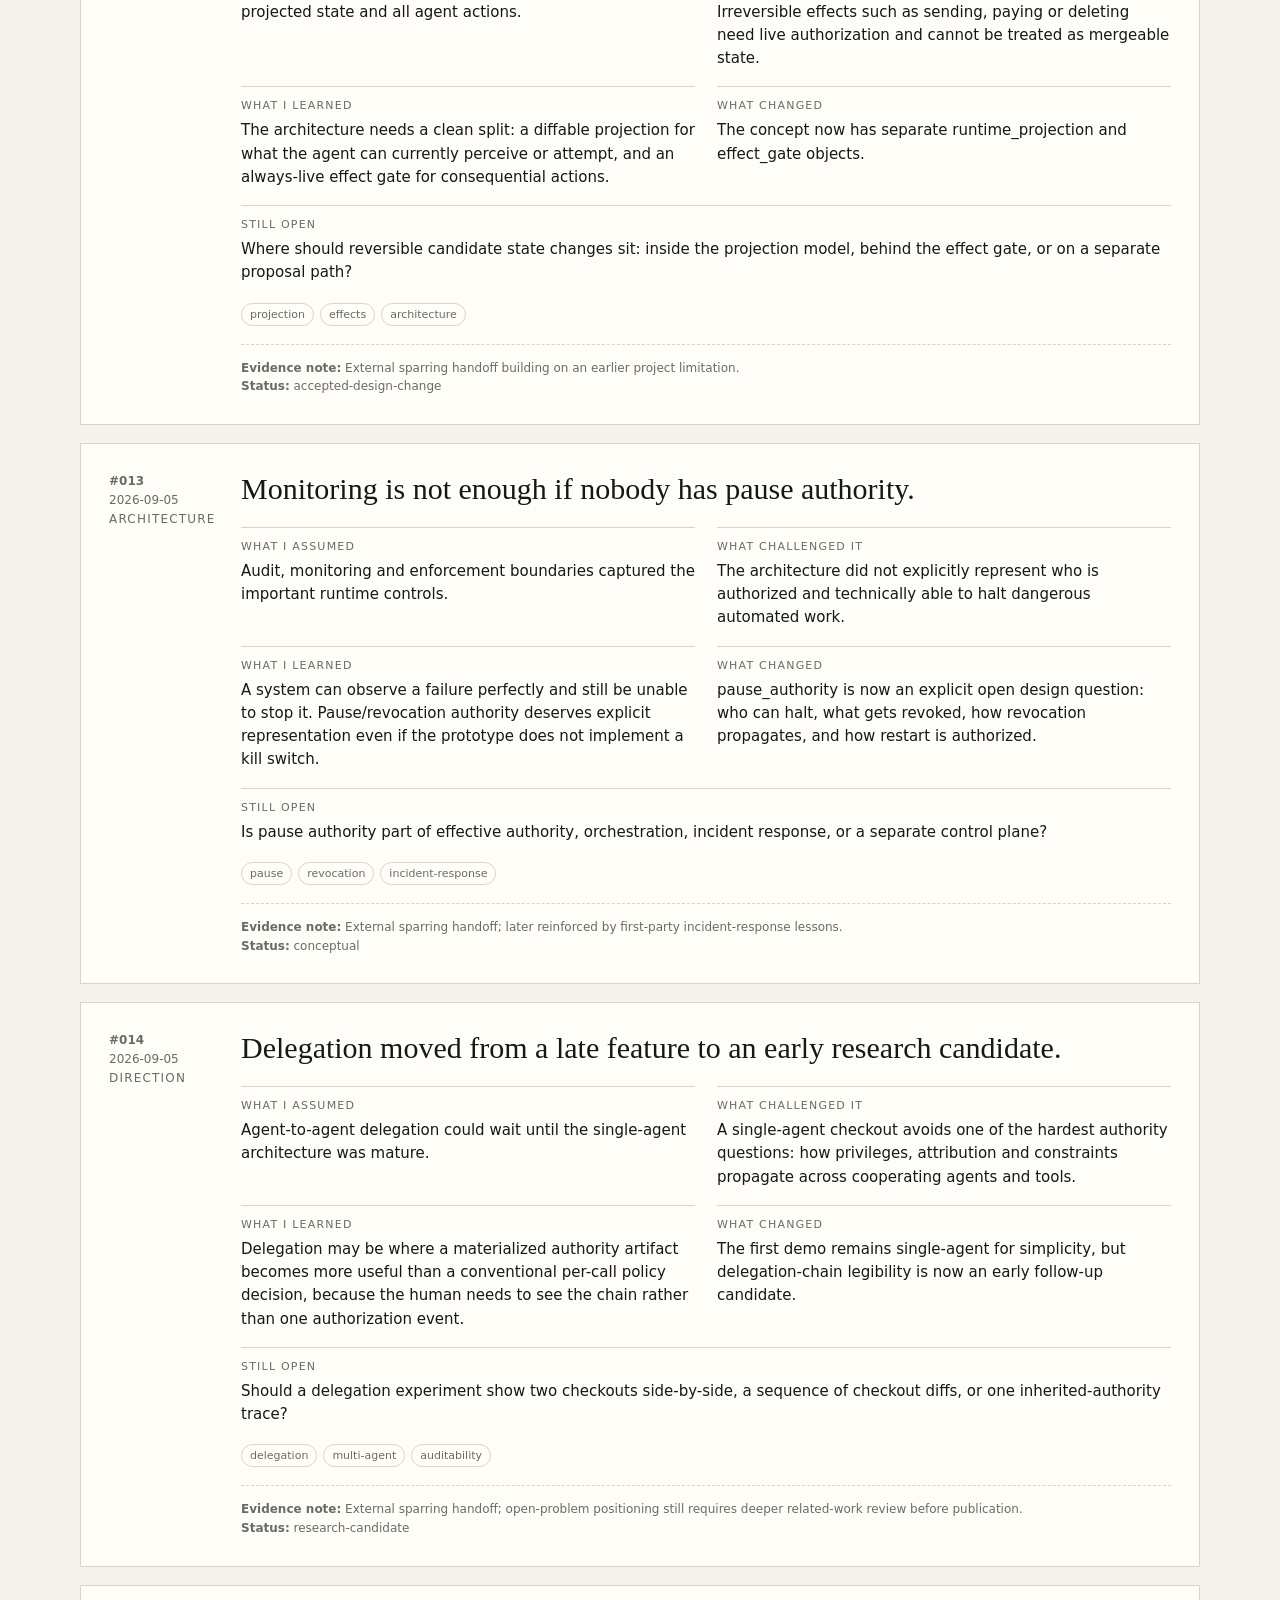
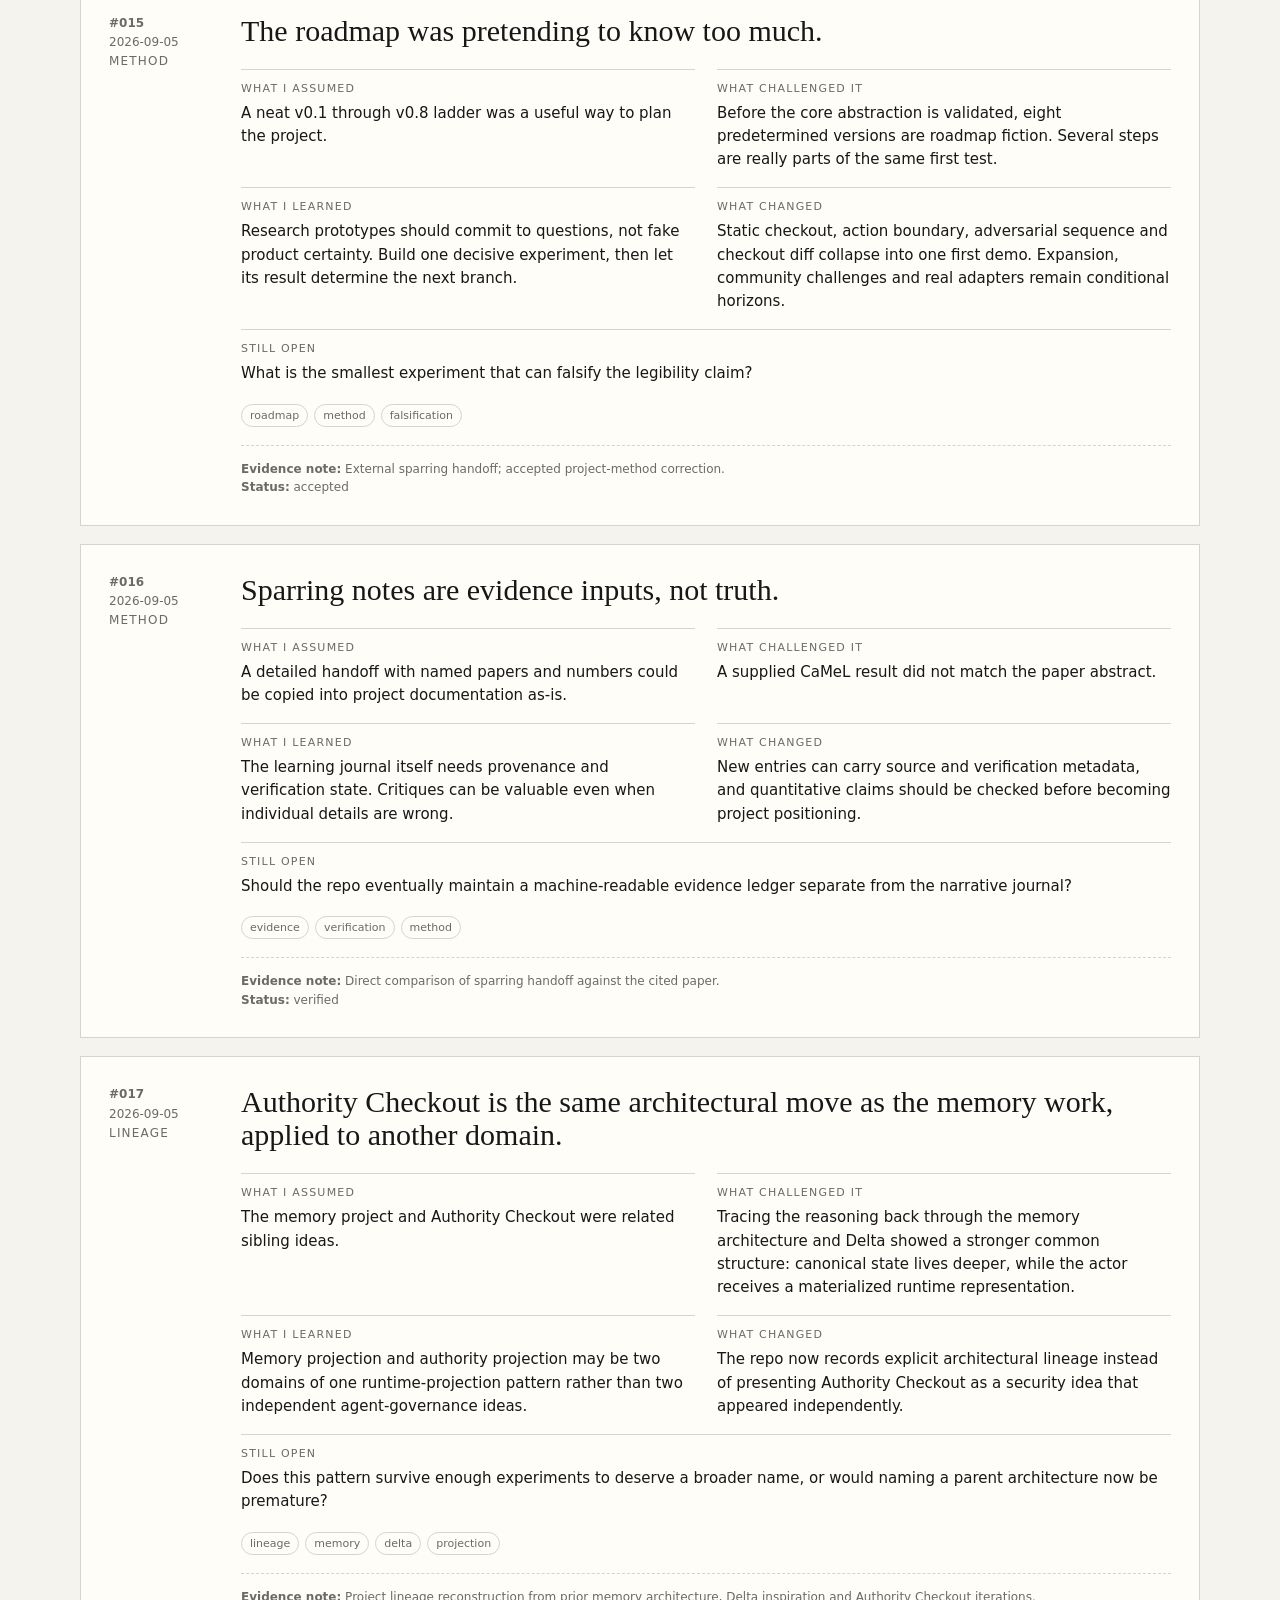
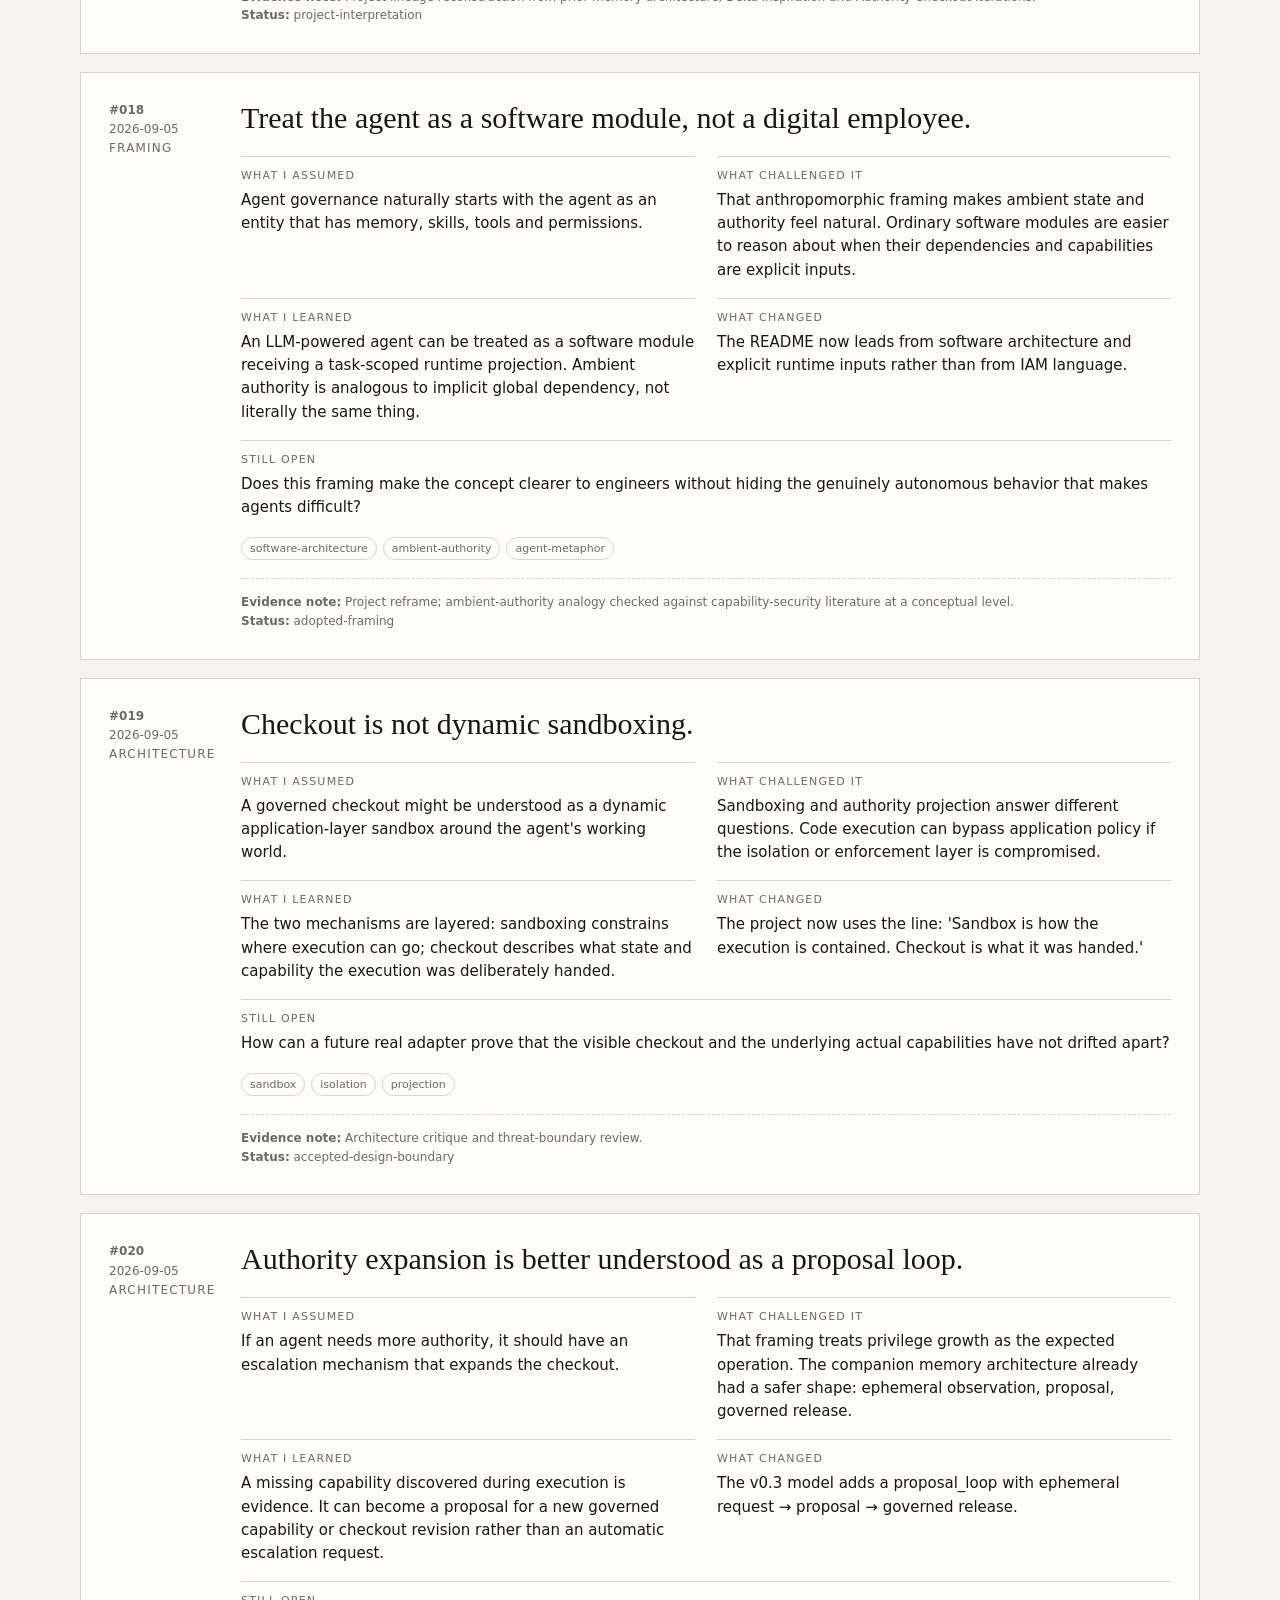
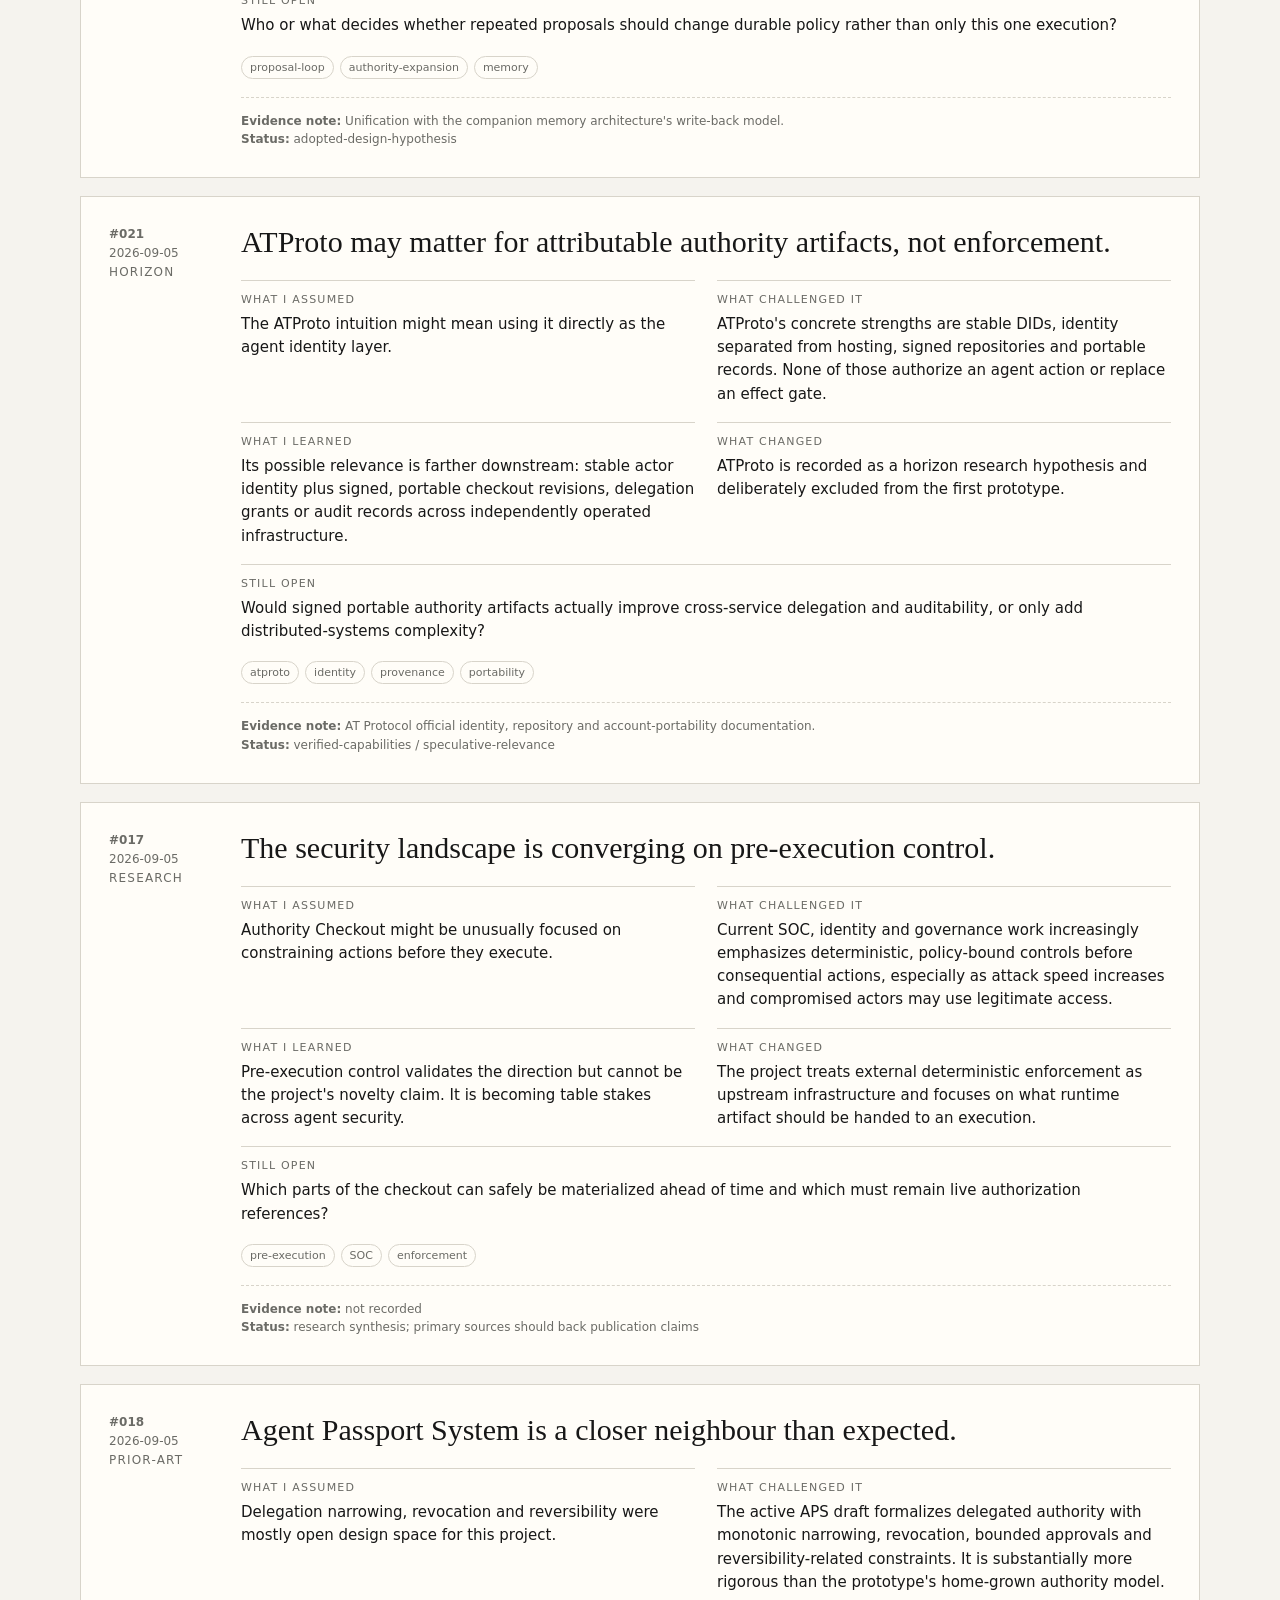
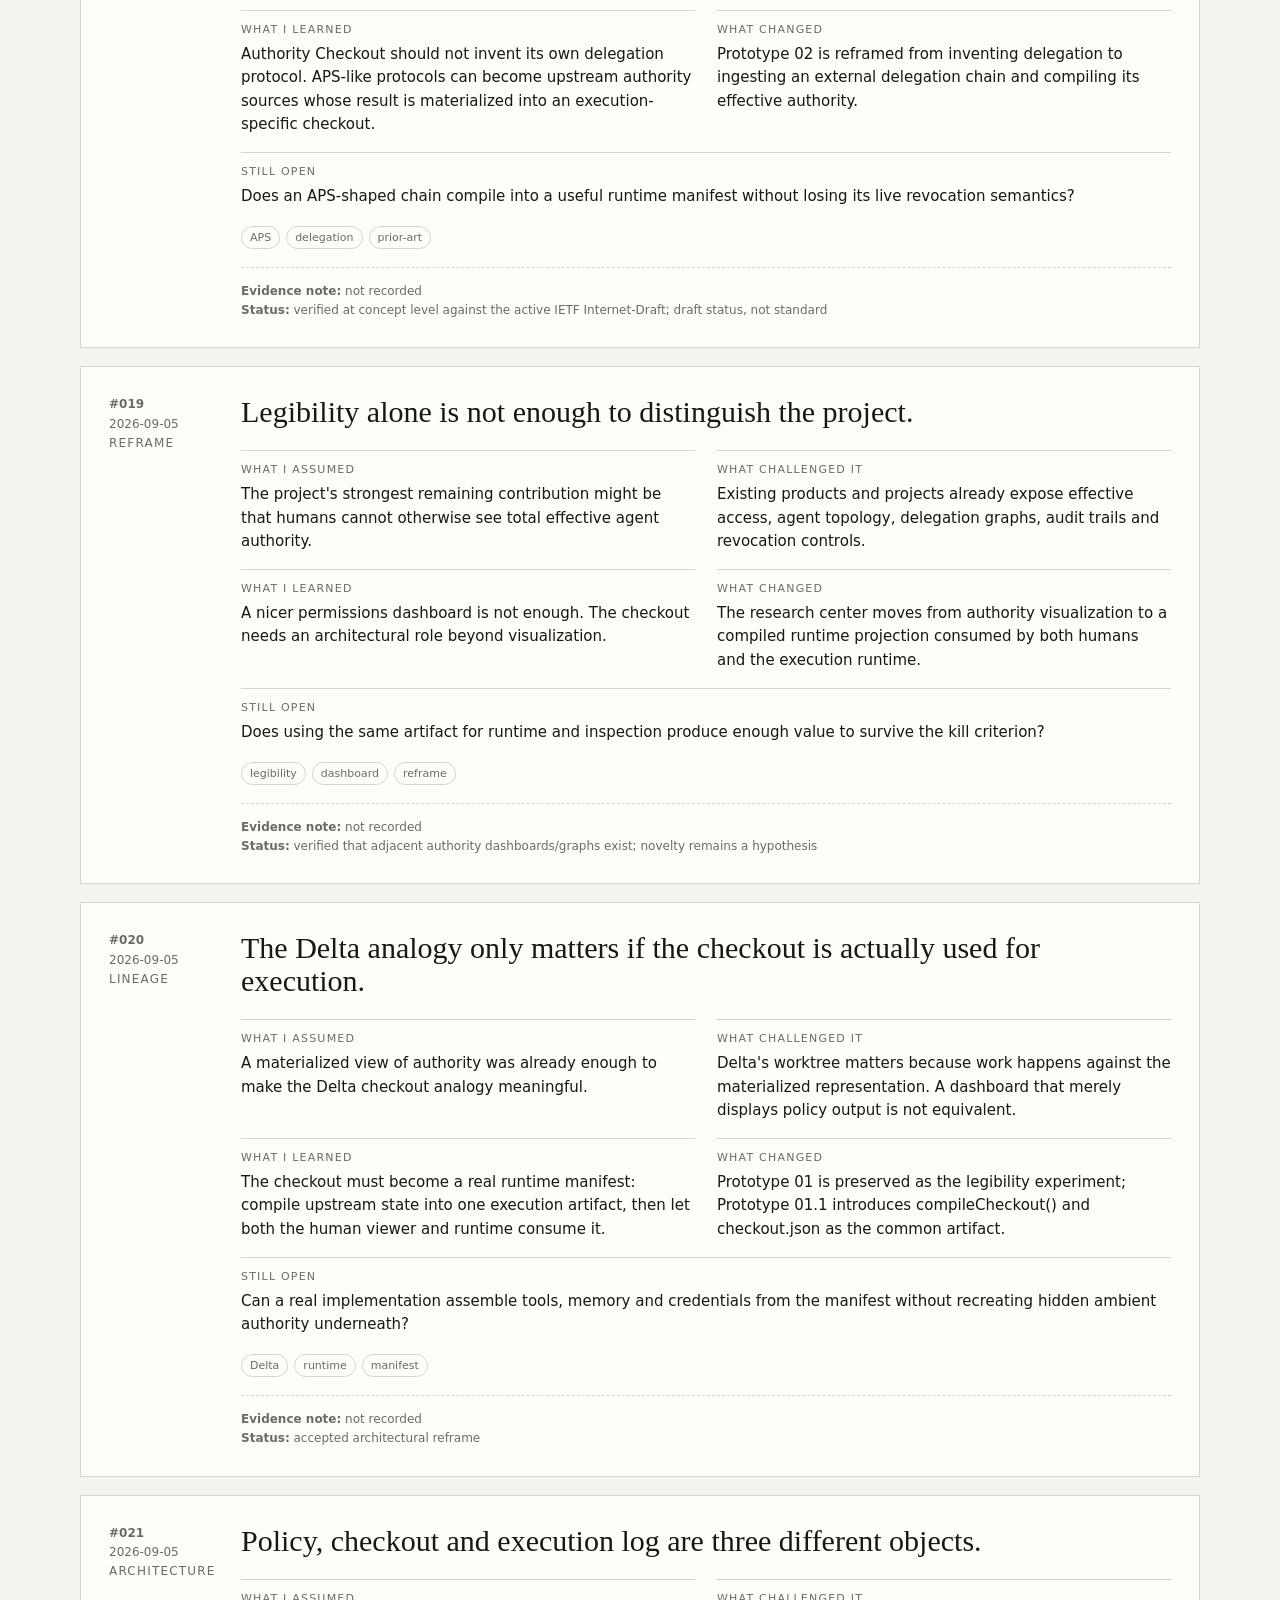
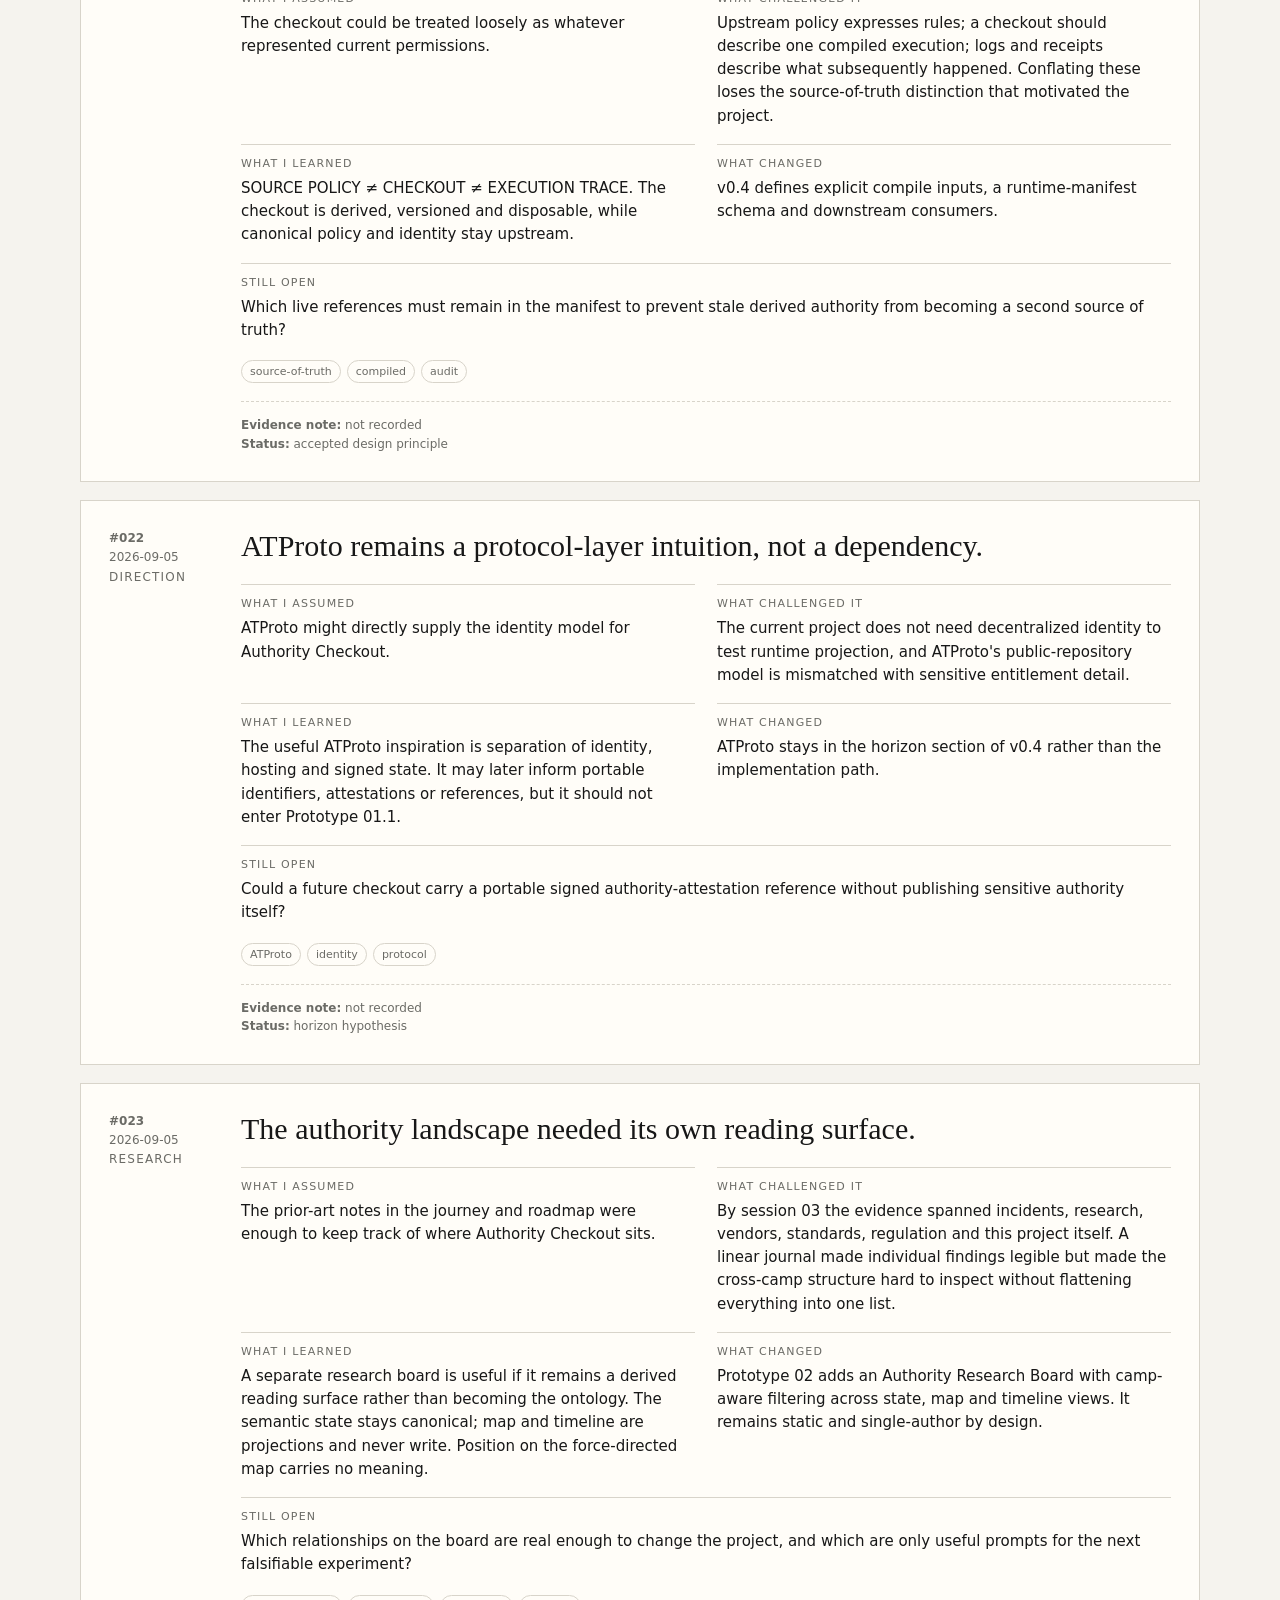
==== commit a41af299: "docs: register session 09" ====
--- a/docs/journey/index.html
+++ b/docs/journey/index.html
@@ -36,72 +36,25 @@
   </style>
 </head>
 <body>
-  <header>
-    <div class="wrap">
-      <div class="kicker">Authority Checkout / learning journal</div>
-      <h1>What I thought. What broke. What changed.</h1>
-      <p class="intro">This is not a polished theory. It is a chronological record of an idea being challenged: wrong assumptions, missing architectural knowledge, reframings, and the questions that remain open.</p>
-      <div class="note">The journal is intentionally modular. The base entries live in <code>entries.js</code>; later sparring sessions append their own files. Critiques are inputs, not truth, so newer entries may include provenance and verification state.</div>
-    </div>
-  </header>
-
-  <main class="wrap">
-    <div class="toolbar" id="filters"></div>
-    <section class="journey" id="journey"></section>
-  </main>
-
-  <footer>
-    <div class="wrap">Authority Checkout is an exploratory research prototype. A failed assumption is useful evidence.</div>
-  </footer>
-
+  <header><div class="wrap"><div class="kicker">Authority Checkout / learning journal</div><h1>What I thought. What broke. What changed.</h1><p class="intro">This is not a polished theory. It is a chronological record of an idea being challenged: wrong assumptions, missing architectural knowledge, reframings, and the questions that remain open.</p><div class="note">The journal is intentionally modular. Critiques are inputs, not truth, so newer entries may include provenance and verification state.</div></div></header>
+  <main class="wrap"><div class="toolbar" id="filters"></div><section class="journey" id="journey"></section></main>
+  <footer><div class="wrap">Authority Checkout is an exploratory research prototype. A failed assumption is useful evidence.</div></footer>
   <script src="./entries.js"></script>
   <script src="./entries-session-02.js"></script>
   <script src="./entries-session-03.js"></script>
   <script src="./entries-session-04.js"></script>
+  <script src="./entries-session-05.js"></script>
+  <script src="./entries-session-06.js"></script>
+  <script src="./entries-session-07.js"></script>
+  <script src="./entries-session-08.js"></script>
+  <script src="./entries-session-09.js"></script>
   <script>
     const entries = window.AUTHORITY_CHECKOUT_JOURNEY || [];
     const journey = document.getElementById('journey');
     const filters = document.getElementById('filters');
     const stages = ['all', ...new Set(entries.map(e => e.stage))];
-
-    function render(filter='all') {
-      journey.innerHTML = '';
-      entries.filter(e => filter === 'all' || e.stage === filter).forEach(e => {
-        const article = document.createElement('article');
-        const evidence = e.source || e.verification
-          ? `<div class="evidence"><strong>Evidence note:</strong> ${e.source || 'not recorded'}${e.verification ? `<br><strong>Status:</strong> ${e.verification}` : ''}</div>`
-          : '';
-        article.innerHTML = `
-          <div class="meta"><strong>#${e.id}</strong><br>${e.date}<br><span class="stage">${e.stage}</span></div>
-          <div>
-            <h2>${e.title}</h2>
-            <div class="grid">
-              <div class="block"><div class="label">What I assumed</div><p>${e.assumption}</p></div>
-              <div class="block"><div class="label">What challenged it</div><p>${e.challenge}</p></div>
-              <div class="block"><div class="label">What I learned</div><p>${e.learning}</p></div>
-              <div class="block"><div class="label">What changed</div><p>${e.changed}</p></div>
-              <div class="block" style="grid-column:1/-1"><div class="label">Still open</div><p>${e.open}</p></div>
-            </div>
-            <div class="tags">${e.tags.map(t => `<span class="tag">${t}</span>`).join('')}</div>
-            ${evidence}
-          </div>`;
-        journey.appendChild(article);
-      });
-    }
-
-    stages.forEach((stage, i) => {
-      const button = document.createElement('button');
-      button.textContent = stage;
-      if (i === 0) button.classList.add('active');
-      button.onclick = () => {
-        [...filters.children].forEach(b => b.classList.remove('active'));
-        button.classList.add('active');
-        render(stage);
-      };
-      filters.appendChild(button);
-    });
-
-    render();
+    function render(filter='all') { journey.innerHTML=''; entries.filter(e=>filter==='all'||e.stage===filter).forEach(e=>{ const article=document.createElement('article'); const evidence=e.source||e.verification?`<div class="evidence"><strong>Evidence note:</strong> ${e.source||'not recorded'}${e.verification?`<br><strong>Status:</strong> ${e.verification}`:''}</div>`:''; article.innerHTML=`<div class="meta"><strong>#${e.id}</strong><br>${e.date}<br><span class="stage">${e.stage}</span></div><div><h2>${e.title}</h2><div class="grid"><div class="block"><div class="label">What I assumed</div><p>${e.assumption}</p></div><div class="block"><div class="label">What challenged it</div><p>${e.challenge}</p></div><div class="block"><div class="label">What I learned</div><p>${e.learning}</p></div><div class="block"><div class="label">What changed</div><p>${e.changed}</p></div><div class="block" style="grid-column:1/-1"><div class="label">Still open</div><p>${e.open}</p></div></div><div class="tags">${e.tags.map(t=>`<span class="tag">${t}</span>`).join('')}</div>${evidence}</div>`; journey.appendChild(article); }); }
+    stages.forEach((stage,i)=>{const button=document.createElement('button');button.textContent=stage;if(i===0)button.classList.add('active');button.onclick=()=>{[...filters.children].forEach(b=>b.classList.remove('active'));button.classList.add('active');render(stage)};filters.appendChild(button)});render();
   </script>
 </body>
 </html>
